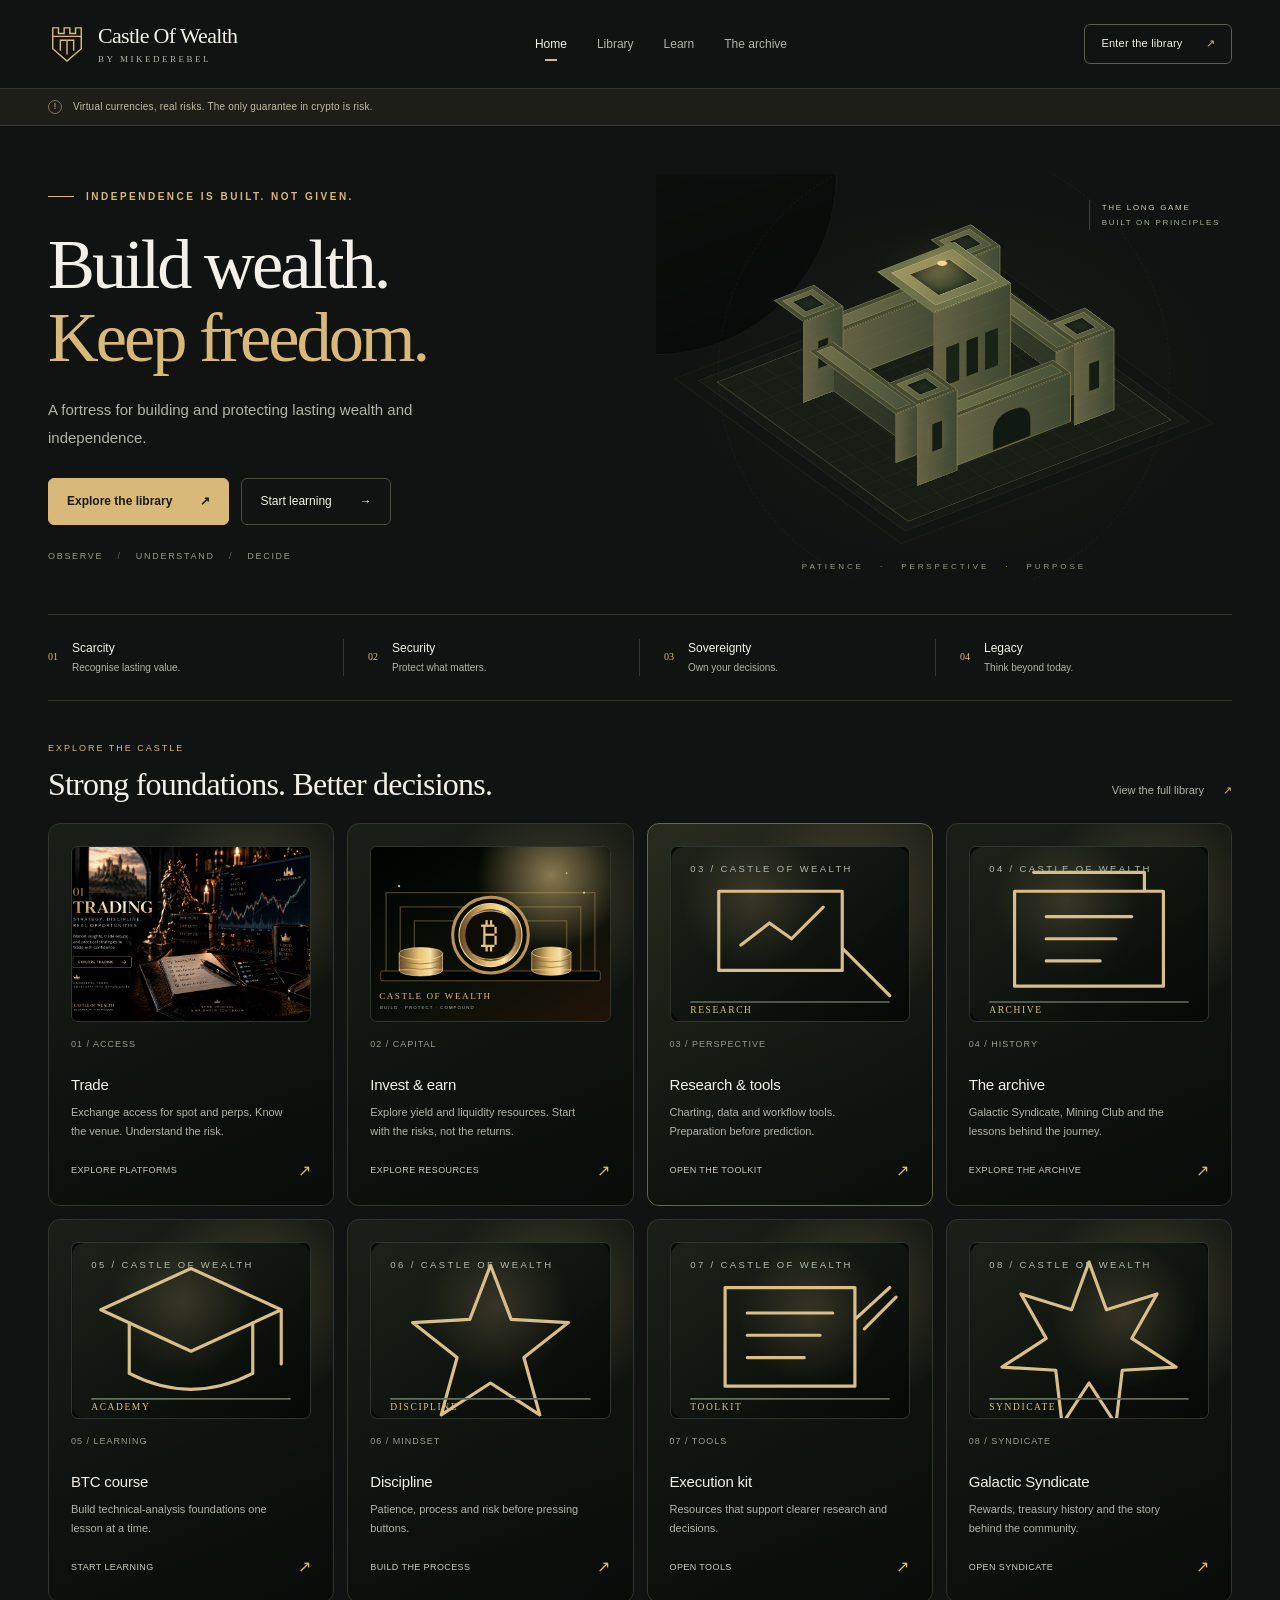
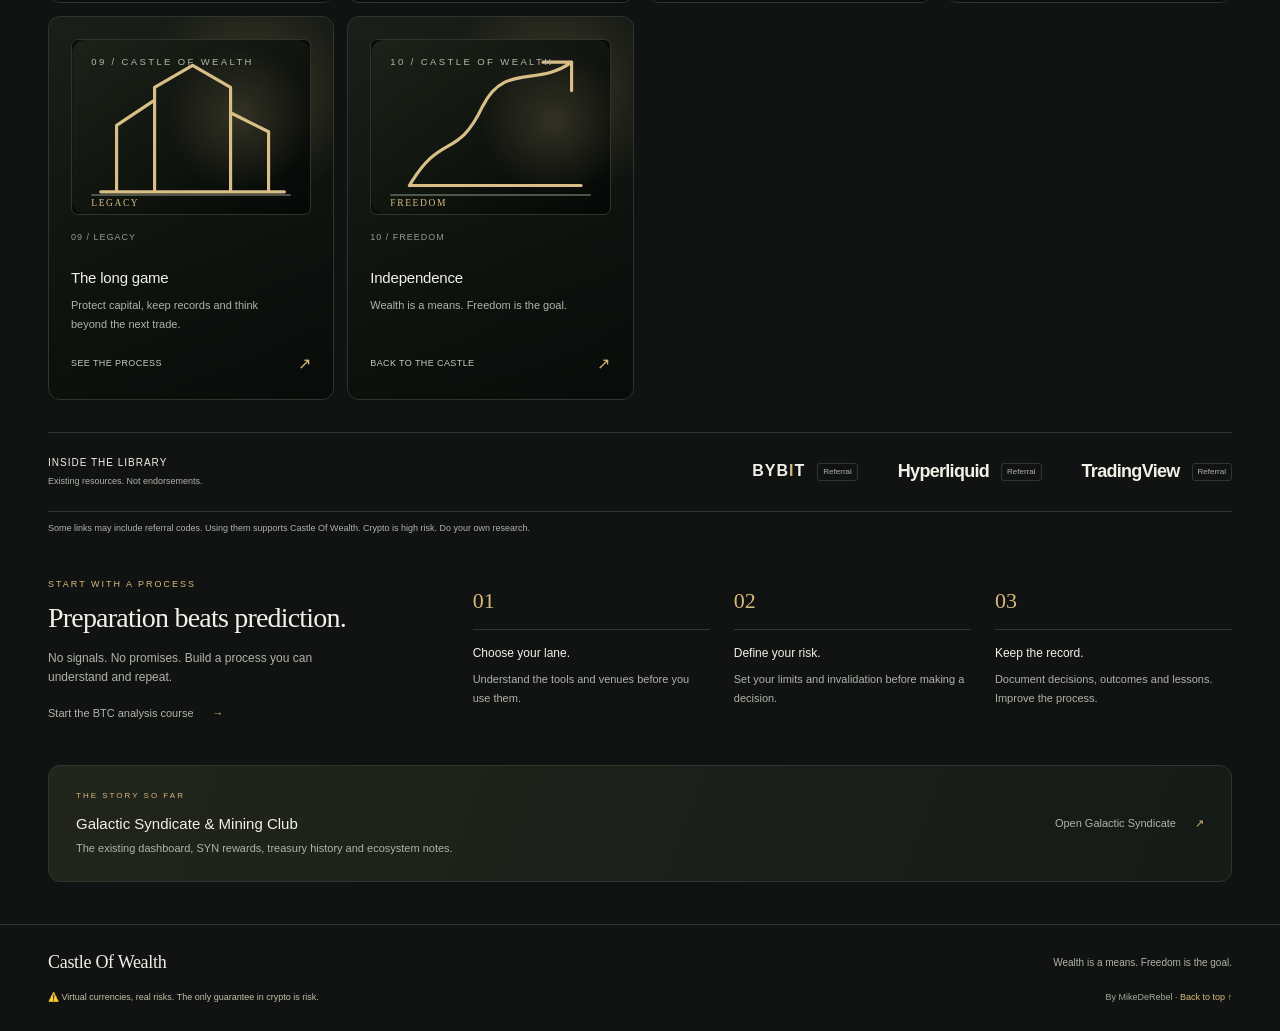
==== index.html @ 11490f89 "Use premium generated image for Trade card" ====
<!DOCTYPE html>
<html lang="en">
<head>
<meta charset="UTF-8">
<meta name="viewport" content="width=device-width, initial-scale=1.0">
<meta name="theme-color" content="#101311">
<meta name="description" content="Castle Of Wealth. A fortress for building and protecting lasting wealth and independence. Research, resources, education and the archive by MikeDeRebel.">
<title>Castle Of Wealth | Build wealth. Keep freedom.</title>
<style>
:root{color-scheme:dark;--bg:#101311;--panel:#171b17;--ink:#f2f0e8;--muted:#b0b3a8;--gold:#d9b979;--line:#30362e;--radius:12px}
*{box-sizing:border-box}html{scroll-behavior:smooth;scroll-padding-top:24px}body{margin:0;background:var(--bg);color:var(--ink);font-family:Arial,Helvetica,sans-serif;font-size:14px;line-height:1.55;-webkit-font-smoothing:antialiased}a{color:inherit;text-decoration:none}button{font:inherit}a:focus-visible{outline:2px solid var(--gold);outline-offset:6px;border-radius:4px}.wrap{width:min(1240px,calc(100% - 96px));margin:auto}.skip{position:absolute;left:20px;top:-100px;background:var(--gold);color:#111;padding:12px;z-index:10}.skip:focus{top:12px}.nav{display:flex;align-items:center;justify-content:space-between;gap:24px;min-height:88px}.brand{display:flex;align-items:center;gap:12px;flex-shrink:0}.brand-name{font-family:Georgia,'Times New Roman',serif;font-size:22px;letter-spacing:-.7px;line-height:1.2}.brand-by{color:var(--muted);font-size:9px;letter-spacing:2.5px;text-transform:uppercase;display:block;margin-top:5px}.brand-mark{width:38px;height:42px;fill:none;stroke:var(--gold);stroke-width:1.5}.navlinks{display:flex;align-items:center;gap:30px;margin:0;padding:0;list-style:none}.navlinks a{color:var(--muted);font-size:12px;display:block;padding:8px 0;transition:color .18s}.navlinks a:hover,.navlinks a[aria-current]{color:var(--ink)}.navlinks a[aria-current]:after{content:'';display:block;height:2px;width:12px;background:var(--gold);margin:6px auto -8px}.nav-cta{border:1px solid #595d4a;border-radius:6px;padding:10px 16px;font-size:11px;letter-spacing:.2px}.nav-cta span{margin-left:20px;color:var(--gold)}header{border-bottom:1px solid var(--line)}.notice{background:#1c1e17;border-bottom:1px solid #34392a;padding:10px 0;color:#c0bca5;font-size:10px;letter-spacing:.2px}.notice .wrap{display:flex;align-items:center;gap:11px}.notice-icon{display:flex;align-items:center;justify-content:center;flex:none;border:1px solid #807350;color:var(--gold);width:14px;height:14px;border-radius:50%;font-size:9px}.eyebrow{font-size:10px;letter-spacing:2.5px;font-weight:600;color:var(--gold);text-transform:uppercase;display:flex;align-items:center;gap:12px}.eyebrow:before{content:'';height:1px;width:26px;background:var(--gold)}.hero{display:grid;grid-template-columns:1.02fr 1fr;gap:20px;align-items:center;min-height:485px;padding:48px 0 35px}.hero-copy{position:relative;z-index:1}.hero h1{font-family:Georgia,'Times New Roman',serif;font-size:clamp(48px,5.5vw,78px);font-weight:400;line-height:1.04;letter-spacing:-3px;margin:24px 0 22px}.hero h1 em{color:var(--gold);font-weight:400;font-style:normal}.hero-copy>p{color:var(--muted);font-size:15px;line-height:1.85;max-width:400px;margin:0 0 26px}.buttons{display:flex;flex-wrap:wrap;gap:12px}.btn{display:inline-flex;align-items:center;justify-content:space-between;gap:28px;border:1px solid #434a3d;border-radius:6px;padding:13px 18px;font-size:12px;transition:background .18s,transform .18s,border-color .18s}.btn.primary{background:var(--gold);border-color:var(--gold);color:#191c16;font-weight:600}.btn:hover{transform:translateY(-2px);border-color:var(--gold);background:#252b20}.btn.primary:hover{background:#e8cc96}.small-note{color:#959c8e;font-size:9px;letter-spacing:1.7px;margin-top:25px}.small-note span{margin:0 10px;color:#5c6555}
/* The decorative fortress is built from CSS planes, with no image or runtime dependencies. */
.scene{height:405px;position:relative;isolation:isolate;overflow:hidden;background:radial-gradient(ellipse at 52% 51%,#484b2629 0%,#10131100 62%)}.scene:before,.scene:after{content:'';position:absolute;left:50%;top:49%;width:360px;height:360px;border:1px solid #a6a46b13;border-radius:50%;transform:translate(-50%,-50%)}.scene:after{width:450px;height:450px;border-style:dashed}.scene-line{position:absolute;left:5%;right:5%;top:53%;height:1px;background:linear-gradient(90deg,transparent,#838b4829,transparent)}.castle{position:absolute;left:50%;top:55%;width:244px;height:244px;transform-style:preserve-3d;transform:translate(-50%,-50%) rotateX(58deg) rotateZ(-36deg)}.foundation{position:absolute;inset:-41px;transform:translateZ(-6px);background:linear-gradient(#82815816 1px,transparent 1px),linear-gradient(90deg,#82815816 1px,transparent 1px),#181e16;background-size:27px 27px;border:1px solid #77754a66;box-shadow:0 0 0 12px #141914,0 0 0 13px #75754833,0 0 0 29px #101511,0 0 0 30px #75754822}.block{position:absolute;left:var(--x);top:var(--y);width:var(--w);height:var(--d);transform-style:preserve-3d}.block i{position:absolute;display:block;backface-visibility:visible;border:1px solid #bba66b55}.block .roof{inset:0;transform:translateZ(var(--h));background:linear-gradient(135deg,#73744d,#464f37);box-shadow:inset 0 0 0 5px #444b31,inset 0 0 0 6px #ae9c6066}.block .front{left:0;top:100%;width:100%;height:var(--h);transform-origin:top;transform:rotateX(90deg);background:repeating-linear-gradient(0deg,transparent 0px,transparent 17px,#cfb77b14 18px),linear-gradient(90deg,#656344,#3e4831)}.block .side{left:100%;top:0;width:var(--h);height:100%;transform-origin:left;transform:rotateY(-90deg);background:repeating-linear-gradient(90deg,transparent 0px,transparent 17px,#cfb77b14 18px),linear-gradient(#393f2b,#272f23)}.tower .front:after,.keep .front:after{content:'';position:absolute;inset:34% 36% 30%;background:#141c13;border:1px solid #bca66666;box-shadow:0 0 14px #d6b66d24}.tower .roof:after{content:'';position:absolute;inset:12px;border:1px solid #c7b57c80;background:#222c20;box-shadow:inset 0 0 12px #0008}.keep .roof{background:linear-gradient(135deg,#a89a66,#5b6945);box-shadow:inset 0 0 0 9px #6b714b,inset 0 0 0 10px #c8b07690}.keep .roof:after{content:'';position:absolute;inset:22px;border:1px solid #d9b97999;background:linear-gradient(135deg,#686b46,#373f29);box-shadow:inset 0 0 20px #121b13}.keep .front:after{inset:35% 42% 33%;box-shadow:-24px 0 #192316,24px 0 #192316}.gate .front:after{content:'';position:absolute;left:34%;top:0;width:32%;height:70%;background:#101a12;border:1px solid #c6ab7266;border-radius:0 0 20px 20px}.beacon{position:absolute;left:117px;top:114px;width:10px;height:10px;background:#f3d695;border-radius:50%;transform:translateZ(155px);box-shadow:0 0 26px 9px #e9c0736b,0 0 55px 20px #d8bd6622}.scene-label{position:absolute;right:12px;top:26px;border-left:1px solid #b49a6055;padding-left:12px;font-size:8px;line-height:1.9;letter-spacing:1.7px;color:#a8b19a}.scene-label strong{display:block;color:#d0c9aa;font-weight:400}.scene-foot{position:absolute;bottom:5px;left:0;right:0;text-align:center;font-size:8px;letter-spacing:2.9px;color:#939d88}.scene-foot span{color:var(--gold);margin:0 11px}.principles{display:grid;grid-template-columns:repeat(4,1fr);border-top:1px solid var(--line);border-bottom:1px solid var(--line);padding:24px 0;margin-bottom:41px}.principle{display:flex;align-items:center;gap:14px;padding:0 24px;border-right:1px solid var(--line)}.principle:first-child{padding-left:0}.principle:last-child{border:0}.principle-no{font-size:10px;color:var(--gold);font-family:Georgia,serif}.principle strong{display:block;font-size:12px;font-weight:500}.principle small{display:block;color:var(--muted);font-size:10px;margin-top:3px}.section-top{display:flex;align-items:flex-end;justify-content:space-between;gap:18px;margin-bottom:20px}.section-kicker{color:var(--gold);font-size:9px;letter-spacing:2px;text-transform:uppercase;margin-bottom:9px}h2{font-family:Georgia,'Times New Roman',serif;font-size:32px;line-height:1.2;font-weight:400;letter-spacing:-.8px;margin:0}.textlink{font-size:11px;color:var(--muted);white-space:nowrap;padding:4px 0}.textlink span{margin-left:16px;color:var(--gold)}.textlink:hover{color:var(--gold)}.cards{display:grid;grid-template-columns:repeat(4,1fr);gap:13px}.card{display:flex;flex-direction:column;min-height:203px;padding:22px;background:linear-gradient(135deg,#1b2019,#161a16);border:1px solid var(--line);border-radius:var(--radius);transition:transform .22s,border-color .22s,background .22s}.card:hover{transform:translateY(-5px);border-color:#9b8958;background:#21271d}.card.featured{border-color:#6b6746;background:linear-gradient(135deg,#2b2d20,#1b2119)}.card-art{width:100%;aspect-ratio:15/11;object-fit:cover;border-radius:7px;border:1px solid #343b30;margin-bottom:16px;background:#111}.cinematic-card{position:relative;overflow:hidden;isolation:isolate}.cinematic-card:before{content:'';position:absolute;inset:0;background:radial-gradient(circle at 72% 20%,rgba(217,185,121,.22),transparent 30%),linear-gradient(160deg,rgba(8,12,9,.05),rgba(4,7,5,.75));z-index:-1}.cinematic-card .card-art{filter:contrast(1.08) saturate(.78);transition:transform .35s,filter .35s}.cinematic-card:hover .card-art{transform:scale(1.035);filter:contrast(1.1) saturate(.92)}.cardtop{display:flex;align-items:center;justify-content:space-between;margin-bottom:21px}.cardtop svg{width:24px;height:24px;fill:none;stroke:var(--gold);stroke-width:1.3;stroke-linecap:round;stroke-linejoin:round}.cardtop span{font-size:9px;color:#949c8b;letter-spacing:1px}.card h3{font-size:15px;font-weight:500;margin:0 0 7px;letter-spacing:-.2px}.card p{font-size:11px;line-height:1.7;color:var(--muted);margin:0;max-width:220px}.card-bottom{display:flex;justify-content:space-between;align-items:center;margin-top:auto;padding-top:18px;color:#c7cbbd;font-size:9px;letter-spacing:.4px}.card-bottom span{color:var(--gold);font-size:16px}.library{padding-bottom:32px}.platforms{border-top:1px solid var(--line);border-bottom:1px solid var(--line);padding:22px 0;display:flex;justify-content:space-between;gap:26px;align-items:center}.platform-intro{max-width:230px}.platform-intro strong{display:block;font-size:10px;letter-spacing:1px;font-weight:500;text-transform:uppercase}.platform-intro small{color:var(--muted);font-size:9px;display:block;margin-top:5px}.platform-list{display:flex;align-items:center;justify-content:flex-end;gap:40px;flex-wrap:wrap}.platform{display:flex;align-items:center;gap:12px;transition:color .2s}.platform:hover{color:var(--gold)}.platform-word{font-size:18px;letter-spacing:-.7px;font-weight:600}.platform-word.bybit{letter-spacing:1px;font-size:16px}.platform-word.bybit b{color:var(--gold)}.platform small{font-size:8px;color:var(--muted);border:1px solid var(--line);border-radius:3px;padding:2px 5px}.referral-note{font-size:9px;color:var(--muted);margin:10px 0 0}.path-section{display:grid;grid-template-columns:.8fr 1.6fr;gap:45px;padding:42px 0}.path-intro p{color:var(--muted);font-size:12px;max-width:265px;margin:15px 0}.path-intro h2{font-size:28px}.steps{display:grid;grid-template-columns:repeat(3,1fr);gap:24px;padding-top:6px}.step-number{font-family:Georgia,serif;color:var(--gold);font-size:22px;border-bottom:1px solid var(--line);padding-bottom:11px}.step h3{font-size:12px;font-weight:500;margin:14px 0 7px}.step p{font-size:11px;color:var(--muted);margin:0;line-height:1.8}.archive-strip{border:1px solid var(--line);border-radius:var(--radius);display:flex;align-items:center;justify-content:space-between;gap:25px;padding:24px 27px;background:linear-gradient(110deg,#21251c,#151b17);margin-bottom:42px}.archive-strip h3{font-size:15px;font-weight:400;margin:0 0 5px}.archive-strip p{font-size:11px;color:var(--muted);margin:0}.archive-tag{display:block;font-size:8px;letter-spacing:2px;color:var(--gold);margin-bottom:9px}footer{border-top:1px solid var(--line);padding:24px 0 26px}.footer-top{display:flex;justify-content:space-between;gap:20px;align-items:center}.footer-name{font-family:Georgia,serif;font-size:18px;letter-spacing:-.3px}.footer-motto{color:var(--muted);font-size:10px}.footer-bottom{display:flex;justify-content:space-between;gap:22px;margin-top:14px;font-size:9px;color:#a3ab99}.footer-bottom .risk{max-width:570px;color:#c3bfa6}.footer-bottom a{color:var(--gold)}
@media(min-width:1450px){.hero{min-height:510px}.scene{height:420px}}
@media(max-width:1100px){.wrap{width:calc(100% - 56px)}.navlinks{gap:19px}.nav-cta{display:none}.hero{gap:0}.hero h1{font-size:65px}.scene{transform:scale(.9);transform-origin:center}.principle{padding:0 15px;gap:10px}.card{padding:18px}.platform-list{gap:23px}.platform{gap:8px}.platform small{display:none}}
@media(max-width:760px){.wrap{width:calc(100% - 36px)}.nav{min-height:78px;gap:16px}.brand-name{font-size:18px}.brand-mark{width:29px;height:35px}.brand{gap:8px}.brand-by{font-size:7px;letter-spacing:1.9px}.navlinks{gap:16px}.navlinks a{font-size:11px}.navlinks li:first-child,.navlinks li:last-child{display:none}.notice{font-size:9px;padding:9px 0}.hero{grid-template-columns:1fr;min-height:0;padding:34px 0 22px;gap:0}.eyebrow{font-size:8px;letter-spacing:1.6px}.hero h1{font-size:61px;letter-spacing:-2.5px;margin:21px 0 17px}.hero-copy>p{font-size:13px;max-width:340px;margin-bottom:22px}.buttons{gap:9px}.btn{padding:12px 14px;gap:20px;font-size:11px}.small-note{font-size:8px;margin-top:19px}.scene{height:303px;transform:none;margin-top:10px}.castle{transform:translate(-50%,-50%) rotateX(58deg) rotateZ(-36deg) scale(.83)}.scene:before{width:280px;height:280px}.scene:after{width:350px;height:350px}.scene-label{top:19px;right:0;font-size:7px}.scene-foot{font-size:7px;bottom:0}.principles{grid-template-columns:repeat(2,1fr);gap:20px 0;padding:20px 0;margin-bottom:30px}.principle,.principle:first-child{padding:0 12px;gap:12px}.principle:nth-child(2){border:0}.principle:nth-child(odd){padding-left:0}.principle small{font-size:9px}.section-top{align-items:flex-start;gap:12px}h2{font-size:27px;max-width:290px}.section-top .textlink{display:none}.cards{grid-template-columns:repeat(2,1fr);gap:10px}.card-art{margin-bottom:12px}.card{padding:17px 15px;min-height:220px}.cardtop{margin-bottom:18px}.card h3{font-size:14px}.card p{font-size:11px}.card-bottom{font-size:8px}.platforms{align-items:flex-start;flex-direction:column;gap:16px;padding:21px 0}.platform-intro{max-width:none}.platform-list{gap:22px;justify-content:flex-start}.platform-word{font-size:15px}.platform-word.bybit{font-size:14px}.platform{gap:0}.referral-note{line-height:1.7}.path-section{grid-template-columns:1fr;gap:16px;padding:32px 0}.path-intro h2{font-size:27px}.path-intro p{max-width:none;font-size:11px}.steps{gap:17px}.step h3{font-size:11px}.step p{font-size:10px}.step-number{font-size:19px}.archive-strip{padding:21px;flex-direction:column;align-items:flex-start;gap:14px;margin-bottom:30px}.archive-strip h3{font-size:15px}.archive-strip .textlink{font-size:10px}.footer-top{align-items:flex-start;flex-direction:column;gap:6px}.footer-bottom{flex-direction:column;gap:10px;margin-top:16px}.footer-bottom .risk{font-size:9px}}
@media(max-width:360px){.wrap{width:calc(100% - 28px)}.hero h1{font-size:53px}.navlinks{gap:12px}.brand-name{font-size:17px}.hero .btn{gap:13px;padding:12px}.scene-label{display:none}.platform-list{gap:16px}}
@media(prefers-reduced-motion:reduce){html{scroll-behavior:auto}*,*:before,*:after{transition:none!important;animation:none!important}}
@media print{body{background:#fff;color:#111}.scene{display:none}.hero{display:block}.card,.archive-strip{break-inside:avoid}.notice,.risk{color:#111}}
</style>
</head>
<body>
<a class="skip" href="#main">Skip to content</a>
<header><div class="wrap nav">
<a class="brand" href="index.html" aria-label="Castle Of Wealth home"><svg class="brand-mark" viewBox="0 0 40 44" aria-hidden="true"><path d="M5 5h6v6h6V5h6v6h6V5h6v22L20 40 5 27Z"/><path d="M13 29V18h14v11M20 18v15M5 14h30"/></svg><span class="brand-name">Castle Of Wealth<span class="brand-by">by MikeDeRebel</span></span></a>
<nav aria-label="Main navigation"><ul class="navlinks"><li><a href="index.html" aria-current="page">Home</a></li><li><a href="links.html">Library</a></li><li><a href="bitcoin-technical-analysis-course.html">Learn</a></li><li><a href="galactic_syndicate.html">The archive</a></li></ul></nav>
<a class="nav-cta" href="links.html">Enter the library <span aria-hidden="true">↗</span></a>
</div></header>
<aside class="notice" aria-label="Crypto risk warning"><div class="wrap"><span class="notice-icon" aria-hidden="true">!</span><span>Virtual currencies, real risks. The only guarantee in crypto is risk.</span></div></aside>
<main id="main" class="wrap">
<section class="hero" aria-labelledby="hero-title">
<div class="hero-copy"><div class="eyebrow">Independence is built. Not given.</div><h1 id="hero-title">Build wealth.<br><em>Keep freedom.</em></h1><p>A fortress for building and protecting lasting wealth and independence.</p><div class="buttons"><a class="btn primary" href="links.html">Explore the library <span aria-hidden="true">↗</span></a><a class="btn" href="bitcoin-technical-analysis-course.html">Start learning <span aria-hidden="true">→</span></a></div><div class="small-note">OBSERVE <span>/</span> UNDERSTAND <span>/</span> DECIDE</div></div>
<div class="scene cinematic-card" aria-hidden="true"><div class="scene-line"></div><div class="scene-label"><strong>THE LONG GAME</strong>BUILT ON PRINCIPLES</div><div class="castle"><div class="foundation"></div>
<div class="block" style="--x:48px;--y:8px;--w:148px;--d:30px;--h:58px"><i class="roof"></i><i class="front"></i><i class="side"></i></div>
<div class="block" style="--x:8px;--y:48px;--w:30px;--d:148px;--h:58px"><i class="roof"></i><i class="front"></i><i class="side"></i></div>
<div class="block tower" style="--x:0px;--y:0px;--w:50px;--d:50px;--h:96px"><i class="roof"></i><i class="front"></i><i class="side"></i></div>
<div class="block tower" style="--x:194px;--y:0px;--w:50px;--d:50px;--h:96px"><i class="roof"></i><i class="front"></i><i class="side"></i></div>
<div class="block keep" style="--x:74px;--y:74px;--w:96px;--d:96px;--h:140px"><i class="roof"></i><i class="front"></i><i class="side"></i></div>
<div class="block" style="--x:206px;--y:48px;--w:30px;--d:148px;--h:58px"><i class="roof"></i><i class="front"></i><i class="side"></i></div>
<div class="block gate" style="--x:48px;--y:206px;--w:148px;--d:30px;--h:58px"><i class="roof"></i><i class="front"></i><i class="side"></i></div>
<div class="block tower" style="--x:0px;--y:194px;--w:50px;--d:50px;--h:96px"><i class="roof"></i><i class="front"></i><i class="side"></i></div>
<div class="block tower" style="--x:194px;--y:194px;--w:50px;--d:50px;--h:96px"><i class="roof"></i><i class="front"></i><i class="side"></i></div><div class="beacon"></div></div><div class="scene-foot">PATIENCE <span>·</span> PERSPECTIVE <span>·</span> PURPOSE</div></div>
</section>
<section class="principles" aria-label="Our principles"><div class="principle"><span class="principle-no">01</span><div><strong>Scarcity</strong><small>Recognise lasting value.</small></div></div><div class="principle"><span class="principle-no">02</span><div><strong>Security</strong><small>Protect what matters.</small></div></div><div class="principle"><span class="principle-no">03</span><div><strong>Sovereignty</strong><small>Own your decisions.</small></div></div><div class="principle"><span class="principle-no">04</span><div><strong>Legacy</strong><small>Think beyond today.</small></div></div></section>
<section class="library" id="explore" aria-labelledby="library-title"><div class="section-top"><div><div class="section-kicker">Explore the castle</div><h2 id="library-title">Strong foundations. Better decisions.</h2></div><a class="textlink" href="links.html">View the full library <span aria-hidden="true">↗</span></a></div>
<div class="cards"><a class="card cinematic-card" href="links.html"><img class="card-art" src="assets/img/5DCB6829-3B2D-40FD-B4D9-E64A1B0DE889.png" alt="Cinematic Castle Of Wealth trading desk with market charts, discipline journal and warm gold lighting" loading="lazy"><div class="cardtop"><span>01 / ACCESS</span></div><h3>Trade</h3><p>Exchange access for spot and perps. Know the venue. Understand the risk.</p><div class="card-bottom">EXPLORE PLATFORMS <span aria-hidden="true">↗</span></div></a><a class="card cinematic-card" href="links.html"><img class="card-art" src="assets/img/castle-invest-live.svg" alt="Dark cinematic treasury with stacked gold coins, a Bitcoin medallion and Castle Of Wealth lighting" loading="lazy"><div class="cardtop"><span>02 / CAPITAL</span></div><h3>Invest & earn</h3><p>Explore yield and liquidity resources. Start with the risks, not the returns.</p><div class="card-bottom">EXPLORE RESOURCES <span aria-hidden="true">↗</span></div></a><a class="card featured cinematic-card" href="links.html"><img class="card-art" src="assets/img/castle-research.svg" alt="research illustration" loading="lazy"><div class="cardtop"><span>03 / PERSPECTIVE</span></div><h3>Research & tools</h3><p>Charting, data and workflow tools. Preparation before prediction.</p><div class="card-bottom">OPEN THE TOOLKIT <span aria-hidden="true">↗</span></div></a><a class="card cinematic-card" href="galactic_syndicate.html"><img class="card-art" src="assets/img/castle-archive.svg" alt="archive illustration" loading="lazy"><div class="cardtop"><span>04 / HISTORY</span></div><h3>The archive</h3><p>Galactic Syndicate, Mining Club and the lessons behind the journey.</p><div class="card-bottom">EXPLORE THE ARCHIVE <span aria-hidden="true">↗</span></div></a><a class="card cinematic-card" href="bitcoin-technical-analysis-course.html"><img class="card-art" src="assets/img/castle-course.svg" alt="academy illustration" loading="lazy"><div class="cardtop"><span>05 / LEARNING</span></div><h3>BTC course</h3><p>Build technical-analysis foundations one lesson at a time.</p><div class="card-bottom">START LEARNING <span aria-hidden="true">↗</span></div></a><a class="card cinematic-card" href="links.html"><img class="card-art" src="assets/img/castle-mindset.svg" alt="discipline illustration" loading="lazy"><div class="cardtop"><span>06 / MINDSET</span></div><h3>Discipline</h3><p>Patience, process and risk before pressing buttons.</p><div class="card-bottom">BUILD THE PROCESS <span aria-hidden="true">↗</span></div></a><a class="card cinematic-card" href="links.html"><img class="card-art" src="assets/img/castle-tools.svg" alt="toolkit illustration" loading="lazy"><div class="cardtop"><span>07 / TOOLS</span></div><h3>Execution kit</h3><p>Resources that support clearer research and decisions.</p><div class="card-bottom">OPEN TOOLS <span aria-hidden="true">↗</span></div></a><a class="card cinematic-card" href="galactic_syndicate.html"><img class="card-art" src="assets/img/castle-syndicate.svg" alt="syndicate illustration" loading="lazy"><div class="cardtop"><span>08 / SYNDICATE</span></div><h3>Galactic Syndicate</h3><p>Rewards, treasury history and the story behind the community.</p><div class="card-bottom">OPEN SYNDICATE <span aria-hidden="true">↗</span></div></a><a class="card cinematic-card" href="index.html#path-title"><img class="card-art" src="assets/img/castle-legacy.svg" alt="legacy illustration" loading="lazy"><div class="cardtop"><span>09 / LEGACY</span></div><h3>The long game</h3><p>Protect capital, keep records and think beyond the next trade.</p><div class="card-bottom">SEE THE PROCESS <span aria-hidden="true">↗</span></div></a><a class="card cinematic-card" href="index.html#main"><img class="card-art" src="assets/img/castle-freedom.svg" alt="freedom illustration" loading="lazy"><div class="cardtop"><span>10 / FREEDOM</span></div><h3>Independence</h3><p>Wealth is a means. Freedom is the goal.</p><div class="card-bottom">BACK TO THE CASTLE <span aria-hidden="true">↗</span></div></a></div></section>
<section aria-label="Featured platforms"><div class="platforms"><div class="platform-intro"><strong>Inside the library</strong><small>Existing resources. Not endorsements.</small></div><div class="platform-list"><a class="platform" href="links.html" aria-label="Bybit in the links library"><span class="platform-word bybit">BYB<b>I</b>T</span><small>Referral</small></a><a class="platform" href="links.html" aria-label="Hyperliquid in the links library"><span class="platform-word">Hyperliquid</span><small>Referral</small></a><a class="platform" href="links.html" aria-label="TradingView in the links library"><span class="platform-word">TradingView</span><small>Referral</small></a></div></div><p class="referral-note">Some links may include referral codes. Using them supports Castle Of Wealth. Crypto is high risk. Do your own research.</p></section>
<section class="path-section" aria-labelledby="path-title"><div class="path-intro"><div class="section-kicker">Start with a process</div><h2 id="path-title">Preparation beats prediction.</h2><p>No signals. No promises. Build a process you can understand and repeat.</p><a class="textlink" href="bitcoin-technical-analysis-course.html">Start the BTC analysis course <span aria-hidden="true">→</span></a></div><div class="steps"><article class="step"><div class="step-number">01</div><h3>Choose your lane.</h3><p>Understand the tools and venues before you use them.</p></article><article class="step"><div class="step-number">02</div><h3>Define your risk.</h3><p>Set your limits and invalidation before making a decision.</p></article><article class="step"><div class="step-number">03</div><h3>Keep the record.</h3><p>Document decisions, outcomes and lessons. Improve the process.</p></article></div></section>
<section class="archive-strip" aria-labelledby="archive-title"><div><span class="archive-tag">THE STORY SO FAR</span><h3 id="archive-title">Galactic Syndicate &amp; Mining Club</h3><p>The existing dashboard, SYN rewards, treasury history and ecosystem notes.</p></div><a class="textlink" href="galactic_syndicate.html">Open Galactic Syndicate <span aria-hidden="true">↗</span></a></section>
</main>
<footer><div class="wrap"><div class="footer-top"><div class="footer-name">Castle Of Wealth</div><div class="footer-motto">Wealth is a means. Freedom is the goal.</div></div><div class="footer-bottom"><div class="risk">⚠️ Virtual currencies, real risks. The only guarantee in crypto is risk.</div><div>By MikeDeRebel <span aria-hidden="true">·</span> <a href="#main">Back to top ↑</a></div></div></div></footer>
</body>
</html>
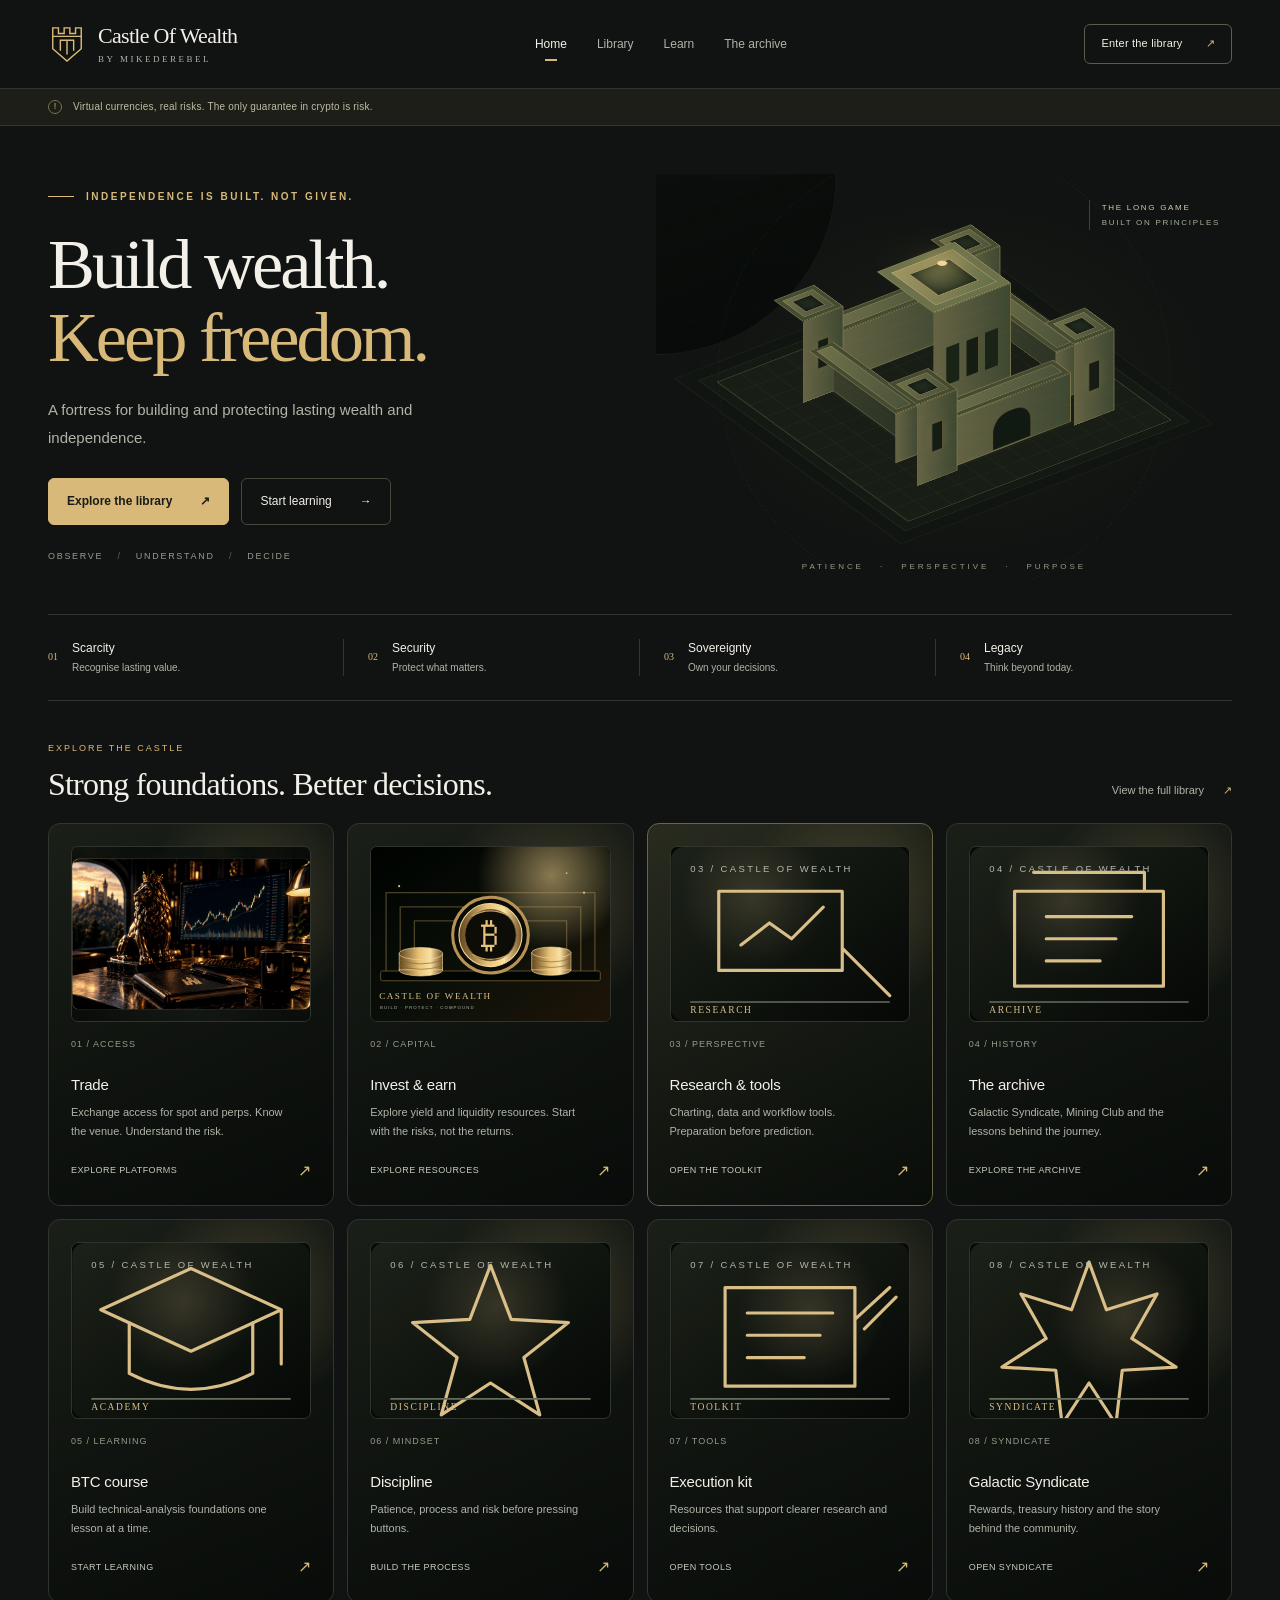
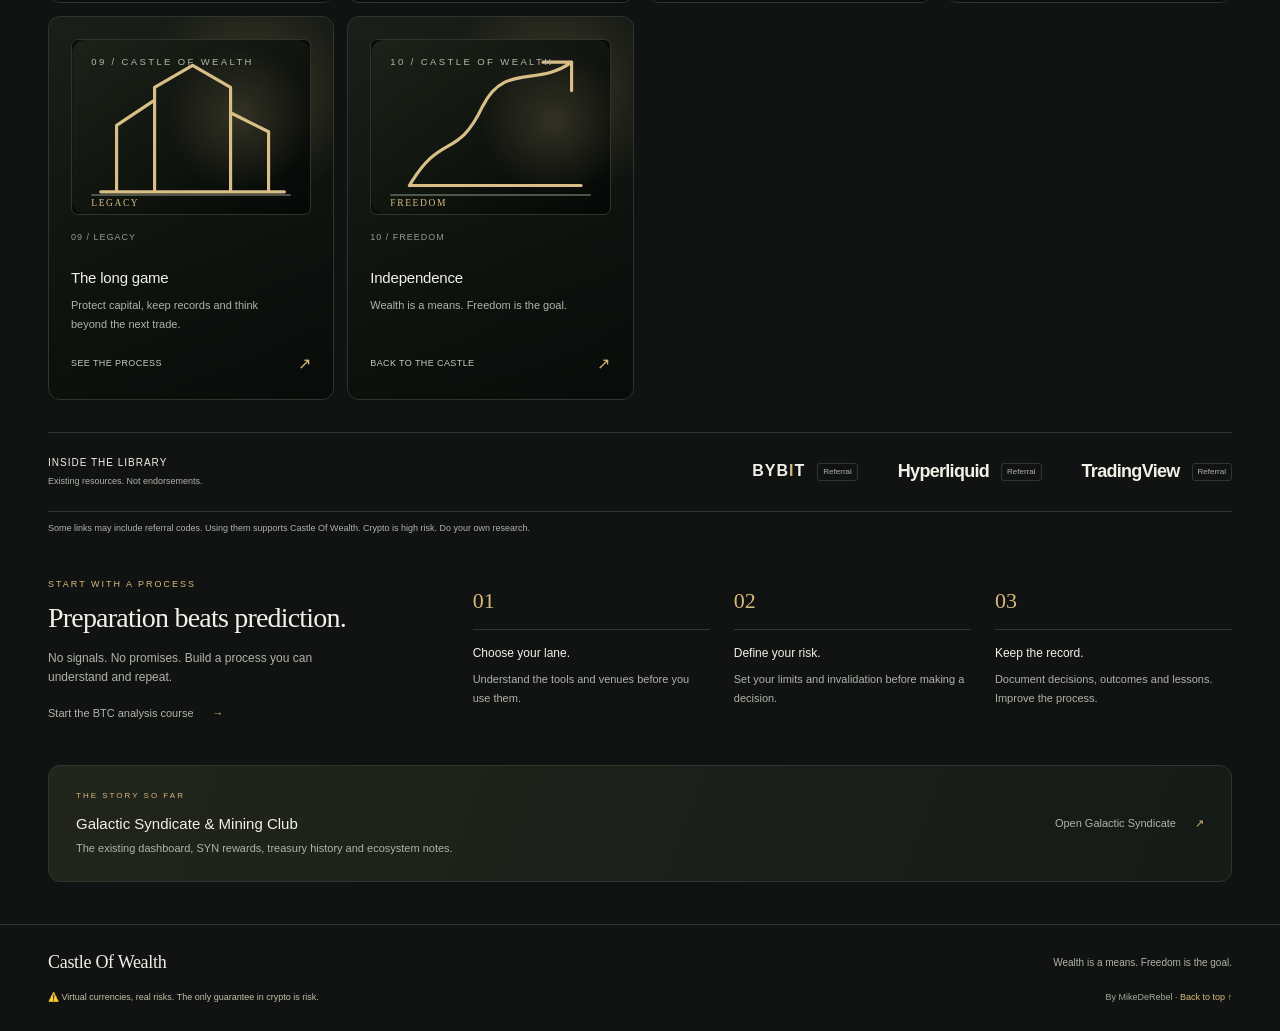
==== commit 95026d94: "Use simplified premium image for Trade card" ====
--- a/index.html
+++ b/index.html
@@ -43,7 +43,7 @@
 </section>
 <section class="principles" aria-label="Our principles"><div class="principle"><span class="principle-no">01</span><div><strong>Scarcity</strong><small>Recognise lasting value.</small></div></div><div class="principle"><span class="principle-no">02</span><div><strong>Security</strong><small>Protect what matters.</small></div></div><div class="principle"><span class="principle-no">03</span><div><strong>Sovereignty</strong><small>Own your decisions.</small></div></div><div class="principle"><span class="principle-no">04</span><div><strong>Legacy</strong><small>Think beyond today.</small></div></div></section>
 <section class="library" id="explore" aria-labelledby="library-title"><div class="section-top"><div><div class="section-kicker">Explore the castle</div><h2 id="library-title">Strong foundations. Better decisions.</h2></div><a class="textlink" href="links.html">View the full library <span aria-hidden="true">↗</span></a></div>
-<div class="cards"><a class="card cinematic-card" href="links.html"><img class="card-art" src="assets/img/5DCB6829-3B2D-40FD-B4D9-E64A1B0DE889.png" alt="Cinematic Castle Of Wealth trading desk with market charts, discipline journal and warm gold lighting" loading="lazy"><div class="cardtop"><span>01 / ACCESS</span></div><h3>Trade</h3><p>Exchange access for spot and perps. Know the venue. Understand the risk.</p><div class="card-bottom">EXPLORE PLATFORMS <span aria-hidden="true">↗</span></div></a><a class="card cinematic-card" href="links.html"><img class="card-art" src="assets/img/castle-invest-live.svg" alt="Dark cinematic treasury with stacked gold coins, a Bitcoin medallion and Castle Of Wealth lighting" loading="lazy"><div class="cardtop"><span>02 / CAPITAL</span></div><h3>Invest & earn</h3><p>Explore yield and liquidity resources. Start with the risks, not the returns.</p><div class="card-bottom">EXPLORE RESOURCES <span aria-hidden="true">↗</span></div></a><a class="card featured cinematic-card" href="links.html"><img class="card-art" src="assets/img/castle-research.svg" alt="research illustration" loading="lazy"><div class="cardtop"><span>03 / PERSPECTIVE</span></div><h3>Research & tools</h3><p>Charting, data and workflow tools. Preparation before prediction.</p><div class="card-bottom">OPEN THE TOOLKIT <span aria-hidden="true">↗</span></div></a><a class="card cinematic-card" href="galactic_syndicate.html"><img class="card-art" src="assets/img/castle-archive.svg" alt="archive illustration" loading="lazy"><div class="cardtop"><span>04 / HISTORY</span></div><h3>The archive</h3><p>Galactic Syndicate, Mining Club and the lessons behind the journey.</p><div class="card-bottom">EXPLORE THE ARCHIVE <span aria-hidden="true">↗</span></div></a><a class="card cinematic-card" href="bitcoin-technical-analysis-course.html"><img class="card-art" src="assets/img/castle-course.svg" alt="academy illustration" loading="lazy"><div class="cardtop"><span>05 / LEARNING</span></div><h3>BTC course</h3><p>Build technical-analysis foundations one lesson at a time.</p><div class="card-bottom">START LEARNING <span aria-hidden="true">↗</span></div></a><a class="card cinematic-card" href="links.html"><img class="card-art" src="assets/img/castle-mindset.svg" alt="discipline illustration" loading="lazy"><div class="cardtop"><span>06 / MINDSET</span></div><h3>Discipline</h3><p>Patience, process and risk before pressing buttons.</p><div class="card-bottom">BUILD THE PROCESS <span aria-hidden="true">↗</span></div></a><a class="card cinematic-card" href="links.html"><img class="card-art" src="assets/img/castle-tools.svg" alt="toolkit illustration" loading="lazy"><div class="cardtop"><span>07 / TOOLS</span></div><h3>Execution kit</h3><p>Resources that support clearer research and decisions.</p><div class="card-bottom">OPEN TOOLS <span aria-hidden="true">↗</span></div></a><a class="card cinematic-card" href="galactic_syndicate.html"><img class="card-art" src="assets/img/castle-syndicate.svg" alt="syndicate illustration" loading="lazy"><div class="cardtop"><span>08 / SYNDICATE</span></div><h3>Galactic Syndicate</h3><p>Rewards, treasury history and the story behind the community.</p><div class="card-bottom">OPEN SYNDICATE <span aria-hidden="true">↗</span></div></a><a class="card cinematic-card" href="index.html#path-title"><img class="card-art" src="assets/img/castle-legacy.svg" alt="legacy illustration" loading="lazy"><div class="cardtop"><span>09 / LEGACY</span></div><h3>The long game</h3><p>Protect capital, keep records and think beyond the next trade.</p><div class="card-bottom">SEE THE PROCESS <span aria-hidden="true">↗</span></div></a><a class="card cinematic-card" href="index.html#main"><img class="card-art" src="assets/img/castle-freedom.svg" alt="freedom illustration" loading="lazy"><div class="cardtop"><span>10 / FREEDOM</span></div><h3>Independence</h3><p>Wealth is a means. Freedom is the goal.</p><div class="card-bottom">BACK TO THE CASTLE <span aria-hidden="true">↗</span></div></a></div></section>
+<div class="cards"><a class="card cinematic-card" href="links.html"><img class="card-art" src="assets/img/8C354A37-19E4-46D8-AF1E-77269D8B9AE0.png" alt="Cinematic Castle Of Wealth trading desk with crowned lion, market chart and warm gold lighting" loading="lazy"><div class="cardtop"><span>01 / ACCESS</span></div><h3>Trade</h3><p>Exchange access for spot and perps. Know the venue. Understand the risk.</p><div class="card-bottom">EXPLORE PLATFORMS <span aria-hidden="true">↗</span></div></a><a class="card cinematic-card" href="links.html"><img class="card-art" src="assets/img/castle-invest-live.svg" alt="Dark cinematic treasury with stacked gold coins, a Bitcoin medallion and Castle Of Wealth lighting" loading="lazy"><div class="cardtop"><span>02 / CAPITAL</span></div><h3>Invest & earn</h3><p>Explore yield and liquidity resources. Start with the risks, not the returns.</p><div class="card-bottom">EXPLORE RESOURCES <span aria-hidden="true">↗</span></div></a><a class="card featured cinematic-card" href="links.html"><img class="card-art" src="assets/img/castle-research.svg" alt="research illustration" loading="lazy"><div class="cardtop"><span>03 / PERSPECTIVE</span></div><h3>Research & tools</h3><p>Charting, data and workflow tools. Preparation before prediction.</p><div class="card-bottom">OPEN THE TOOLKIT <span aria-hidden="true">↗</span></div></a><a class="card cinematic-card" href="galactic_syndicate.html"><img class="card-art" src="assets/img/castle-archive.svg" alt="archive illustration" loading="lazy"><div class="cardtop"><span>04 / HISTORY</span></div><h3>The archive</h3><p>Galactic Syndicate, Mining Club and the lessons behind the journey.</p><div class="card-bottom">EXPLORE THE ARCHIVE <span aria-hidden="true">↗</span></div></a><a class="card cinematic-card" href="bitcoin-technical-analysis-course.html"><img class="card-art" src="assets/img/castle-course.svg" alt="academy illustration" loading="lazy"><div class="cardtop"><span>05 / LEARNING</span></div><h3>BTC course</h3><p>Build technical-analysis foundations one lesson at a time.</p><div class="card-bottom">START LEARNING <span aria-hidden="true">↗</span></div></a><a class="card cinematic-card" href="links.html"><img class="card-art" src="assets/img/castle-mindset.svg" alt="discipline illustration" loading="lazy"><div class="cardtop"><span>06 / MINDSET</span></div><h3>Discipline</h3><p>Patience, process and risk before pressing buttons.</p><div class="card-bottom">BUILD THE PROCESS <span aria-hidden="true">↗</span></div></a><a class="card cinematic-card" href="links.html"><img class="card-art" src="assets/img/castle-tools.svg" alt="toolkit illustration" loading="lazy"><div class="cardtop"><span>07 / TOOLS</span></div><h3>Execution kit</h3><p>Resources that support clearer research and decisions.</p><div class="card-bottom">OPEN TOOLS <span aria-hidden="true">↗</span></div></a><a class="card cinematic-card" href="galactic_syndicate.html"><img class="card-art" src="assets/img/castle-syndicate.svg" alt="syndicate illustration" loading="lazy"><div class="cardtop"><span>08 / SYNDICATE</span></div><h3>Galactic Syndicate</h3><p>Rewards, treasury history and the story behind the community.</p><div class="card-bottom">OPEN SYNDICATE <span aria-hidden="true">↗</span></div></a><a class="card cinematic-card" href="index.html#path-title"><img class="card-art" src="assets/img/castle-legacy.svg" alt="legacy illustration" loading="lazy"><div class="cardtop"><span>09 / LEGACY</span></div><h3>The long game</h3><p>Protect capital, keep records and think beyond the next trade.</p><div class="card-bottom">SEE THE PROCESS <span aria-hidden="true">↗</span></div></a><a class="card cinematic-card" href="index.html#main"><img class="card-art" src="assets/img/castle-freedom.svg" alt="freedom illustration" loading="lazy"><div class="cardtop"><span>10 / FREEDOM</span></div><h3>Independence</h3><p>Wealth is a means. Freedom is the goal.</p><div class="card-bottom">BACK TO THE CASTLE <span aria-hidden="true">↗</span></div></a></div></section>
 <section aria-label="Featured platforms"><div class="platforms"><div class="platform-intro"><strong>Inside the library</strong><small>Existing resources. Not endorsements.</small></div><div class="platform-list"><a class="platform" href="links.html" aria-label="Bybit in the links library"><span class="platform-word bybit">BYB<b>I</b>T</span><small>Referral</small></a><a class="platform" href="links.html" aria-label="Hyperliquid in the links library"><span class="platform-word">Hyperliquid</span><small>Referral</small></a><a class="platform" href="links.html" aria-label="TradingView in the links library"><span class="platform-word">TradingView</span><small>Referral</small></a></div></div><p class="referral-note">Some links may include referral codes. Using them supports Castle Of Wealth. Crypto is high risk. Do your own research.</p></section>
 <section class="path-section" aria-labelledby="path-title"><div class="path-intro"><div class="section-kicker">Start with a process</div><h2 id="path-title">Preparation beats prediction.</h2><p>No signals. No promises. Build a process you can understand and repeat.</p><a class="textlink" href="bitcoin-technical-analysis-course.html">Start the BTC analysis course <span aria-hidden="true">→</span></a></div><div class="steps"><article class="step"><div class="step-number">01</div><h3>Choose your lane.</h3><p>Understand the tools and venues before you use them.</p></article><article class="step"><div class="step-number">02</div><h3>Define your risk.</h3><p>Set your limits and invalidation before making a decision.</p></article><article class="step"><div class="step-number">03</div><h3>Keep the record.</h3><p>Document decisions, outcomes and lessons. Improve the process.</p></article></div></section>
 <section class="archive-strip" aria-labelledby="archive-title"><div><span class="archive-tag">THE STORY SO FAR</span><h3 id="archive-title">Galactic Syndicate &amp; Mining Club</h3><p>The existing dashboard, SYN rewards, treasury history and ecosystem notes.</p></div><a class="textlink" href="galactic_syndicate.html">Open Galactic Syndicate <span aria-hidden="true">↗</span></a></section>
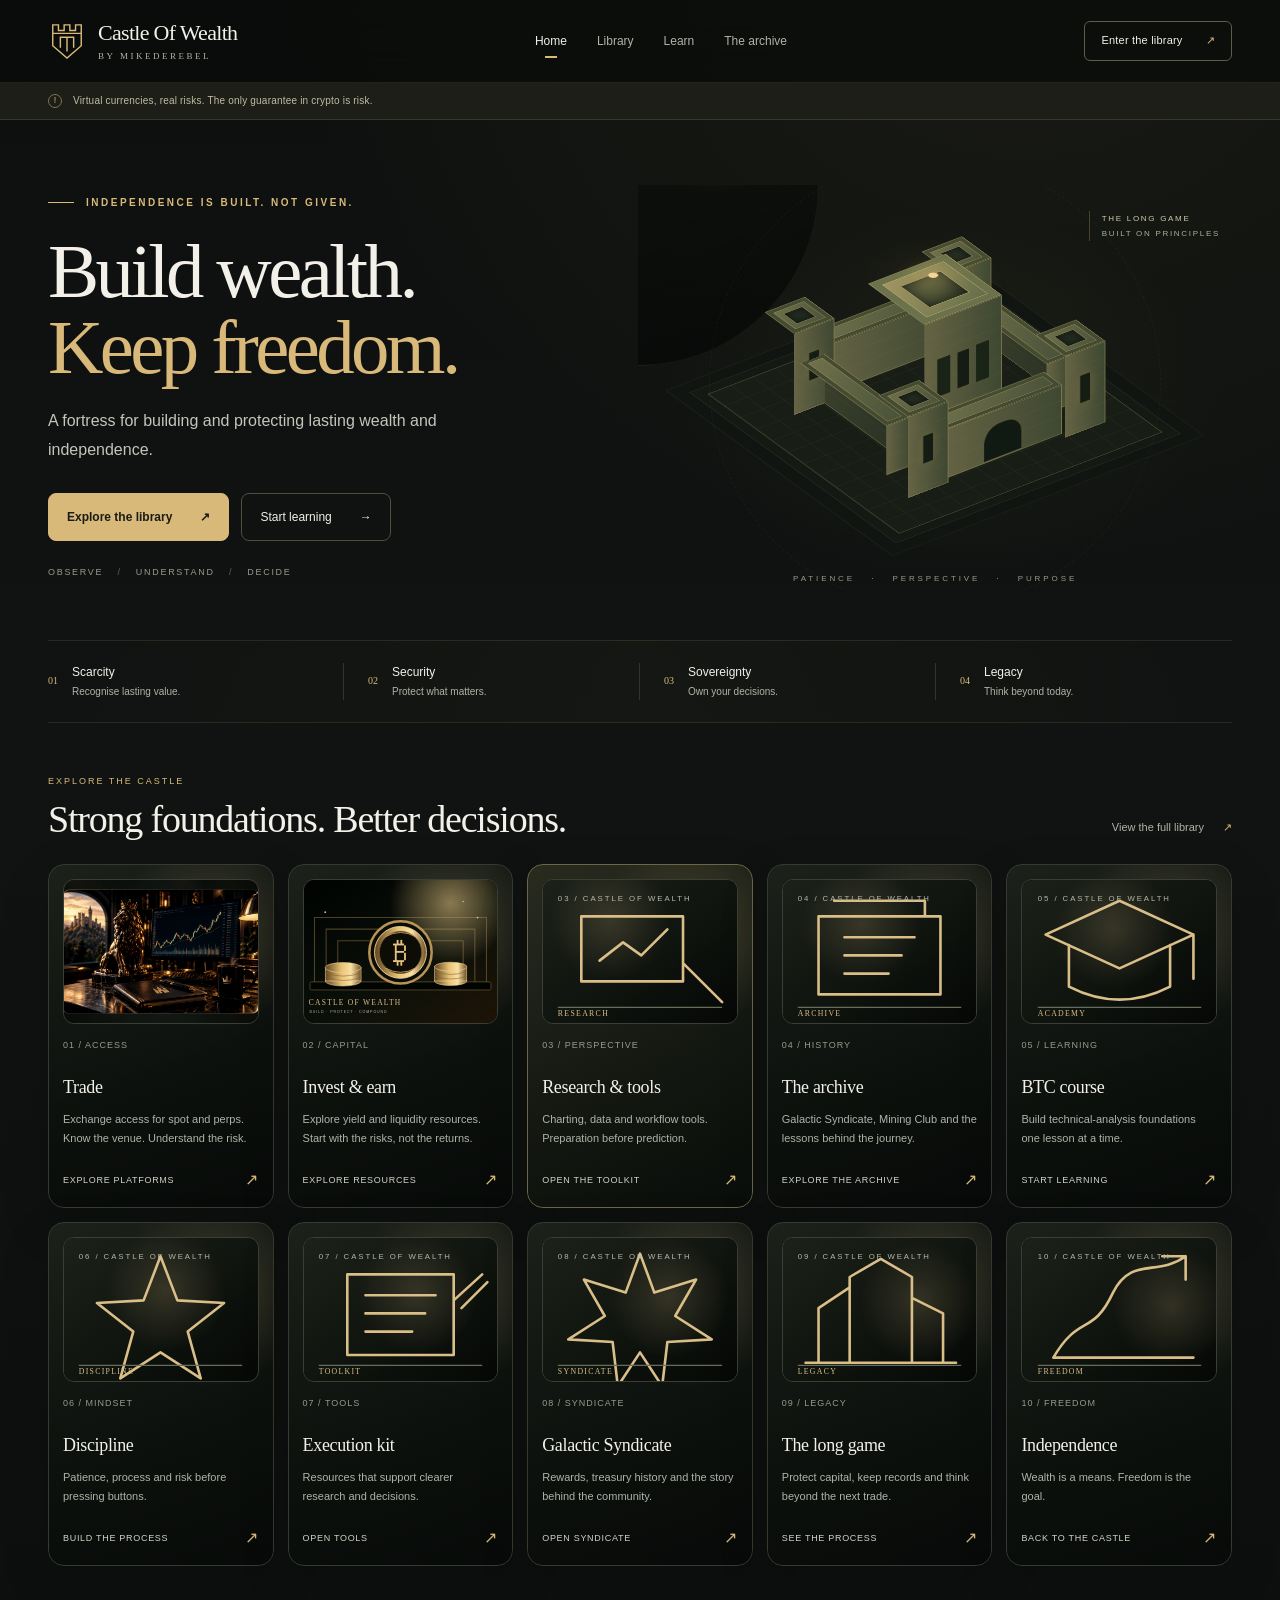
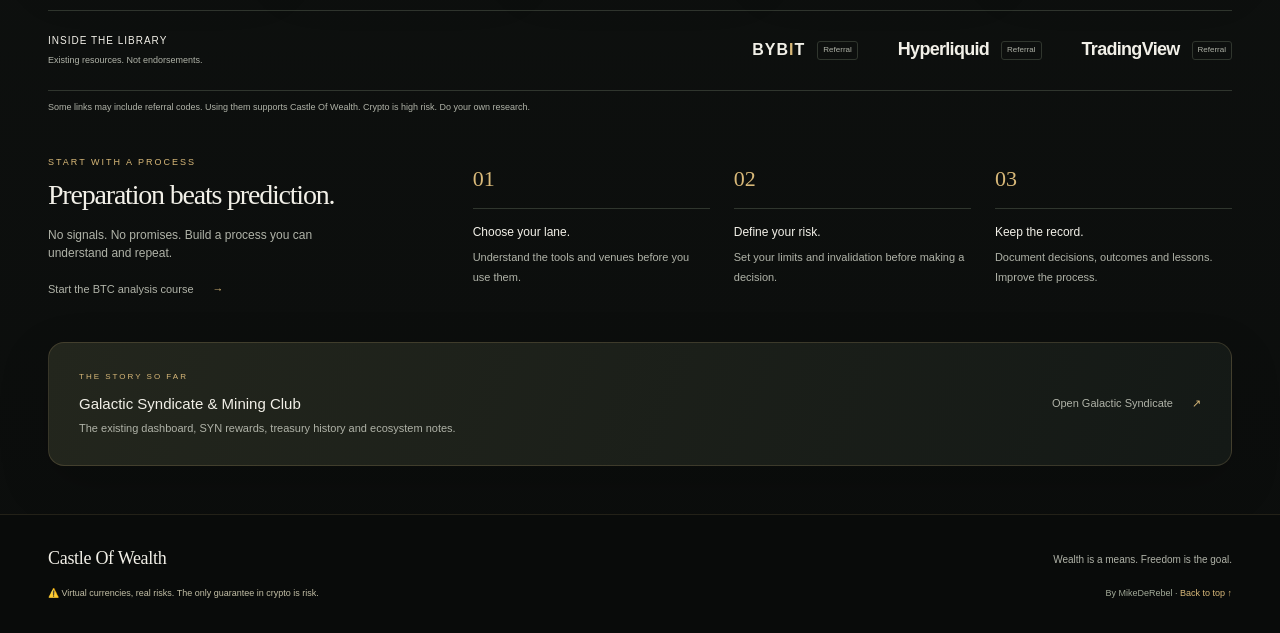
==== commit fca7363a: "Refine homepage into finished premium product" ====
--- a/index.html
+++ b/index.html
@@ -8,13 +8,13 @@
 <title>Castle Of Wealth | Build wealth. Keep freedom.</title>
 <style>
 :root{color-scheme:dark;--bg:#101311;--panel:#171b17;--ink:#f2f0e8;--muted:#b0b3a8;--gold:#d9b979;--line:#30362e;--radius:12px}
-*{box-sizing:border-box}html{scroll-behavior:smooth;scroll-padding-top:24px}body{margin:0;background:var(--bg);color:var(--ink);font-family:Arial,Helvetica,sans-serif;font-size:14px;line-height:1.55;-webkit-font-smoothing:antialiased}a{color:inherit;text-decoration:none}button{font:inherit}a:focus-visible{outline:2px solid var(--gold);outline-offset:6px;border-radius:4px}.wrap{width:min(1240px,calc(100% - 96px));margin:auto}.skip{position:absolute;left:20px;top:-100px;background:var(--gold);color:#111;padding:12px;z-index:10}.skip:focus{top:12px}.nav{display:flex;align-items:center;justify-content:space-between;gap:24px;min-height:88px}.brand{display:flex;align-items:center;gap:12px;flex-shrink:0}.brand-name{font-family:Georgia,'Times New Roman',serif;font-size:22px;letter-spacing:-.7px;line-height:1.2}.brand-by{color:var(--muted);font-size:9px;letter-spacing:2.5px;text-transform:uppercase;display:block;margin-top:5px}.brand-mark{width:38px;height:42px;fill:none;stroke:var(--gold);stroke-width:1.5}.navlinks{display:flex;align-items:center;gap:30px;margin:0;padding:0;list-style:none}.navlinks a{color:var(--muted);font-size:12px;display:block;padding:8px 0;transition:color .18s}.navlinks a:hover,.navlinks a[aria-current]{color:var(--ink)}.navlinks a[aria-current]:after{content:'';display:block;height:2px;width:12px;background:var(--gold);margin:6px auto -8px}.nav-cta{border:1px solid #595d4a;border-radius:6px;padding:10px 16px;font-size:11px;letter-spacing:.2px}.nav-cta span{margin-left:20px;color:var(--gold)}header{border-bottom:1px solid var(--line)}.notice{background:#1c1e17;border-bottom:1px solid #34392a;padding:10px 0;color:#c0bca5;font-size:10px;letter-spacing:.2px}.notice .wrap{display:flex;align-items:center;gap:11px}.notice-icon{display:flex;align-items:center;justify-content:center;flex:none;border:1px solid #807350;color:var(--gold);width:14px;height:14px;border-radius:50%;font-size:9px}.eyebrow{font-size:10px;letter-spacing:2.5px;font-weight:600;color:var(--gold);text-transform:uppercase;display:flex;align-items:center;gap:12px}.eyebrow:before{content:'';height:1px;width:26px;background:var(--gold)}.hero{display:grid;grid-template-columns:1.02fr 1fr;gap:20px;align-items:center;min-height:485px;padding:48px 0 35px}.hero-copy{position:relative;z-index:1}.hero h1{font-family:Georgia,'Times New Roman',serif;font-size:clamp(48px,5.5vw,78px);font-weight:400;line-height:1.04;letter-spacing:-3px;margin:24px 0 22px}.hero h1 em{color:var(--gold);font-weight:400;font-style:normal}.hero-copy>p{color:var(--muted);font-size:15px;line-height:1.85;max-width:400px;margin:0 0 26px}.buttons{display:flex;flex-wrap:wrap;gap:12px}.btn{display:inline-flex;align-items:center;justify-content:space-between;gap:28px;border:1px solid #434a3d;border-radius:6px;padding:13px 18px;font-size:12px;transition:background .18s,transform .18s,border-color .18s}.btn.primary{background:var(--gold);border-color:var(--gold);color:#191c16;font-weight:600}.btn:hover{transform:translateY(-2px);border-color:var(--gold);background:#252b20}.btn.primary:hover{background:#e8cc96}.small-note{color:#959c8e;font-size:9px;letter-spacing:1.7px;margin-top:25px}.small-note span{margin:0 10px;color:#5c6555}
+*{box-sizing:border-box}html{scroll-behavior:smooth;scroll-padding-top:24px}body{margin:0;background:radial-gradient(circle at 80% -10%,rgba(217,185,121,.08),transparent 30%),linear-gradient(180deg,#0d100e,#101311 34%,#0b0d0c);color:var(--ink);font-family:Arial,Helvetica,sans-serif;font-size:14px;line-height:1.55;-webkit-font-smoothing:antialiased}a{color:inherit;text-decoration:none}button{font:inherit}a:focus-visible{outline:2px solid var(--gold);outline-offset:6px;border-radius:4px}.wrap{width:min(1240px,calc(100% - 96px));margin:auto}.skip{position:absolute;left:20px;top:-100px;background:var(--gold);color:#111;padding:12px;z-index:10}.skip:focus{top:12px}.nav{display:flex;align-items:center;justify-content:space-between;gap:24px;min-height:82px}.brand{display:flex;align-items:center;gap:12px;flex-shrink:0}.brand-name{font-family:Georgia,'Times New Roman',serif;font-size:22px;letter-spacing:-.7px;line-height:1.2}.brand-by{color:var(--muted);font-size:9px;letter-spacing:2.5px;text-transform:uppercase;display:block;margin-top:5px}.brand-mark{width:38px;height:42px;fill:none;stroke:var(--gold);stroke-width:1.5}.navlinks{display:flex;align-items:center;gap:30px;margin:0;padding:0;list-style:none}.navlinks a{color:var(--muted);font-size:12px;display:block;padding:8px 0;transition:color .18s}.navlinks a:hover,.navlinks a[aria-current]{color:var(--ink)}.navlinks a[aria-current]:after{content:'';display:block;height:2px;width:12px;background:var(--gold);margin:6px auto -8px}.nav-cta{border:1px solid #595d4a;border-radius:6px;padding:10px 16px;font-size:11px;letter-spacing:.2px}.nav-cta span{margin-left:20px;color:var(--gold)}header{position:sticky;top:0;z-index:20;border-bottom:1px solid rgba(217,185,121,.12);background:rgba(9,12,10,.78);backdrop-filter:blur(16px)}.notice{background:#1c1e17;border-bottom:1px solid #34392a;padding:10px 0;color:#c0bca5;font-size:10px;letter-spacing:.2px}.notice .wrap{display:flex;align-items:center;gap:11px}.notice-icon{display:flex;align-items:center;justify-content:center;flex:none;border:1px solid #807350;color:var(--gold);width:14px;height:14px;border-radius:50%;font-size:9px}.eyebrow{font-size:10px;letter-spacing:2.5px;font-weight:600;color:var(--gold);text-transform:uppercase;display:flex;align-items:center;gap:12px}.eyebrow:before{content:'';height:1px;width:26px;background:var(--gold)}.hero{display:grid;grid-template-columns:.96fr 1.04fr;gap:42px;align-items:center;min-height:520px;padding:58px 0 42px}.hero-copy{position:relative;z-index:1}.hero h1{font-family:Georgia,'Times New Roman',serif;font-size:clamp(52px,6vw,86px);font-weight:400;line-height:.98;letter-spacing:-3.6px;margin:24px 0 22px;text-wrap:balance}.hero h1 em{color:var(--gold);font-weight:400;font-style:normal}.hero-copy>p{color:#c2c6bb;font-size:16px;line-height:1.8;max-width:430px;margin:0 0 28px}.buttons{display:flex;flex-wrap:wrap;gap:12px}.btn{display:inline-flex;align-items:center;justify-content:space-between;gap:28px;border:1px solid #4b503f;border-radius:8px;padding:14px 18px;font-size:12px;transition:background .18s,transform .18s,border-color .18s,box-shadow .18s}.btn:hover{box-shadow:0 10px 30px rgba(0,0,0,.22)}.btn.primary{background:var(--gold);border-color:var(--gold);color:#191c16;font-weight:600}.btn:hover{transform:translateY(-2px);border-color:var(--gold);background:#252b20}.btn.primary:hover{background:#e8cc96}.small-note{color:#959c8e;font-size:9px;letter-spacing:1.7px;margin-top:25px}.small-note span{margin:0 10px;color:#5c6555}
 /* The decorative fortress is built from CSS planes, with no image or runtime dependencies. */
-.scene{height:405px;position:relative;isolation:isolate;overflow:hidden;background:radial-gradient(ellipse at 52% 51%,#484b2629 0%,#10131100 62%)}.scene:before,.scene:after{content:'';position:absolute;left:50%;top:49%;width:360px;height:360px;border:1px solid #a6a46b13;border-radius:50%;transform:translate(-50%,-50%)}.scene:after{width:450px;height:450px;border-style:dashed}.scene-line{position:absolute;left:5%;right:5%;top:53%;height:1px;background:linear-gradient(90deg,transparent,#838b4829,transparent)}.castle{position:absolute;left:50%;top:55%;width:244px;height:244px;transform-style:preserve-3d;transform:translate(-50%,-50%) rotateX(58deg) rotateZ(-36deg)}.foundation{position:absolute;inset:-41px;transform:translateZ(-6px);background:linear-gradient(#82815816 1px,transparent 1px),linear-gradient(90deg,#82815816 1px,transparent 1px),#181e16;background-size:27px 27px;border:1px solid #77754a66;box-shadow:0 0 0 12px #141914,0 0 0 13px #75754833,0 0 0 29px #101511,0 0 0 30px #75754822}.block{position:absolute;left:var(--x);top:var(--y);width:var(--w);height:var(--d);transform-style:preserve-3d}.block i{position:absolute;display:block;backface-visibility:visible;border:1px solid #bba66b55}.block .roof{inset:0;transform:translateZ(var(--h));background:linear-gradient(135deg,#73744d,#464f37);box-shadow:inset 0 0 0 5px #444b31,inset 0 0 0 6px #ae9c6066}.block .front{left:0;top:100%;width:100%;height:var(--h);transform-origin:top;transform:rotateX(90deg);background:repeating-linear-gradient(0deg,transparent 0px,transparent 17px,#cfb77b14 18px),linear-gradient(90deg,#656344,#3e4831)}.block .side{left:100%;top:0;width:var(--h);height:100%;transform-origin:left;transform:rotateY(-90deg);background:repeating-linear-gradient(90deg,transparent 0px,transparent 17px,#cfb77b14 18px),linear-gradient(#393f2b,#272f23)}.tower .front:after,.keep .front:after{content:'';position:absolute;inset:34% 36% 30%;background:#141c13;border:1px solid #bca66666;box-shadow:0 0 14px #d6b66d24}.tower .roof:after{content:'';position:absolute;inset:12px;border:1px solid #c7b57c80;background:#222c20;box-shadow:inset 0 0 12px #0008}.keep .roof{background:linear-gradient(135deg,#a89a66,#5b6945);box-shadow:inset 0 0 0 9px #6b714b,inset 0 0 0 10px #c8b07690}.keep .roof:after{content:'';position:absolute;inset:22px;border:1px solid #d9b97999;background:linear-gradient(135deg,#686b46,#373f29);box-shadow:inset 0 0 20px #121b13}.keep .front:after{inset:35% 42% 33%;box-shadow:-24px 0 #192316,24px 0 #192316}.gate .front:after{content:'';position:absolute;left:34%;top:0;width:32%;height:70%;background:#101a12;border:1px solid #c6ab7266;border-radius:0 0 20px 20px}.beacon{position:absolute;left:117px;top:114px;width:10px;height:10px;background:#f3d695;border-radius:50%;transform:translateZ(155px);box-shadow:0 0 26px 9px #e9c0736b,0 0 55px 20px #d8bd6622}.scene-label{position:absolute;right:12px;top:26px;border-left:1px solid #b49a6055;padding-left:12px;font-size:8px;line-height:1.9;letter-spacing:1.7px;color:#a8b19a}.scene-label strong{display:block;color:#d0c9aa;font-weight:400}.scene-foot{position:absolute;bottom:5px;left:0;right:0;text-align:center;font-size:8px;letter-spacing:2.9px;color:#939d88}.scene-foot span{color:var(--gold);margin:0 11px}.principles{display:grid;grid-template-columns:repeat(4,1fr);border-top:1px solid var(--line);border-bottom:1px solid var(--line);padding:24px 0;margin-bottom:41px}.principle{display:flex;align-items:center;gap:14px;padding:0 24px;border-right:1px solid var(--line)}.principle:first-child{padding-left:0}.principle:last-child{border:0}.principle-no{font-size:10px;color:var(--gold);font-family:Georgia,serif}.principle strong{display:block;font-size:12px;font-weight:500}.principle small{display:block;color:var(--muted);font-size:10px;margin-top:3px}.section-top{display:flex;align-items:flex-end;justify-content:space-between;gap:18px;margin-bottom:20px}.section-kicker{color:var(--gold);font-size:9px;letter-spacing:2px;text-transform:uppercase;margin-bottom:9px}h2{font-family:Georgia,'Times New Roman',serif;font-size:32px;line-height:1.2;font-weight:400;letter-spacing:-.8px;margin:0}.textlink{font-size:11px;color:var(--muted);white-space:nowrap;padding:4px 0}.textlink span{margin-left:16px;color:var(--gold)}.textlink:hover{color:var(--gold)}.cards{display:grid;grid-template-columns:repeat(4,1fr);gap:13px}.card{display:flex;flex-direction:column;min-height:203px;padding:22px;background:linear-gradient(135deg,#1b2019,#161a16);border:1px solid var(--line);border-radius:var(--radius);transition:transform .22s,border-color .22s,background .22s}.card:hover{transform:translateY(-5px);border-color:#9b8958;background:#21271d}.card.featured{border-color:#6b6746;background:linear-gradient(135deg,#2b2d20,#1b2119)}.card-art{width:100%;aspect-ratio:15/11;object-fit:cover;border-radius:7px;border:1px solid #343b30;margin-bottom:16px;background:#111}.cinematic-card{position:relative;overflow:hidden;isolation:isolate}.cinematic-card:before{content:'';position:absolute;inset:0;background:radial-gradient(circle at 72% 20%,rgba(217,185,121,.22),transparent 30%),linear-gradient(160deg,rgba(8,12,9,.05),rgba(4,7,5,.75));z-index:-1}.cinematic-card .card-art{filter:contrast(1.08) saturate(.78);transition:transform .35s,filter .35s}.cinematic-card:hover .card-art{transform:scale(1.035);filter:contrast(1.1) saturate(.92)}.cardtop{display:flex;align-items:center;justify-content:space-between;margin-bottom:21px}.cardtop svg{width:24px;height:24px;fill:none;stroke:var(--gold);stroke-width:1.3;stroke-linecap:round;stroke-linejoin:round}.cardtop span{font-size:9px;color:#949c8b;letter-spacing:1px}.card h3{font-size:15px;font-weight:500;margin:0 0 7px;letter-spacing:-.2px}.card p{font-size:11px;line-height:1.7;color:var(--muted);margin:0;max-width:220px}.card-bottom{display:flex;justify-content:space-between;align-items:center;margin-top:auto;padding-top:18px;color:#c7cbbd;font-size:9px;letter-spacing:.4px}.card-bottom span{color:var(--gold);font-size:16px}.library{padding-bottom:32px}.platforms{border-top:1px solid var(--line);border-bottom:1px solid var(--line);padding:22px 0;display:flex;justify-content:space-between;gap:26px;align-items:center}.platform-intro{max-width:230px}.platform-intro strong{display:block;font-size:10px;letter-spacing:1px;font-weight:500;text-transform:uppercase}.platform-intro small{color:var(--muted);font-size:9px;display:block;margin-top:5px}.platform-list{display:flex;align-items:center;justify-content:flex-end;gap:40px;flex-wrap:wrap}.platform{display:flex;align-items:center;gap:12px;transition:color .2s}.platform:hover{color:var(--gold)}.platform-word{font-size:18px;letter-spacing:-.7px;font-weight:600}.platform-word.bybit{letter-spacing:1px;font-size:16px}.platform-word.bybit b{color:var(--gold)}.platform small{font-size:8px;color:var(--muted);border:1px solid var(--line);border-radius:3px;padding:2px 5px}.referral-note{font-size:9px;color:var(--muted);margin:10px 0 0}.path-section{display:grid;grid-template-columns:.8fr 1.6fr;gap:45px;padding:42px 0}.path-intro p{color:var(--muted);font-size:12px;max-width:265px;margin:15px 0}.path-intro h2{font-size:28px}.steps{display:grid;grid-template-columns:repeat(3,1fr);gap:24px;padding-top:6px}.step-number{font-family:Georgia,serif;color:var(--gold);font-size:22px;border-bottom:1px solid var(--line);padding-bottom:11px}.step h3{font-size:12px;font-weight:500;margin:14px 0 7px}.step p{font-size:11px;color:var(--muted);margin:0;line-height:1.8}.archive-strip{border:1px solid var(--line);border-radius:var(--radius);display:flex;align-items:center;justify-content:space-between;gap:25px;padding:24px 27px;background:linear-gradient(110deg,#21251c,#151b17);margin-bottom:42px}.archive-strip h3{font-size:15px;font-weight:400;margin:0 0 5px}.archive-strip p{font-size:11px;color:var(--muted);margin:0}.archive-tag{display:block;font-size:8px;letter-spacing:2px;color:var(--gold);margin-bottom:9px}footer{border-top:1px solid var(--line);padding:24px 0 26px}.footer-top{display:flex;justify-content:space-between;gap:20px;align-items:center}.footer-name{font-family:Georgia,serif;font-size:18px;letter-spacing:-.3px}.footer-motto{color:var(--muted);font-size:10px}.footer-bottom{display:flex;justify-content:space-between;gap:22px;margin-top:14px;font-size:9px;color:#a3ab99}.footer-bottom .risk{max-width:570px;color:#c3bfa6}.footer-bottom a{color:var(--gold)}
+.scene{height:405px;position:relative;isolation:isolate;overflow:hidden;background:radial-gradient(ellipse at 52% 51%,#484b2629 0%,#10131100 62%)}.scene:before,.scene:after{content:'';position:absolute;left:50%;top:49%;width:360px;height:360px;border:1px solid #a6a46b13;border-radius:50%;transform:translate(-50%,-50%)}.scene:after{width:450px;height:450px;border-style:dashed}.scene-line{position:absolute;left:5%;right:5%;top:53%;height:1px;background:linear-gradient(90deg,transparent,#838b4829,transparent)}.castle{position:absolute;left:50%;top:55%;width:244px;height:244px;transform-style:preserve-3d;transform:translate(-50%,-50%) rotateX(58deg) rotateZ(-36deg)}.foundation{position:absolute;inset:-41px;transform:translateZ(-6px);background:linear-gradient(#82815816 1px,transparent 1px),linear-gradient(90deg,#82815816 1px,transparent 1px),#181e16;background-size:27px 27px;border:1px solid #77754a66;box-shadow:0 0 0 12px #141914,0 0 0 13px #75754833,0 0 0 29px #101511,0 0 0 30px #75754822}.block{position:absolute;left:var(--x);top:var(--y);width:var(--w);height:var(--d);transform-style:preserve-3d}.block i{position:absolute;display:block;backface-visibility:visible;border:1px solid #bba66b55}.block .roof{inset:0;transform:translateZ(var(--h));background:linear-gradient(135deg,#73744d,#464f37);box-shadow:inset 0 0 0 5px #444b31,inset 0 0 0 6px #ae9c6066}.block .front{left:0;top:100%;width:100%;height:var(--h);transform-origin:top;transform:rotateX(90deg);background:repeating-linear-gradient(0deg,transparent 0px,transparent 17px,#cfb77b14 18px),linear-gradient(90deg,#656344,#3e4831)}.block .side{left:100%;top:0;width:var(--h);height:100%;transform-origin:left;transform:rotateY(-90deg);background:repeating-linear-gradient(90deg,transparent 0px,transparent 17px,#cfb77b14 18px),linear-gradient(#393f2b,#272f23)}.tower .front:after,.keep .front:after{content:'';position:absolute;inset:34% 36% 30%;background:#141c13;border:1px solid #bca66666;box-shadow:0 0 14px #d6b66d24}.tower .roof:after{content:'';position:absolute;inset:12px;border:1px solid #c7b57c80;background:#222c20;box-shadow:inset 0 0 12px #0008}.keep .roof{background:linear-gradient(135deg,#a89a66,#5b6945);box-shadow:inset 0 0 0 9px #6b714b,inset 0 0 0 10px #c8b07690}.keep .roof:after{content:'';position:absolute;inset:22px;border:1px solid #d9b97999;background:linear-gradient(135deg,#686b46,#373f29);box-shadow:inset 0 0 20px #121b13}.keep .front:after{inset:35% 42% 33%;box-shadow:-24px 0 #192316,24px 0 #192316}.gate .front:after{content:'';position:absolute;left:34%;top:0;width:32%;height:70%;background:#101a12;border:1px solid #c6ab7266;border-radius:0 0 20px 20px}.beacon{position:absolute;left:117px;top:114px;width:10px;height:10px;background:#f3d695;border-radius:50%;transform:translateZ(155px);box-shadow:0 0 26px 9px #e9c0736b,0 0 55px 20px #d8bd6622}.scene-label{position:absolute;right:12px;top:26px;border-left:1px solid #b49a6055;padding-left:12px;font-size:8px;line-height:1.9;letter-spacing:1.7px;color:#a8b19a}.scene-label strong{display:block;color:#d0c9aa;font-weight:400}.scene-foot{position:absolute;bottom:5px;left:0;right:0;text-align:center;font-size:8px;letter-spacing:2.9px;color:#939d88}.scene-foot span{color:var(--gold);margin:0 11px}.principles{display:grid;grid-template-columns:repeat(4,1fr);border-top:1px solid rgba(217,185,121,.12);border-bottom:1px solid rgba(217,185,121,.12);padding:22px 0;margin-bottom:52px;background:linear-gradient(90deg,transparent,rgba(217,185,121,.025),transparent)}.principle{display:flex;align-items:center;gap:14px;padding:0 24px;border-right:1px solid var(--line)}.principle:first-child{padding-left:0}.principle:last-child{border:0}.principle-no{font-size:10px;color:var(--gold);font-family:Georgia,serif}.principle strong{display:block;font-size:12px;font-weight:500}.principle small{display:block;color:var(--muted);font-size:10px;margin-top:3px}.section-top{display:flex;align-items:flex-end;justify-content:space-between;gap:18px;margin-bottom:24px}.section-kicker{color:var(--gold);font-size:9px;letter-spacing:2px;text-transform:uppercase;margin-bottom:9px}h2{font-family:Georgia,'Times New Roman',serif;font-size:38px;line-height:1.12;font-weight:400;letter-spacing:-1.2px;margin:0}.textlink{font-size:11px;color:var(--muted);white-space:nowrap;padding:4px 0}.textlink span{margin-left:16px;color:var(--gold)}.textlink:hover{color:var(--gold)}.cards{display:grid;grid-template-columns:repeat(5,1fr);gap:14px}.card{display:flex;flex-direction:column;min-height:300px;padding:14px;background:linear-gradient(160deg,rgba(30,35,28,.95),rgba(16,20,17,.98));border:1px solid #343b30;border-radius:16px;box-shadow:0 18px 50px rgba(0,0,0,.16);transition:transform .22s,border-color .22s,background .22s,box-shadow .22s}.card:hover{transform:translateY(-6px);border-color:#9b8958;background:#21271d;box-shadow:0 24px 60px rgba(0,0,0,.28)}.card.featured{border-color:#6b6746;background:linear-gradient(135deg,#2b2d20,#1b2119)}.card-art{width:100%;aspect-ratio:1.35/1;object-fit:cover;border-radius:11px;border:1px solid #3d4437;margin-bottom:15px;background:#111;box-shadow:inset 0 0 0 1px rgba(255,255,255,.02)}.cinematic-card{position:relative;overflow:hidden;isolation:isolate}.cinematic-card:before{content:'';position:absolute;inset:0;background:radial-gradient(circle at 72% 20%,rgba(217,185,121,.22),transparent 30%),linear-gradient(160deg,rgba(8,12,9,.05),rgba(4,7,5,.75));z-index:-1}.cinematic-card .card-art{filter:contrast(1.08) saturate(.78);transition:transform .35s,filter .35s}.cinematic-card:hover .card-art{transform:scale(1.035);filter:contrast(1.1) saturate(.92)}.cardtop{display:flex;align-items:center;justify-content:space-between;margin-bottom:21px}.cardtop svg{width:24px;height:24px;fill:none;stroke:var(--gold);stroke-width:1.3;stroke-linecap:round;stroke-linejoin:round}.cardtop span{font-size:9px;color:#949c8b;letter-spacing:1px}.card h3{font-family:Georgia,'Times New Roman',serif;font-size:18px;font-weight:400;margin:0 0 8px;letter-spacing:-.35px}.card p{font-size:11px;line-height:1.75;color:#aeb4a8;margin:0;max-width:240px}.card-bottom{display:flex;justify-content:space-between;align-items:center;margin-top:auto;padding-top:20px;color:#d0d4c9;font-size:9px;letter-spacing:.7px;text-transform:uppercase}.card-bottom span{color:var(--gold);font-size:16px}.library{padding-bottom:44px}.platforms{border-top:1px solid var(--line);border-bottom:1px solid var(--line);padding:22px 0;display:flex;justify-content:space-between;gap:26px;align-items:center}.platform-intro{max-width:230px}.platform-intro strong{display:block;font-size:10px;letter-spacing:1px;font-weight:500;text-transform:uppercase}.platform-intro small{color:var(--muted);font-size:9px;display:block;margin-top:5px}.platform-list{display:flex;align-items:center;justify-content:flex-end;gap:40px;flex-wrap:wrap}.platform{display:flex;align-items:center;gap:12px;transition:color .2s}.platform:hover{color:var(--gold)}.platform-word{font-size:18px;letter-spacing:-.7px;font-weight:600}.platform-word.bybit{letter-spacing:1px;font-size:16px}.platform-word.bybit b{color:var(--gold)}.platform small{font-size:8px;color:var(--muted);border:1px solid var(--line);border-radius:3px;padding:2px 5px}.referral-note{font-size:9px;color:var(--muted);margin:10px 0 0}.path-section{display:grid;grid-template-columns:.8fr 1.6fr;gap:45px;padding:42px 0}.path-intro p{color:var(--muted);font-size:12px;max-width:265px;margin:15px 0}.path-intro h2{font-size:28px}.steps{display:grid;grid-template-columns:repeat(3,1fr);gap:24px;padding-top:6px}.step-number{font-family:Georgia,serif;color:var(--gold);font-size:22px;border-bottom:1px solid var(--line);padding-bottom:11px}.step h3{font-size:12px;font-weight:500;margin:14px 0 7px}.step p{font-size:11px;color:var(--muted);margin:0;line-height:1.8}.archive-strip{border:1px solid rgba(217,185,121,.18);border-radius:16px;display:flex;align-items:center;justify-content:space-between;gap:25px;padding:28px 30px;background:linear-gradient(110deg,#23261d,#141916);box-shadow:0 18px 50px rgba(0,0,0,.18);margin-bottom:48px}.archive-strip h3{font-size:15px;font-weight:400;margin:0 0 5px}.archive-strip p{font-size:11px;color:var(--muted);margin:0}.archive-tag{display:block;font-size:8px;letter-spacing:2px;color:var(--gold);margin-bottom:9px}footer{border-top:1px solid rgba(217,185,121,.12);padding:30px 0 32px;background:#090b0a}.footer-top{display:flex;justify-content:space-between;gap:20px;align-items:center}.footer-name{font-family:Georgia,serif;font-size:18px;letter-spacing:-.3px}.footer-motto{color:var(--muted);font-size:10px}.footer-bottom{display:flex;justify-content:space-between;gap:22px;margin-top:14px;font-size:9px;color:#a3ab99}.footer-bottom .risk{max-width:570px;color:#c3bfa6}.footer-bottom a{color:var(--gold)}
 @media(min-width:1450px){.hero{min-height:510px}.scene{height:420px}}
-@media(max-width:1100px){.wrap{width:calc(100% - 56px)}.navlinks{gap:19px}.nav-cta{display:none}.hero{gap:0}.hero h1{font-size:65px}.scene{transform:scale(.9);transform-origin:center}.principle{padding:0 15px;gap:10px}.card{padding:18px}.platform-list{gap:23px}.platform{gap:8px}.platform small{display:none}}
-@media(max-width:760px){.wrap{width:calc(100% - 36px)}.nav{min-height:78px;gap:16px}.brand-name{font-size:18px}.brand-mark{width:29px;height:35px}.brand{gap:8px}.brand-by{font-size:7px;letter-spacing:1.9px}.navlinks{gap:16px}.navlinks a{font-size:11px}.navlinks li:first-child,.navlinks li:last-child{display:none}.notice{font-size:9px;padding:9px 0}.hero{grid-template-columns:1fr;min-height:0;padding:34px 0 22px;gap:0}.eyebrow{font-size:8px;letter-spacing:1.6px}.hero h1{font-size:61px;letter-spacing:-2.5px;margin:21px 0 17px}.hero-copy>p{font-size:13px;max-width:340px;margin-bottom:22px}.buttons{gap:9px}.btn{padding:12px 14px;gap:20px;font-size:11px}.small-note{font-size:8px;margin-top:19px}.scene{height:303px;transform:none;margin-top:10px}.castle{transform:translate(-50%,-50%) rotateX(58deg) rotateZ(-36deg) scale(.83)}.scene:before{width:280px;height:280px}.scene:after{width:350px;height:350px}.scene-label{top:19px;right:0;font-size:7px}.scene-foot{font-size:7px;bottom:0}.principles{grid-template-columns:repeat(2,1fr);gap:20px 0;padding:20px 0;margin-bottom:30px}.principle,.principle:first-child{padding:0 12px;gap:12px}.principle:nth-child(2){border:0}.principle:nth-child(odd){padding-left:0}.principle small{font-size:9px}.section-top{align-items:flex-start;gap:12px}h2{font-size:27px;max-width:290px}.section-top .textlink{display:none}.cards{grid-template-columns:repeat(2,1fr);gap:10px}.card-art{margin-bottom:12px}.card{padding:17px 15px;min-height:220px}.cardtop{margin-bottom:18px}.card h3{font-size:14px}.card p{font-size:11px}.card-bottom{font-size:8px}.platforms{align-items:flex-start;flex-direction:column;gap:16px;padding:21px 0}.platform-intro{max-width:none}.platform-list{gap:22px;justify-content:flex-start}.platform-word{font-size:15px}.platform-word.bybit{font-size:14px}.platform{gap:0}.referral-note{line-height:1.7}.path-section{grid-template-columns:1fr;gap:16px;padding:32px 0}.path-intro h2{font-size:27px}.path-intro p{max-width:none;font-size:11px}.steps{gap:17px}.step h3{font-size:11px}.step p{font-size:10px}.step-number{font-size:19px}.archive-strip{padding:21px;flex-direction:column;align-items:flex-start;gap:14px;margin-bottom:30px}.archive-strip h3{font-size:15px}.archive-strip .textlink{font-size:10px}.footer-top{align-items:flex-start;flex-direction:column;gap:6px}.footer-bottom{flex-direction:column;gap:10px;margin-top:16px}.footer-bottom .risk{font-size:9px}}
-@media(max-width:360px){.wrap{width:calc(100% - 28px)}.hero h1{font-size:53px}.navlinks{gap:12px}.brand-name{font-size:17px}.hero .btn{gap:13px;padding:12px}.scene-label{display:none}.platform-list{gap:16px}}
+@media(max-width:1100px){.wrap{width:calc(100% - 56px)}.navlinks{gap:19px}.nav-cta{display:none}.hero{gap:18px}.hero h1{font-size:65px}.scene{transform:scale(.9);transform-origin:center}.principle{padding:0 15px;gap:10px}.cards{grid-template-columns:repeat(3,1fr)}.card{padding:14px}.platform-list{gap:23px}.platform{gap:8px}.platform small{display:none}}
+@media(max-width:760px){.wrap{width:calc(100% - 28px)}.nav{min-height:72px;gap:16px}.brand-name{font-size:18px}.brand-mark{width:29px;height:35px}.brand{gap:8px}.brand-by{font-size:7px;letter-spacing:1.9px}.navlinks{gap:16px}.navlinks a{font-size:11px}.navlinks li:first-child,.navlinks li:last-child{display:none}.notice{font-size:9px;padding:9px 0}.hero{grid-template-columns:1fr;min-height:0;padding:30px 0 22px;gap:8px}.eyebrow{font-size:8px;letter-spacing:1.6px}.hero h1{font-size:61px;letter-spacing:-2.5px;margin:21px 0 17px}.hero-copy>p{font-size:13px;max-width:340px;margin-bottom:22px}.buttons{gap:9px}.btn{padding:12px 14px;gap:20px;font-size:11px}.small-note{font-size:8px;margin-top:19px}.scene{height:303px;transform:none;margin-top:10px}.castle{transform:translate(-50%,-50%) rotateX(58deg) rotateZ(-36deg) scale(.83)}.scene:before{width:280px;height:280px}.scene:after{width:350px;height:350px}.scene-label{top:19px;right:0;font-size:7px}.scene-foot{font-size:7px;bottom:0}.principles{grid-template-columns:repeat(2,1fr);gap:20px 0;padding:20px 0;margin-bottom:30px}.principle,.principle:first-child{padding:0 12px;gap:12px}.principle:nth-child(2){border:0}.principle:nth-child(odd){padding-left:0}.principle small{font-size:9px}.section-top{align-items:flex-start;gap:12px}h2{font-size:27px;max-width:290px}.section-top .textlink{display:none}.cards{grid-template-columns:1fr;gap:14px}.card-art{aspect-ratio:16/10;margin-bottom:14px}.card{padding:14px;min-height:0}.card h3{font-size:20px}.card p{font-size:12px;max-width:none}.card-bottom{padding-top:18px}.cardtop{margin-bottom:18px}.card h3{font-size:14px}.card p{font-size:11px}.card-bottom{font-size:8px}.platforms{align-items:flex-start;flex-direction:column;gap:16px;padding:21px 0}.platform-intro{max-width:none}.platform-list{gap:22px;justify-content:flex-start}.platform-word{font-size:15px}.platform-word.bybit{font-size:14px}.platform{gap:0}.referral-note{line-height:1.7}.path-section{grid-template-columns:1fr;gap:16px;padding:32px 0}.path-intro h2{font-size:27px}.path-intro p{max-width:none;font-size:11px}.steps{gap:17px}.step h3{font-size:11px}.step p{font-size:10px}.step-number{font-size:19px}.archive-strip{padding:21px;flex-direction:column;align-items:flex-start;gap:14px;margin-bottom:30px}.archive-strip h3{font-size:15px}.archive-strip .textlink{font-size:10px}.footer-top{align-items:flex-start;flex-direction:column;gap:6px}.footer-bottom{flex-direction:column;gap:10px;margin-top:16px}.footer-bottom .risk{font-size:9px}}
+@media(max-width:360px){.wrap{width:calc(100% - 22px)}.hero h1{font-size:53px}.navlinks{gap:12px}.brand-name{font-size:17px}.hero .btn{gap:13px;padding:12px}.scene-label{display:none}.platform-list{gap:16px}}
 @media(prefers-reduced-motion:reduce){html{scroll-behavior:auto}*,*:before,*:after{transition:none!important;animation:none!important}}
 @media print{body{background:#fff;color:#111}.scene{display:none}.hero{display:block}.card,.archive-strip{break-inside:avoid}.notice,.risk{color:#111}}
 </style>
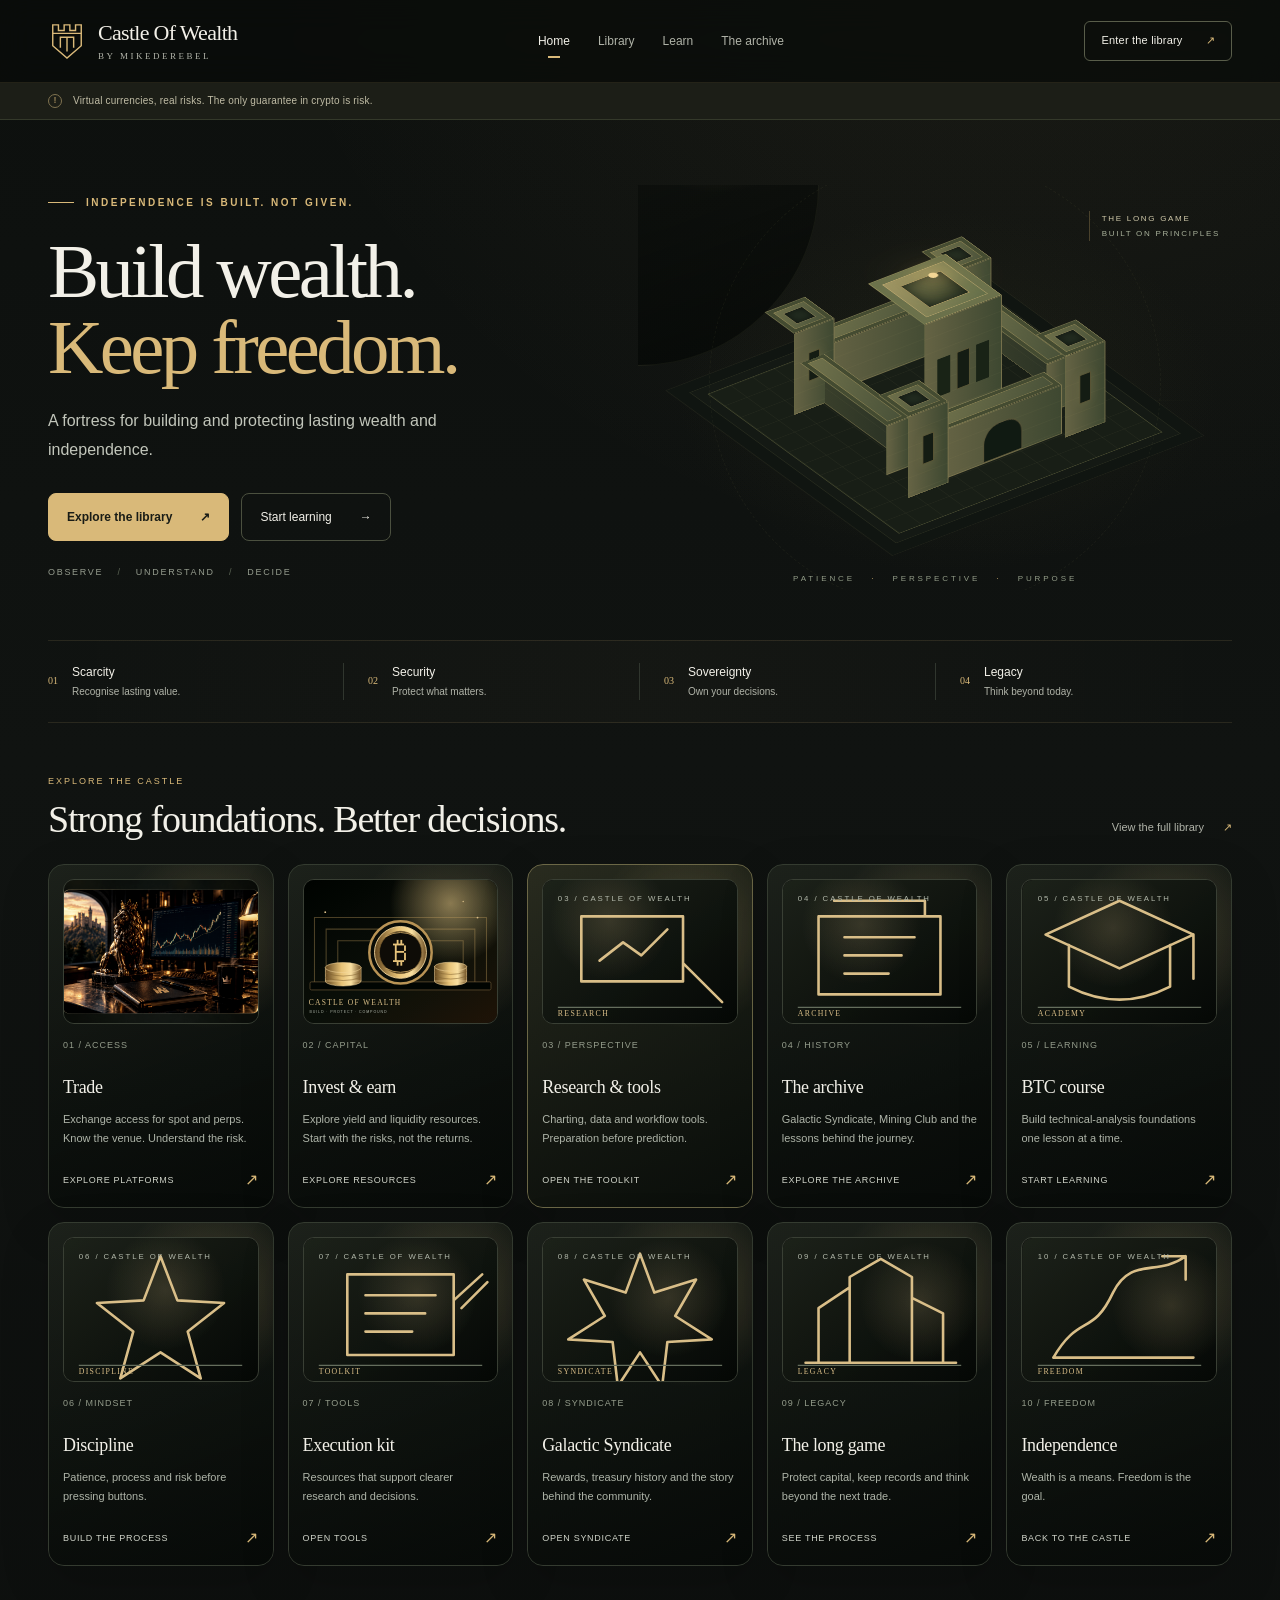
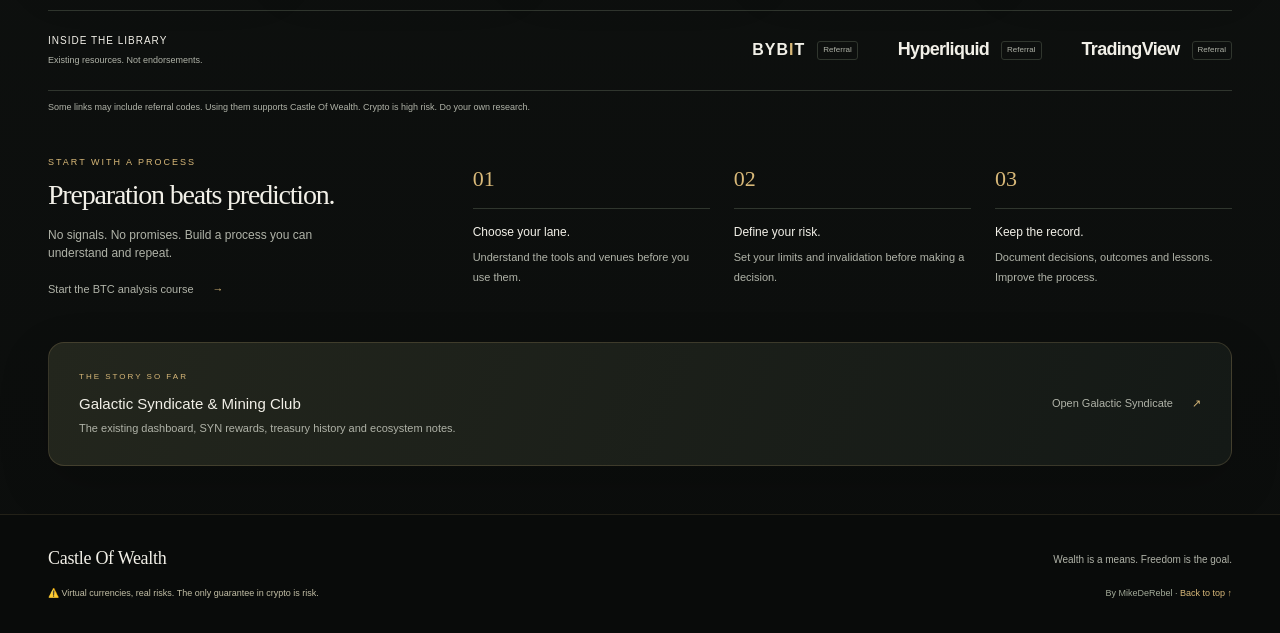
==== commit 47318a9c: "Add complete mobile navigation menu" ====
--- a/index.html
+++ b/index.html
@@ -8,12 +8,12 @@
 <title>Castle Of Wealth | Build wealth. Keep freedom.</title>
 <style>
 :root{color-scheme:dark;--bg:#101311;--panel:#171b17;--ink:#f2f0e8;--muted:#b0b3a8;--gold:#d9b979;--line:#30362e;--radius:12px}
-*{box-sizing:border-box}html{scroll-behavior:smooth;scroll-padding-top:24px}body{margin:0;background:radial-gradient(circle at 80% -10%,rgba(217,185,121,.08),transparent 30%),linear-gradient(180deg,#0d100e,#101311 34%,#0b0d0c);color:var(--ink);font-family:Arial,Helvetica,sans-serif;font-size:14px;line-height:1.55;-webkit-font-smoothing:antialiased}a{color:inherit;text-decoration:none}button{font:inherit}a:focus-visible{outline:2px solid var(--gold);outline-offset:6px;border-radius:4px}.wrap{width:min(1240px,calc(100% - 96px));margin:auto}.skip{position:absolute;left:20px;top:-100px;background:var(--gold);color:#111;padding:12px;z-index:10}.skip:focus{top:12px}.nav{display:flex;align-items:center;justify-content:space-between;gap:24px;min-height:82px}.brand{display:flex;align-items:center;gap:12px;flex-shrink:0}.brand-name{font-family:Georgia,'Times New Roman',serif;font-size:22px;letter-spacing:-.7px;line-height:1.2}.brand-by{color:var(--muted);font-size:9px;letter-spacing:2.5px;text-transform:uppercase;display:block;margin-top:5px}.brand-mark{width:38px;height:42px;fill:none;stroke:var(--gold);stroke-width:1.5}.navlinks{display:flex;align-items:center;gap:30px;margin:0;padding:0;list-style:none}.navlinks a{color:var(--muted);font-size:12px;display:block;padding:8px 0;transition:color .18s}.navlinks a:hover,.navlinks a[aria-current]{color:var(--ink)}.navlinks a[aria-current]:after{content:'';display:block;height:2px;width:12px;background:var(--gold);margin:6px auto -8px}.nav-cta{border:1px solid #595d4a;border-radius:6px;padding:10px 16px;font-size:11px;letter-spacing:.2px}.nav-cta span{margin-left:20px;color:var(--gold)}header{position:sticky;top:0;z-index:20;border-bottom:1px solid rgba(217,185,121,.12);background:rgba(9,12,10,.78);backdrop-filter:blur(16px)}.notice{background:#1c1e17;border-bottom:1px solid #34392a;padding:10px 0;color:#c0bca5;font-size:10px;letter-spacing:.2px}.notice .wrap{display:flex;align-items:center;gap:11px}.notice-icon{display:flex;align-items:center;justify-content:center;flex:none;border:1px solid #807350;color:var(--gold);width:14px;height:14px;border-radius:50%;font-size:9px}.eyebrow{font-size:10px;letter-spacing:2.5px;font-weight:600;color:var(--gold);text-transform:uppercase;display:flex;align-items:center;gap:12px}.eyebrow:before{content:'';height:1px;width:26px;background:var(--gold)}.hero{display:grid;grid-template-columns:.96fr 1.04fr;gap:42px;align-items:center;min-height:520px;padding:58px 0 42px}.hero-copy{position:relative;z-index:1}.hero h1{font-family:Georgia,'Times New Roman',serif;font-size:clamp(52px,6vw,86px);font-weight:400;line-height:.98;letter-spacing:-3.6px;margin:24px 0 22px;text-wrap:balance}.hero h1 em{color:var(--gold);font-weight:400;font-style:normal}.hero-copy>p{color:#c2c6bb;font-size:16px;line-height:1.8;max-width:430px;margin:0 0 28px}.buttons{display:flex;flex-wrap:wrap;gap:12px}.btn{display:inline-flex;align-items:center;justify-content:space-between;gap:28px;border:1px solid #4b503f;border-radius:8px;padding:14px 18px;font-size:12px;transition:background .18s,transform .18s,border-color .18s,box-shadow .18s}.btn:hover{box-shadow:0 10px 30px rgba(0,0,0,.22)}.btn.primary{background:var(--gold);border-color:var(--gold);color:#191c16;font-weight:600}.btn:hover{transform:translateY(-2px);border-color:var(--gold);background:#252b20}.btn.primary:hover{background:#e8cc96}.small-note{color:#959c8e;font-size:9px;letter-spacing:1.7px;margin-top:25px}.small-note span{margin:0 10px;color:#5c6555}
+*{box-sizing:border-box}html{scroll-behavior:smooth;scroll-padding-top:24px}body{margin:0;background:radial-gradient(circle at 80% -10%,rgba(217,185,121,.08),transparent 30%),linear-gradient(180deg,#0d100e,#101311 34%,#0b0d0c);color:var(--ink);font-family:Arial,Helvetica,sans-serif;font-size:14px;line-height:1.55;-webkit-font-smoothing:antialiased}a{color:inherit;text-decoration:none}button{font:inherit}a:focus-visible{outline:2px solid var(--gold);outline-offset:6px;border-radius:4px}.wrap{width:min(1240px,calc(100% - 96px));margin:auto}.skip{position:absolute;left:20px;top:-100px;background:var(--gold);color:#111;padding:12px;z-index:10}.skip:focus{top:12px}.nav{display:flex;align-items:center;justify-content:space-between;gap:24px;min-height:82px}.brand{display:flex;align-items:center;gap:12px;flex-shrink:0}.brand-name{font-family:Georgia,'Times New Roman',serif;font-size:22px;letter-spacing:-.7px;line-height:1.2}.brand-by{color:var(--muted);font-size:9px;letter-spacing:2.5px;text-transform:uppercase;display:block;margin-top:5px}.brand-mark{width:38px;height:42px;fill:none;stroke:var(--gold);stroke-width:1.5}.navlinks{display:flex;align-items:center;gap:28px;margin:0;padding:0;list-style:none}.mobile-menu{display:none}.navlinks a{color:var(--muted);font-size:12px;display:block;padding:8px 0;transition:color .18s}.navlinks a:hover,.navlinks a[aria-current]{color:var(--ink)}.navlinks a[aria-current]:after{content:'';display:block;height:2px;width:12px;background:var(--gold);margin:6px auto -8px}.nav-cta{border:1px solid #595d4a;border-radius:6px;padding:10px 16px;font-size:11px;letter-spacing:.2px}.nav-cta span{margin-left:20px;color:var(--gold)}.mobile-menu summary{list-style:none;cursor:pointer;width:40px;height:40px;border:1px solid #444b3d;border-radius:8px;display:grid;place-items:center;color:var(--gold);font-size:20px}.mobile-menu summary::-webkit-details-marker{display:none}.mobile-panel{position:absolute;right:14px;top:62px;width:min(280px,calc(100vw - 28px));padding:8px;background:#111512;border:1px solid #3d4437;border-radius:12px;box-shadow:0 18px 50px rgba(0,0,0,.45)}.mobile-panel a{display:flex;justify-content:space-between;align-items:center;padding:13px 14px;border-radius:8px;color:#d9ddd2;font-size:12px}.mobile-panel a:hover,.mobile-panel a:focus{background:#1c221b;color:var(--gold)}header{position:sticky;top:0;z-index:20;border-bottom:1px solid rgba(217,185,121,.12);background:rgba(9,12,10,.78);backdrop-filter:blur(16px)}.notice{background:#1c1e17;border-bottom:1px solid #34392a;padding:10px 0;color:#c0bca5;font-size:10px;letter-spacing:.2px}.notice .wrap{display:flex;align-items:center;gap:11px}.notice-icon{display:flex;align-items:center;justify-content:center;flex:none;border:1px solid #807350;color:var(--gold);width:14px;height:14px;border-radius:50%;font-size:9px}.eyebrow{font-size:10px;letter-spacing:2.5px;font-weight:600;color:var(--gold);text-transform:uppercase;display:flex;align-items:center;gap:12px}.eyebrow:before{content:'';height:1px;width:26px;background:var(--gold)}.hero{display:grid;grid-template-columns:.96fr 1.04fr;gap:42px;align-items:center;min-height:520px;padding:58px 0 42px}.hero-copy{position:relative;z-index:1}.hero h1{font-family:Georgia,'Times New Roman',serif;font-size:clamp(52px,6vw,86px);font-weight:400;line-height:.98;letter-spacing:-3.6px;margin:24px 0 22px;text-wrap:balance}.hero h1 em{color:var(--gold);font-weight:400;font-style:normal}.hero-copy>p{color:#c2c6bb;font-size:16px;line-height:1.8;max-width:430px;margin:0 0 28px}.buttons{display:flex;flex-wrap:wrap;gap:12px}.btn{display:inline-flex;align-items:center;justify-content:space-between;gap:28px;border:1px solid #4b503f;border-radius:8px;padding:14px 18px;font-size:12px;transition:background .18s,transform .18s,border-color .18s,box-shadow .18s}.btn:hover{box-shadow:0 10px 30px rgba(0,0,0,.22)}.btn.primary{background:var(--gold);border-color:var(--gold);color:#191c16;font-weight:600}.btn:hover{transform:translateY(-2px);border-color:var(--gold);background:#252b20}.btn.primary:hover{background:#e8cc96}.small-note{color:#959c8e;font-size:9px;letter-spacing:1.7px;margin-top:25px}.small-note span{margin:0 10px;color:#5c6555}
 /* The decorative fortress is built from CSS planes, with no image or runtime dependencies. */
 .scene{height:405px;position:relative;isolation:isolate;overflow:hidden;background:radial-gradient(ellipse at 52% 51%,#484b2629 0%,#10131100 62%)}.scene:before,.scene:after{content:'';position:absolute;left:50%;top:49%;width:360px;height:360px;border:1px solid #a6a46b13;border-radius:50%;transform:translate(-50%,-50%)}.scene:after{width:450px;height:450px;border-style:dashed}.scene-line{position:absolute;left:5%;right:5%;top:53%;height:1px;background:linear-gradient(90deg,transparent,#838b4829,transparent)}.castle{position:absolute;left:50%;top:55%;width:244px;height:244px;transform-style:preserve-3d;transform:translate(-50%,-50%) rotateX(58deg) rotateZ(-36deg)}.foundation{position:absolute;inset:-41px;transform:translateZ(-6px);background:linear-gradient(#82815816 1px,transparent 1px),linear-gradient(90deg,#82815816 1px,transparent 1px),#181e16;background-size:27px 27px;border:1px solid #77754a66;box-shadow:0 0 0 12px #141914,0 0 0 13px #75754833,0 0 0 29px #101511,0 0 0 30px #75754822}.block{position:absolute;left:var(--x);top:var(--y);width:var(--w);height:var(--d);transform-style:preserve-3d}.block i{position:absolute;display:block;backface-visibility:visible;border:1px solid #bba66b55}.block .roof{inset:0;transform:translateZ(var(--h));background:linear-gradient(135deg,#73744d,#464f37);box-shadow:inset 0 0 0 5px #444b31,inset 0 0 0 6px #ae9c6066}.block .front{left:0;top:100%;width:100%;height:var(--h);transform-origin:top;transform:rotateX(90deg);background:repeating-linear-gradient(0deg,transparent 0px,transparent 17px,#cfb77b14 18px),linear-gradient(90deg,#656344,#3e4831)}.block .side{left:100%;top:0;width:var(--h);height:100%;transform-origin:left;transform:rotateY(-90deg);background:repeating-linear-gradient(90deg,transparent 0px,transparent 17px,#cfb77b14 18px),linear-gradient(#393f2b,#272f23)}.tower .front:after,.keep .front:after{content:'';position:absolute;inset:34% 36% 30%;background:#141c13;border:1px solid #bca66666;box-shadow:0 0 14px #d6b66d24}.tower .roof:after{content:'';position:absolute;inset:12px;border:1px solid #c7b57c80;background:#222c20;box-shadow:inset 0 0 12px #0008}.keep .roof{background:linear-gradient(135deg,#a89a66,#5b6945);box-shadow:inset 0 0 0 9px #6b714b,inset 0 0 0 10px #c8b07690}.keep .roof:after{content:'';position:absolute;inset:22px;border:1px solid #d9b97999;background:linear-gradient(135deg,#686b46,#373f29);box-shadow:inset 0 0 20px #121b13}.keep .front:after{inset:35% 42% 33%;box-shadow:-24px 0 #192316,24px 0 #192316}.gate .front:after{content:'';position:absolute;left:34%;top:0;width:32%;height:70%;background:#101a12;border:1px solid #c6ab7266;border-radius:0 0 20px 20px}.beacon{position:absolute;left:117px;top:114px;width:10px;height:10px;background:#f3d695;border-radius:50%;transform:translateZ(155px);box-shadow:0 0 26px 9px #e9c0736b,0 0 55px 20px #d8bd6622}.scene-label{position:absolute;right:12px;top:26px;border-left:1px solid #b49a6055;padding-left:12px;font-size:8px;line-height:1.9;letter-spacing:1.7px;color:#a8b19a}.scene-label strong{display:block;color:#d0c9aa;font-weight:400}.scene-foot{position:absolute;bottom:5px;left:0;right:0;text-align:center;font-size:8px;letter-spacing:2.9px;color:#939d88}.scene-foot span{color:var(--gold);margin:0 11px}.principles{display:grid;grid-template-columns:repeat(4,1fr);border-top:1px solid rgba(217,185,121,.12);border-bottom:1px solid rgba(217,185,121,.12);padding:22px 0;margin-bottom:52px;background:linear-gradient(90deg,transparent,rgba(217,185,121,.025),transparent)}.principle{display:flex;align-items:center;gap:14px;padding:0 24px;border-right:1px solid var(--line)}.principle:first-child{padding-left:0}.principle:last-child{border:0}.principle-no{font-size:10px;color:var(--gold);font-family:Georgia,serif}.principle strong{display:block;font-size:12px;font-weight:500}.principle small{display:block;color:var(--muted);font-size:10px;margin-top:3px}.section-top{display:flex;align-items:flex-end;justify-content:space-between;gap:18px;margin-bottom:24px}.section-kicker{color:var(--gold);font-size:9px;letter-spacing:2px;text-transform:uppercase;margin-bottom:9px}h2{font-family:Georgia,'Times New Roman',serif;font-size:38px;line-height:1.12;font-weight:400;letter-spacing:-1.2px;margin:0}.textlink{font-size:11px;color:var(--muted);white-space:nowrap;padding:4px 0}.textlink span{margin-left:16px;color:var(--gold)}.textlink:hover{color:var(--gold)}.cards{display:grid;grid-template-columns:repeat(5,1fr);gap:14px}.card{display:flex;flex-direction:column;min-height:300px;padding:14px;background:linear-gradient(160deg,rgba(30,35,28,.95),rgba(16,20,17,.98));border:1px solid #343b30;border-radius:16px;box-shadow:0 18px 50px rgba(0,0,0,.16);transition:transform .22s,border-color .22s,background .22s,box-shadow .22s}.card:hover{transform:translateY(-6px);border-color:#9b8958;background:#21271d;box-shadow:0 24px 60px rgba(0,0,0,.28)}.card.featured{border-color:#6b6746;background:linear-gradient(135deg,#2b2d20,#1b2119)}.card-art{width:100%;aspect-ratio:1.35/1;object-fit:cover;border-radius:11px;border:1px solid #3d4437;margin-bottom:15px;background:#111;box-shadow:inset 0 0 0 1px rgba(255,255,255,.02)}.cinematic-card{position:relative;overflow:hidden;isolation:isolate}.cinematic-card:before{content:'';position:absolute;inset:0;background:radial-gradient(circle at 72% 20%,rgba(217,185,121,.22),transparent 30%),linear-gradient(160deg,rgba(8,12,9,.05),rgba(4,7,5,.75));z-index:-1}.cinematic-card .card-art{filter:contrast(1.08) saturate(.78);transition:transform .35s,filter .35s}.cinematic-card:hover .card-art{transform:scale(1.035);filter:contrast(1.1) saturate(.92)}.cardtop{display:flex;align-items:center;justify-content:space-between;margin-bottom:21px}.cardtop svg{width:24px;height:24px;fill:none;stroke:var(--gold);stroke-width:1.3;stroke-linecap:round;stroke-linejoin:round}.cardtop span{font-size:9px;color:#949c8b;letter-spacing:1px}.card h3{font-family:Georgia,'Times New Roman',serif;font-size:18px;font-weight:400;margin:0 0 8px;letter-spacing:-.35px}.card p{font-size:11px;line-height:1.75;color:#aeb4a8;margin:0;max-width:240px}.card-bottom{display:flex;justify-content:space-between;align-items:center;margin-top:auto;padding-top:20px;color:#d0d4c9;font-size:9px;letter-spacing:.7px;text-transform:uppercase}.card-bottom span{color:var(--gold);font-size:16px}.library{padding-bottom:44px}.platforms{border-top:1px solid var(--line);border-bottom:1px solid var(--line);padding:22px 0;display:flex;justify-content:space-between;gap:26px;align-items:center}.platform-intro{max-width:230px}.platform-intro strong{display:block;font-size:10px;letter-spacing:1px;font-weight:500;text-transform:uppercase}.platform-intro small{color:var(--muted);font-size:9px;display:block;margin-top:5px}.platform-list{display:flex;align-items:center;justify-content:flex-end;gap:40px;flex-wrap:wrap}.platform{display:flex;align-items:center;gap:12px;transition:color .2s}.platform:hover{color:var(--gold)}.platform-word{font-size:18px;letter-spacing:-.7px;font-weight:600}.platform-word.bybit{letter-spacing:1px;font-size:16px}.platform-word.bybit b{color:var(--gold)}.platform small{font-size:8px;color:var(--muted);border:1px solid var(--line);border-radius:3px;padding:2px 5px}.referral-note{font-size:9px;color:var(--muted);margin:10px 0 0}.path-section{display:grid;grid-template-columns:.8fr 1.6fr;gap:45px;padding:42px 0}.path-intro p{color:var(--muted);font-size:12px;max-width:265px;margin:15px 0}.path-intro h2{font-size:28px}.steps{display:grid;grid-template-columns:repeat(3,1fr);gap:24px;padding-top:6px}.step-number{font-family:Georgia,serif;color:var(--gold);font-size:22px;border-bottom:1px solid var(--line);padding-bottom:11px}.step h3{font-size:12px;font-weight:500;margin:14px 0 7px}.step p{font-size:11px;color:var(--muted);margin:0;line-height:1.8}.archive-strip{border:1px solid rgba(217,185,121,.18);border-radius:16px;display:flex;align-items:center;justify-content:space-between;gap:25px;padding:28px 30px;background:linear-gradient(110deg,#23261d,#141916);box-shadow:0 18px 50px rgba(0,0,0,.18);margin-bottom:48px}.archive-strip h3{font-size:15px;font-weight:400;margin:0 0 5px}.archive-strip p{font-size:11px;color:var(--muted);margin:0}.archive-tag{display:block;font-size:8px;letter-spacing:2px;color:var(--gold);margin-bottom:9px}footer{border-top:1px solid rgba(217,185,121,.12);padding:30px 0 32px;background:#090b0a}.footer-top{display:flex;justify-content:space-between;gap:20px;align-items:center}.footer-name{font-family:Georgia,serif;font-size:18px;letter-spacing:-.3px}.footer-motto{color:var(--muted);font-size:10px}.footer-bottom{display:flex;justify-content:space-between;gap:22px;margin-top:14px;font-size:9px;color:#a3ab99}.footer-bottom .risk{max-width:570px;color:#c3bfa6}.footer-bottom a{color:var(--gold)}
 @media(min-width:1450px){.hero{min-height:510px}.scene{height:420px}}
 @media(max-width:1100px){.wrap{width:calc(100% - 56px)}.navlinks{gap:19px}.nav-cta{display:none}.hero{gap:18px}.hero h1{font-size:65px}.scene{transform:scale(.9);transform-origin:center}.principle{padding:0 15px;gap:10px}.cards{grid-template-columns:repeat(3,1fr)}.card{padding:14px}.platform-list{gap:23px}.platform{gap:8px}.platform small{display:none}}
-@media(max-width:760px){.wrap{width:calc(100% - 28px)}.nav{min-height:72px;gap:16px}.brand-name{font-size:18px}.brand-mark{width:29px;height:35px}.brand{gap:8px}.brand-by{font-size:7px;letter-spacing:1.9px}.navlinks{gap:16px}.navlinks a{font-size:11px}.navlinks li:first-child,.navlinks li:last-child{display:none}.notice{font-size:9px;padding:9px 0}.hero{grid-template-columns:1fr;min-height:0;padding:30px 0 22px;gap:8px}.eyebrow{font-size:8px;letter-spacing:1.6px}.hero h1{font-size:61px;letter-spacing:-2.5px;margin:21px 0 17px}.hero-copy>p{font-size:13px;max-width:340px;margin-bottom:22px}.buttons{gap:9px}.btn{padding:12px 14px;gap:20px;font-size:11px}.small-note{font-size:8px;margin-top:19px}.scene{height:303px;transform:none;margin-top:10px}.castle{transform:translate(-50%,-50%) rotateX(58deg) rotateZ(-36deg) scale(.83)}.scene:before{width:280px;height:280px}.scene:after{width:350px;height:350px}.scene-label{top:19px;right:0;font-size:7px}.scene-foot{font-size:7px;bottom:0}.principles{grid-template-columns:repeat(2,1fr);gap:20px 0;padding:20px 0;margin-bottom:30px}.principle,.principle:first-child{padding:0 12px;gap:12px}.principle:nth-child(2){border:0}.principle:nth-child(odd){padding-left:0}.principle small{font-size:9px}.section-top{align-items:flex-start;gap:12px}h2{font-size:27px;max-width:290px}.section-top .textlink{display:none}.cards{grid-template-columns:1fr;gap:14px}.card-art{aspect-ratio:16/10;margin-bottom:14px}.card{padding:14px;min-height:0}.card h3{font-size:20px}.card p{font-size:12px;max-width:none}.card-bottom{padding-top:18px}.cardtop{margin-bottom:18px}.card h3{font-size:14px}.card p{font-size:11px}.card-bottom{font-size:8px}.platforms{align-items:flex-start;flex-direction:column;gap:16px;padding:21px 0}.platform-intro{max-width:none}.platform-list{gap:22px;justify-content:flex-start}.platform-word{font-size:15px}.platform-word.bybit{font-size:14px}.platform{gap:0}.referral-note{line-height:1.7}.path-section{grid-template-columns:1fr;gap:16px;padding:32px 0}.path-intro h2{font-size:27px}.path-intro p{max-width:none;font-size:11px}.steps{gap:17px}.step h3{font-size:11px}.step p{font-size:10px}.step-number{font-size:19px}.archive-strip{padding:21px;flex-direction:column;align-items:flex-start;gap:14px;margin-bottom:30px}.archive-strip h3{font-size:15px}.archive-strip .textlink{font-size:10px}.footer-top{align-items:flex-start;flex-direction:column;gap:6px}.footer-bottom{flex-direction:column;gap:10px;margin-top:16px}.footer-bottom .risk{font-size:9px}}
+@media(max-width:760px){.wrap{width:calc(100% - 28px)}.nav{min-height:72px;gap:16px;position:relative}.brand-name{font-size:18px}.brand-mark{width:29px;height:35px}.brand{gap:8px}.brand-by{font-size:7px;letter-spacing:1.9px}.navlinks{display:none}.mobile-menu{display:block;margin-left:auto}.nav-cta{display:none}.notice{font-size:9px;padding:9px 0}.hero{grid-template-columns:1fr;min-height:0;padding:30px 0 22px;gap:8px}.eyebrow{font-size:8px;letter-spacing:1.6px}.hero h1{font-size:61px;letter-spacing:-2.5px;margin:21px 0 17px}.hero-copy>p{font-size:13px;max-width:340px;margin-bottom:22px}.buttons{gap:9px}.btn{padding:12px 14px;gap:20px;font-size:11px}.small-note{font-size:8px;margin-top:19px}.scene{height:303px;transform:none;margin-top:10px}.castle{transform:translate(-50%,-50%) rotateX(58deg) rotateZ(-36deg) scale(.83)}.scene:before{width:280px;height:280px}.scene:after{width:350px;height:350px}.scene-label{top:19px;right:0;font-size:7px}.scene-foot{font-size:7px;bottom:0}.principles{grid-template-columns:repeat(2,1fr);gap:20px 0;padding:20px 0;margin-bottom:30px}.principle,.principle:first-child{padding:0 12px;gap:12px}.principle:nth-child(2){border:0}.principle:nth-child(odd){padding-left:0}.principle small{font-size:9px}.section-top{align-items:flex-start;gap:12px}h2{font-size:27px;max-width:290px}.section-top .textlink{display:none}.cards{grid-template-columns:1fr;gap:14px}.card-art{aspect-ratio:16/10;margin-bottom:14px}.card{padding:14px;min-height:0}.card h3{font-size:20px}.card p{font-size:12px;max-width:none}.card-bottom{padding-top:18px}.cardtop{margin-bottom:18px}.card h3{font-size:14px}.card p{font-size:11px}.card-bottom{font-size:8px}.platforms{align-items:flex-start;flex-direction:column;gap:16px;padding:21px 0}.platform-intro{max-width:none}.platform-list{gap:22px;justify-content:flex-start}.platform-word{font-size:15px}.platform-word.bybit{font-size:14px}.platform{gap:0}.referral-note{line-height:1.7}.path-section{grid-template-columns:1fr;gap:16px;padding:32px 0}.path-intro h2{font-size:27px}.path-intro p{max-width:none;font-size:11px}.steps{gap:17px}.step h3{font-size:11px}.step p{font-size:10px}.step-number{font-size:19px}.archive-strip{padding:21px;flex-direction:column;align-items:flex-start;gap:14px;margin-bottom:30px}.archive-strip h3{font-size:15px}.archive-strip .textlink{font-size:10px}.footer-top{align-items:flex-start;flex-direction:column;gap:6px}.footer-bottom{flex-direction:column;gap:10px;margin-top:16px}.footer-bottom .risk{font-size:9px}}
 @media(max-width:360px){.wrap{width:calc(100% - 22px)}.hero h1{font-size:53px}.navlinks{gap:12px}.brand-name{font-size:17px}.hero .btn{gap:13px;padding:12px}.scene-label{display:none}.platform-list{gap:16px}}
 @media(prefers-reduced-motion:reduce){html{scroll-behavior:auto}*,*:before,*:after{transition:none!important;animation:none!important}}
 @media print{body{background:#fff;color:#111}.scene{display:none}.hero{display:block}.card,.archive-strip{break-inside:avoid}.notice,.risk{color:#111}}
@@ -23,7 +23,7 @@
 <a class="skip" href="#main">Skip to content</a>
 <header><div class="wrap nav">
 <a class="brand" href="index.html" aria-label="Castle Of Wealth home"><svg class="brand-mark" viewBox="0 0 40 44" aria-hidden="true"><path d="M5 5h6v6h6V5h6v6h6V5h6v22L20 40 5 27Z"/><path d="M13 29V18h14v11M20 18v15M5 14h30"/></svg><span class="brand-name">Castle Of Wealth<span class="brand-by">by MikeDeRebel</span></span></a>
-<nav aria-label="Main navigation"><ul class="navlinks"><li><a href="index.html" aria-current="page">Home</a></li><li><a href="links.html">Library</a></li><li><a href="bitcoin-technical-analysis-course.html">Learn</a></li><li><a href="galactic_syndicate.html">The archive</a></li></ul></nav>
+<nav aria-label="Main navigation"><ul class="navlinks"><li><a href="index.html" aria-current="page">Home</a></li><li><a href="links.html">Library</a></li><li><a href="bitcoin-technical-analysis-course.html">Learn</a></li><li><a href="galactic_syndicate.html">The archive</a></li></ul></nav><details class="mobile-menu"><summary aria-label="Open navigation">☰</summary><div class="mobile-panel"><a href="index.html" aria-current="page">Home <span>01</span></a><a href="links.html">Library <span>02</span></a><a href="bitcoin-technical-analysis-course.html">Learn <span>03</span></a><a href="galactic_syndicate.html">The archive <span>04</span></a></div></details>
 <a class="nav-cta" href="links.html">Enter the library <span aria-hidden="true">↗</span></a>
 </div></header>
 <aside class="notice" aria-label="Crypto risk warning"><div class="wrap"><span class="notice-icon" aria-hidden="true">!</span><span>Virtual currencies, real risks. The only guarantee in crypto is risk.</span></div></aside>
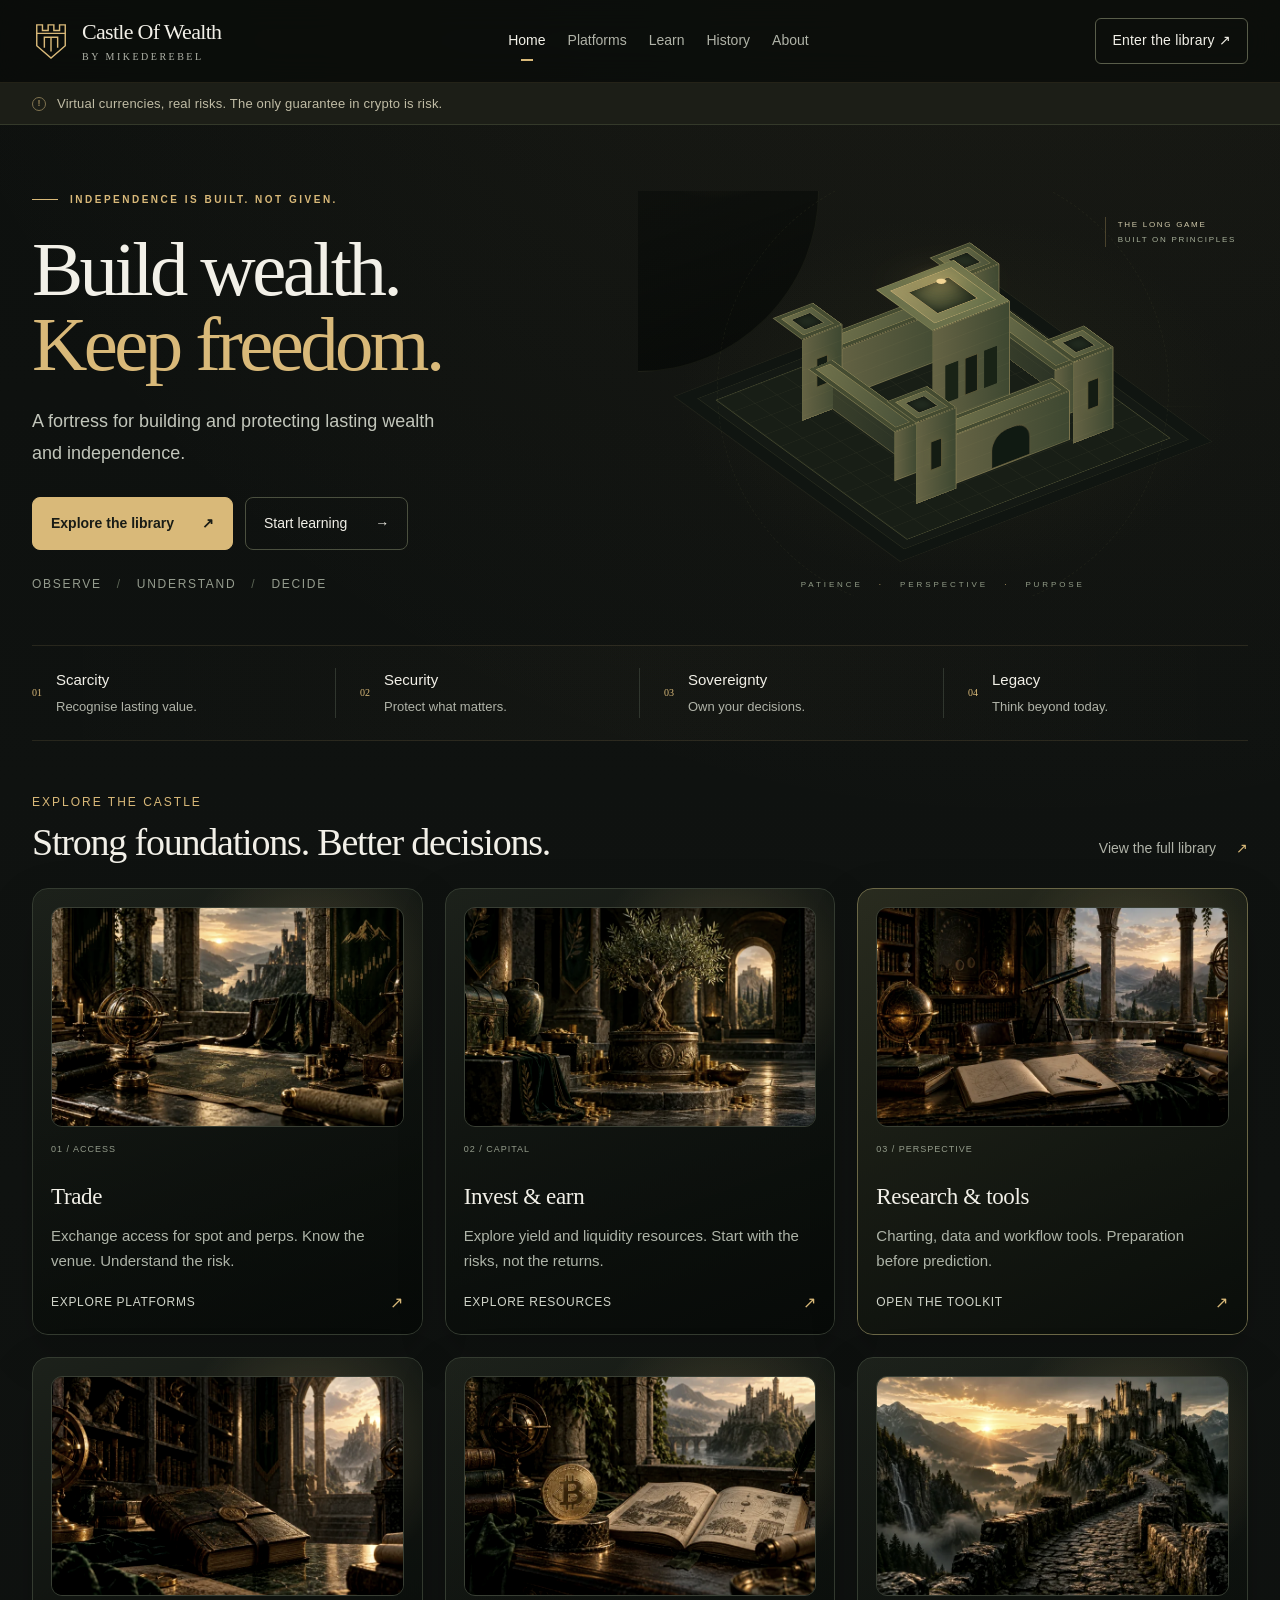
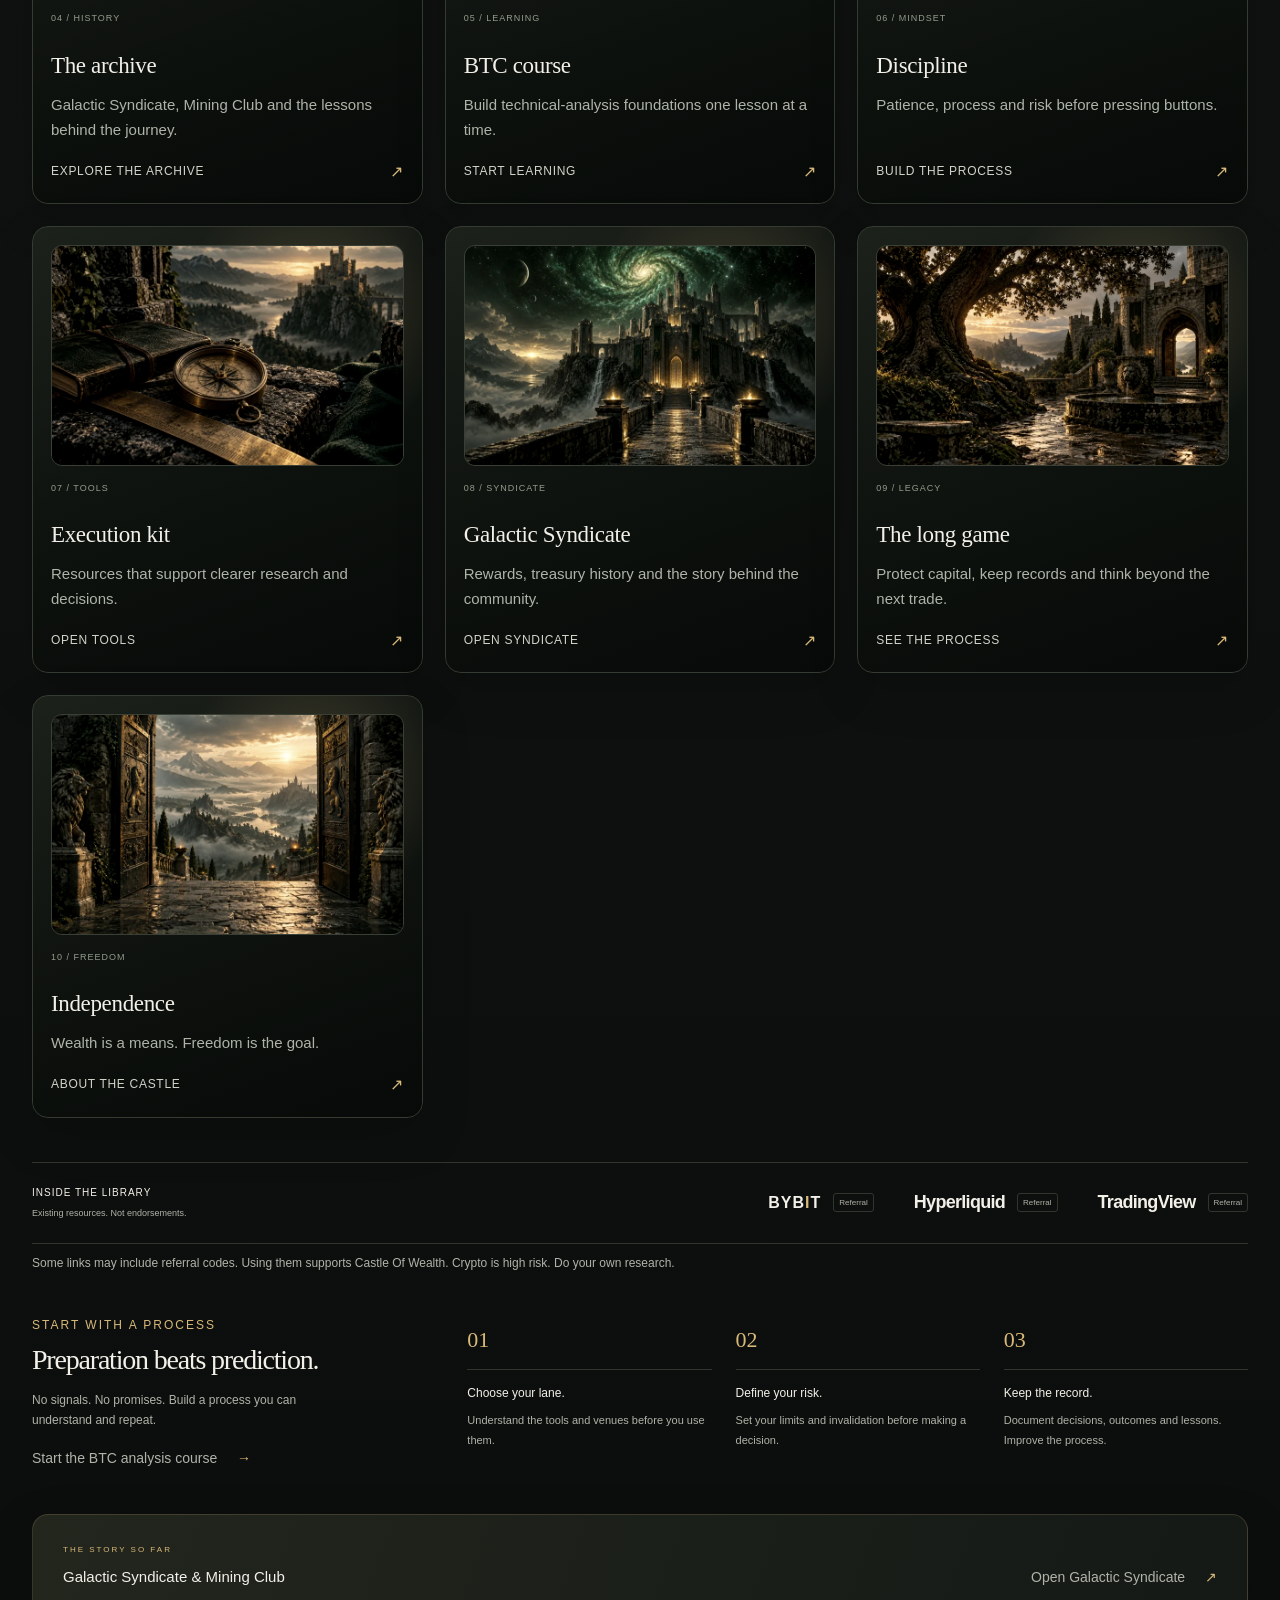
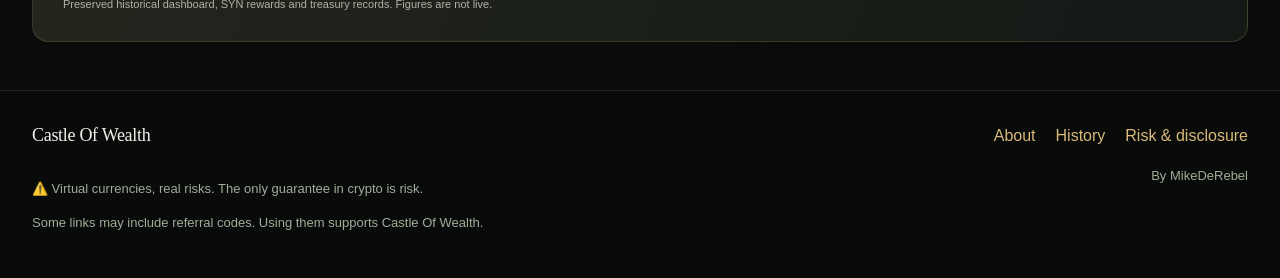
==== commit 61519718: "Renew Castle Of Wealth library, learning and historical pages" ====
--- a/index.html
+++ b/index.html
@@ -6,48 +6,379 @@
 <meta name="theme-color" content="#101311">
 <meta name="description" content="Castle Of Wealth. A fortress for building and protecting lasting wealth and independence. Research, resources, education and the archive by MikeDeRebel.">
 <title>Castle Of Wealth | Build wealth. Keep freedom.</title>
-<style>
-:root{color-scheme:dark;--bg:#101311;--panel:#171b17;--ink:#f2f0e8;--muted:#b0b3a8;--gold:#d9b979;--line:#30362e;--radius:12px}
-*{box-sizing:border-box}html{scroll-behavior:smooth;scroll-padding-top:24px}body{margin:0;background:radial-gradient(circle at 80% -10%,rgba(217,185,121,.08),transparent 30%),linear-gradient(180deg,#0d100e,#101311 34%,#0b0d0c);color:var(--ink);font-family:Arial,Helvetica,sans-serif;font-size:14px;line-height:1.55;-webkit-font-smoothing:antialiased}a{color:inherit;text-decoration:none}button{font:inherit}a:focus-visible{outline:2px solid var(--gold);outline-offset:6px;border-radius:4px}.wrap{width:min(1240px,calc(100% - 96px));margin:auto}.skip{position:absolute;left:20px;top:-100px;background:var(--gold);color:#111;padding:12px;z-index:10}.skip:focus{top:12px}.nav{display:flex;align-items:center;justify-content:space-between;gap:24px;min-height:82px}.brand{display:flex;align-items:center;gap:12px;flex-shrink:0}.brand-name{font-family:Georgia,'Times New Roman',serif;font-size:22px;letter-spacing:-.7px;line-height:1.2}.brand-by{color:var(--muted);font-size:9px;letter-spacing:2.5px;text-transform:uppercase;display:block;margin-top:5px}.brand-mark{width:38px;height:42px;fill:none;stroke:var(--gold);stroke-width:1.5}.navlinks{display:flex;align-items:center;gap:28px;margin:0;padding:0;list-style:none}.mobile-menu{display:none}.navlinks a{color:var(--muted);font-size:12px;display:block;padding:8px 0;transition:color .18s}.navlinks a:hover,.navlinks a[aria-current]{color:var(--ink)}.navlinks a[aria-current]:after{content:'';display:block;height:2px;width:12px;background:var(--gold);margin:6px auto -8px}.nav-cta{border:1px solid #595d4a;border-radius:6px;padding:10px 16px;font-size:11px;letter-spacing:.2px}.nav-cta span{margin-left:20px;color:var(--gold)}.mobile-menu summary{list-style:none;cursor:pointer;width:40px;height:40px;border:1px solid #444b3d;border-radius:8px;display:grid;place-items:center;color:var(--gold);font-size:20px}.mobile-menu summary::-webkit-details-marker{display:none}.mobile-panel{position:absolute;right:14px;top:62px;width:min(280px,calc(100vw - 28px));padding:8px;background:#111512;border:1px solid #3d4437;border-radius:12px;box-shadow:0 18px 50px rgba(0,0,0,.45)}.mobile-panel a{display:flex;justify-content:space-between;align-items:center;padding:13px 14px;border-radius:8px;color:#d9ddd2;font-size:12px}.mobile-panel a:hover,.mobile-panel a:focus{background:#1c221b;color:var(--gold)}header{position:sticky;top:0;z-index:20;border-bottom:1px solid rgba(217,185,121,.12);background:rgba(9,12,10,.78);backdrop-filter:blur(16px)}.notice{background:#1c1e17;border-bottom:1px solid #34392a;padding:10px 0;color:#c0bca5;font-size:10px;letter-spacing:.2px}.notice .wrap{display:flex;align-items:center;gap:11px}.notice-icon{display:flex;align-items:center;justify-content:center;flex:none;border:1px solid #807350;color:var(--gold);width:14px;height:14px;border-radius:50%;font-size:9px}.eyebrow{font-size:10px;letter-spacing:2.5px;font-weight:600;color:var(--gold);text-transform:uppercase;display:flex;align-items:center;gap:12px}.eyebrow:before{content:'';height:1px;width:26px;background:var(--gold)}.hero{display:grid;grid-template-columns:.96fr 1.04fr;gap:42px;align-items:center;min-height:520px;padding:58px 0 42px}.hero-copy{position:relative;z-index:1}.hero h1{font-family:Georgia,'Times New Roman',serif;font-size:clamp(52px,6vw,86px);font-weight:400;line-height:.98;letter-spacing:-3.6px;margin:24px 0 22px;text-wrap:balance}.hero h1 em{color:var(--gold);font-weight:400;font-style:normal}.hero-copy>p{color:#c2c6bb;font-size:16px;line-height:1.8;max-width:430px;margin:0 0 28px}.buttons{display:flex;flex-wrap:wrap;gap:12px}.btn{display:inline-flex;align-items:center;justify-content:space-between;gap:28px;border:1px solid #4b503f;border-radius:8px;padding:14px 18px;font-size:12px;transition:background .18s,transform .18s,border-color .18s,box-shadow .18s}.btn:hover{box-shadow:0 10px 30px rgba(0,0,0,.22)}.btn.primary{background:var(--gold);border-color:var(--gold);color:#191c16;font-weight:600}.btn:hover{transform:translateY(-2px);border-color:var(--gold);background:#252b20}.btn.primary:hover{background:#e8cc96}.small-note{color:#959c8e;font-size:9px;letter-spacing:1.7px;margin-top:25px}.small-note span{margin:0 10px;color:#5c6555}
-/* The decorative fortress is built from CSS planes, with no image or runtime dependencies. */
-.scene{height:405px;position:relative;isolation:isolate;overflow:hidden;background:radial-gradient(ellipse at 52% 51%,#484b2629 0%,#10131100 62%)}.scene:before,.scene:after{content:'';position:absolute;left:50%;top:49%;width:360px;height:360px;border:1px solid #a6a46b13;border-radius:50%;transform:translate(-50%,-50%)}.scene:after{width:450px;height:450px;border-style:dashed}.scene-line{position:absolute;left:5%;right:5%;top:53%;height:1px;background:linear-gradient(90deg,transparent,#838b4829,transparent)}.castle{position:absolute;left:50%;top:55%;width:244px;height:244px;transform-style:preserve-3d;transform:translate(-50%,-50%) rotateX(58deg) rotateZ(-36deg)}.foundation{position:absolute;inset:-41px;transform:translateZ(-6px);background:linear-gradient(#82815816 1px,transparent 1px),linear-gradient(90deg,#82815816 1px,transparent 1px),#181e16;background-size:27px 27px;border:1px solid #77754a66;box-shadow:0 0 0 12px #141914,0 0 0 13px #75754833,0 0 0 29px #101511,0 0 0 30px #75754822}.block{position:absolute;left:var(--x);top:var(--y);width:var(--w);height:var(--d);transform-style:preserve-3d}.block i{position:absolute;display:block;backface-visibility:visible;border:1px solid #bba66b55}.block .roof{inset:0;transform:translateZ(var(--h));background:linear-gradient(135deg,#73744d,#464f37);box-shadow:inset 0 0 0 5px #444b31,inset 0 0 0 6px #ae9c6066}.block .front{left:0;top:100%;width:100%;height:var(--h);transform-origin:top;transform:rotateX(90deg);background:repeating-linear-gradient(0deg,transparent 0px,transparent 17px,#cfb77b14 18px),linear-gradient(90deg,#656344,#3e4831)}.block .side{left:100%;top:0;width:var(--h);height:100%;transform-origin:left;transform:rotateY(-90deg);background:repeating-linear-gradient(90deg,transparent 0px,transparent 17px,#cfb77b14 18px),linear-gradient(#393f2b,#272f23)}.tower .front:after,.keep .front:after{content:'';position:absolute;inset:34% 36% 30%;background:#141c13;border:1px solid #bca66666;box-shadow:0 0 14px #d6b66d24}.tower .roof:after{content:'';position:absolute;inset:12px;border:1px solid #c7b57c80;background:#222c20;box-shadow:inset 0 0 12px #0008}.keep .roof{background:linear-gradient(135deg,#a89a66,#5b6945);box-shadow:inset 0 0 0 9px #6b714b,inset 0 0 0 10px #c8b07690}.keep .roof:after{content:'';position:absolute;inset:22px;border:1px solid #d9b97999;background:linear-gradient(135deg,#686b46,#373f29);box-shadow:inset 0 0 20px #121b13}.keep .front:after{inset:35% 42% 33%;box-shadow:-24px 0 #192316,24px 0 #192316}.gate .front:after{content:'';position:absolute;left:34%;top:0;width:32%;height:70%;background:#101a12;border:1px solid #c6ab7266;border-radius:0 0 20px 20px}.beacon{position:absolute;left:117px;top:114px;width:10px;height:10px;background:#f3d695;border-radius:50%;transform:translateZ(155px);box-shadow:0 0 26px 9px #e9c0736b,0 0 55px 20px #d8bd6622}.scene-label{position:absolute;right:12px;top:26px;border-left:1px solid #b49a6055;padding-left:12px;font-size:8px;line-height:1.9;letter-spacing:1.7px;color:#a8b19a}.scene-label strong{display:block;color:#d0c9aa;font-weight:400}.scene-foot{position:absolute;bottom:5px;left:0;right:0;text-align:center;font-size:8px;letter-spacing:2.9px;color:#939d88}.scene-foot span{color:var(--gold);margin:0 11px}.principles{display:grid;grid-template-columns:repeat(4,1fr);border-top:1px solid rgba(217,185,121,.12);border-bottom:1px solid rgba(217,185,121,.12);padding:22px 0;margin-bottom:52px;background:linear-gradient(90deg,transparent,rgba(217,185,121,.025),transparent)}.principle{display:flex;align-items:center;gap:14px;padding:0 24px;border-right:1px solid var(--line)}.principle:first-child{padding-left:0}.principle:last-child{border:0}.principle-no{font-size:10px;color:var(--gold);font-family:Georgia,serif}.principle strong{display:block;font-size:12px;font-weight:500}.principle small{display:block;color:var(--muted);font-size:10px;margin-top:3px}.section-top{display:flex;align-items:flex-end;justify-content:space-between;gap:18px;margin-bottom:24px}.section-kicker{color:var(--gold);font-size:9px;letter-spacing:2px;text-transform:uppercase;margin-bottom:9px}h2{font-family:Georgia,'Times New Roman',serif;font-size:38px;line-height:1.12;font-weight:400;letter-spacing:-1.2px;margin:0}.textlink{font-size:11px;color:var(--muted);white-space:nowrap;padding:4px 0}.textlink span{margin-left:16px;color:var(--gold)}.textlink:hover{color:var(--gold)}.cards{display:grid;grid-template-columns:repeat(5,1fr);gap:14px}.card{display:flex;flex-direction:column;min-height:300px;padding:14px;background:linear-gradient(160deg,rgba(30,35,28,.95),rgba(16,20,17,.98));border:1px solid #343b30;border-radius:16px;box-shadow:0 18px 50px rgba(0,0,0,.16);transition:transform .22s,border-color .22s,background .22s,box-shadow .22s}.card:hover{transform:translateY(-6px);border-color:#9b8958;background:#21271d;box-shadow:0 24px 60px rgba(0,0,0,.28)}.card.featured{border-color:#6b6746;background:linear-gradient(135deg,#2b2d20,#1b2119)}.card-art{width:100%;aspect-ratio:1.35/1;object-fit:cover;border-radius:11px;border:1px solid #3d4437;margin-bottom:15px;background:#111;box-shadow:inset 0 0 0 1px rgba(255,255,255,.02)}.cinematic-card{position:relative;overflow:hidden;isolation:isolate}.cinematic-card:before{content:'';position:absolute;inset:0;background:radial-gradient(circle at 72% 20%,rgba(217,185,121,.22),transparent 30%),linear-gradient(160deg,rgba(8,12,9,.05),rgba(4,7,5,.75));z-index:-1}.cinematic-card .card-art{filter:contrast(1.08) saturate(.78);transition:transform .35s,filter .35s}.cinematic-card:hover .card-art{transform:scale(1.035);filter:contrast(1.1) saturate(.92)}.cardtop{display:flex;align-items:center;justify-content:space-between;margin-bottom:21px}.cardtop svg{width:24px;height:24px;fill:none;stroke:var(--gold);stroke-width:1.3;stroke-linecap:round;stroke-linejoin:round}.cardtop span{font-size:9px;color:#949c8b;letter-spacing:1px}.card h3{font-family:Georgia,'Times New Roman',serif;font-size:18px;font-weight:400;margin:0 0 8px;letter-spacing:-.35px}.card p{font-size:11px;line-height:1.75;color:#aeb4a8;margin:0;max-width:240px}.card-bottom{display:flex;justify-content:space-between;align-items:center;margin-top:auto;padding-top:20px;color:#d0d4c9;font-size:9px;letter-spacing:.7px;text-transform:uppercase}.card-bottom span{color:var(--gold);font-size:16px}.library{padding-bottom:44px}.platforms{border-top:1px solid var(--line);border-bottom:1px solid var(--line);padding:22px 0;display:flex;justify-content:space-between;gap:26px;align-items:center}.platform-intro{max-width:230px}.platform-intro strong{display:block;font-size:10px;letter-spacing:1px;font-weight:500;text-transform:uppercase}.platform-intro small{color:var(--muted);font-size:9px;display:block;margin-top:5px}.platform-list{display:flex;align-items:center;justify-content:flex-end;gap:40px;flex-wrap:wrap}.platform{display:flex;align-items:center;gap:12px;transition:color .2s}.platform:hover{color:var(--gold)}.platform-word{font-size:18px;letter-spacing:-.7px;font-weight:600}.platform-word.bybit{letter-spacing:1px;font-size:16px}.platform-word.bybit b{color:var(--gold)}.platform small{font-size:8px;color:var(--muted);border:1px solid var(--line);border-radius:3px;padding:2px 5px}.referral-note{font-size:9px;color:var(--muted);margin:10px 0 0}.path-section{display:grid;grid-template-columns:.8fr 1.6fr;gap:45px;padding:42px 0}.path-intro p{color:var(--muted);font-size:12px;max-width:265px;margin:15px 0}.path-intro h2{font-size:28px}.steps{display:grid;grid-template-columns:repeat(3,1fr);gap:24px;padding-top:6px}.step-number{font-family:Georgia,serif;color:var(--gold);font-size:22px;border-bottom:1px solid var(--line);padding-bottom:11px}.step h3{font-size:12px;font-weight:500;margin:14px 0 7px}.step p{font-size:11px;color:var(--muted);margin:0;line-height:1.8}.archive-strip{border:1px solid rgba(217,185,121,.18);border-radius:16px;display:flex;align-items:center;justify-content:space-between;gap:25px;padding:28px 30px;background:linear-gradient(110deg,#23261d,#141916);box-shadow:0 18px 50px rgba(0,0,0,.18);margin-bottom:48px}.archive-strip h3{font-size:15px;font-weight:400;margin:0 0 5px}.archive-strip p{font-size:11px;color:var(--muted);margin:0}.archive-tag{display:block;font-size:8px;letter-spacing:2px;color:var(--gold);margin-bottom:9px}footer{border-top:1px solid rgba(217,185,121,.12);padding:30px 0 32px;background:#090b0a}.footer-top{display:flex;justify-content:space-between;gap:20px;align-items:center}.footer-name{font-family:Georgia,serif;font-size:18px;letter-spacing:-.3px}.footer-motto{color:var(--muted);font-size:10px}.footer-bottom{display:flex;justify-content:space-between;gap:22px;margin-top:14px;font-size:9px;color:#a3ab99}.footer-bottom .risk{max-width:570px;color:#c3bfa6}.footer-bottom a{color:var(--gold)}
-@media(min-width:1450px){.hero{min-height:510px}.scene{height:420px}}
-@media(max-width:1100px){.wrap{width:calc(100% - 56px)}.navlinks{gap:19px}.nav-cta{display:none}.hero{gap:18px}.hero h1{font-size:65px}.scene{transform:scale(.9);transform-origin:center}.principle{padding:0 15px;gap:10px}.cards{grid-template-columns:repeat(3,1fr)}.card{padding:14px}.platform-list{gap:23px}.platform{gap:8px}.platform small{display:none}}
-@media(max-width:760px){.wrap{width:calc(100% - 28px)}.nav{min-height:72px;gap:16px;position:relative}.brand-name{font-size:18px}.brand-mark{width:29px;height:35px}.brand{gap:8px}.brand-by{font-size:7px;letter-spacing:1.9px}.navlinks{display:none}.mobile-menu{display:block;margin-left:auto}.nav-cta{display:none}.notice{font-size:9px;padding:9px 0}.hero{grid-template-columns:1fr;min-height:0;padding:30px 0 22px;gap:8px}.eyebrow{font-size:8px;letter-spacing:1.6px}.hero h1{font-size:61px;letter-spacing:-2.5px;margin:21px 0 17px}.hero-copy>p{font-size:13px;max-width:340px;margin-bottom:22px}.buttons{gap:9px}.btn{padding:12px 14px;gap:20px;font-size:11px}.small-note{font-size:8px;margin-top:19px}.scene{height:303px;transform:none;margin-top:10px}.castle{transform:translate(-50%,-50%) rotateX(58deg) rotateZ(-36deg) scale(.83)}.scene:before{width:280px;height:280px}.scene:after{width:350px;height:350px}.scene-label{top:19px;right:0;font-size:7px}.scene-foot{font-size:7px;bottom:0}.principles{grid-template-columns:repeat(2,1fr);gap:20px 0;padding:20px 0;margin-bottom:30px}.principle,.principle:first-child{padding:0 12px;gap:12px}.principle:nth-child(2){border:0}.principle:nth-child(odd){padding-left:0}.principle small{font-size:9px}.section-top{align-items:flex-start;gap:12px}h2{font-size:27px;max-width:290px}.section-top .textlink{display:none}.cards{grid-template-columns:1fr;gap:14px}.card-art{aspect-ratio:16/10;margin-bottom:14px}.card{padding:14px;min-height:0}.card h3{font-size:20px}.card p{font-size:12px;max-width:none}.card-bottom{padding-top:18px}.cardtop{margin-bottom:18px}.card h3{font-size:14px}.card p{font-size:11px}.card-bottom{font-size:8px}.platforms{align-items:flex-start;flex-direction:column;gap:16px;padding:21px 0}.platform-intro{max-width:none}.platform-list{gap:22px;justify-content:flex-start}.platform-word{font-size:15px}.platform-word.bybit{font-size:14px}.platform{gap:0}.referral-note{line-height:1.7}.path-section{grid-template-columns:1fr;gap:16px;padding:32px 0}.path-intro h2{font-size:27px}.path-intro p{max-width:none;font-size:11px}.steps{gap:17px}.step h3{font-size:11px}.step p{font-size:10px}.step-number{font-size:19px}.archive-strip{padding:21px;flex-direction:column;align-items:flex-start;gap:14px;margin-bottom:30px}.archive-strip h3{font-size:15px}.archive-strip .textlink{font-size:10px}.footer-top{align-items:flex-start;flex-direction:column;gap:6px}.footer-bottom{flex-direction:column;gap:10px;margin-top:16px}.footer-bottom .risk{font-size:9px}}
-@media(max-width:360px){.wrap{width:calc(100% - 22px)}.hero h1{font-size:53px}.navlinks{gap:12px}.brand-name{font-size:17px}.hero .btn{gap:13px;padding:12px}.scene-label{display:none}.platform-list{gap:16px}}
-@media(prefers-reduced-motion:reduce){html{scroll-behavior:auto}*,*:before,*:after{transition:none!important;animation:none!important}}
-@media print{body{background:#fff;color:#111}.scene{display:none}.hero{display:block}.card,.archive-strip{break-inside:avoid}.notice,.risk{color:#111}}
-</style>
+<link rel="stylesheet" href="assets/css/style.css">
 </head>
 <body>
 <a class="skip" href="#main">Skip to content</a>
-<header><div class="wrap nav">
-<a class="brand" href="index.html" aria-label="Castle Of Wealth home"><svg class="brand-mark" viewBox="0 0 40 44" aria-hidden="true"><path d="M5 5h6v6h6V5h6v6h6V5h6v22L20 40 5 27Z"/><path d="M13 29V18h14v11M20 18v15M5 14h30"/></svg><span class="brand-name">Castle Of Wealth<span class="brand-by">by MikeDeRebel</span></span></a>
-<nav aria-label="Main navigation"><ul class="navlinks"><li><a href="index.html" aria-current="page">Home</a></li><li><a href="links.html">Library</a></li><li><a href="bitcoin-technical-analysis-course.html">Learn</a></li><li><a href="galactic_syndicate.html">The archive</a></li></ul></nav><details class="mobile-menu"><summary aria-label="Open navigation">☰</summary><div class="mobile-panel"><a href="index.html" aria-current="page">Home <span>01</span></a><a href="links.html">Library <span>02</span></a><a href="bitcoin-technical-analysis-course.html">Learn <span>03</span></a><a href="galactic_syndicate.html">The archive <span>04</span></a></div></details>
-<a class="nav-cta" href="links.html">Enter the library <span aria-hidden="true">↗</span></a>
-</div></header>
-<aside class="notice" aria-label="Crypto risk warning"><div class="wrap"><span class="notice-icon" aria-hidden="true">!</span><span>Virtual currencies, real risks. The only guarantee in crypto is risk.</span></div></aside>
+<header>
+<div class="wrap nav">
+<a class="brand" href="index.html" aria-label="Castle Of Wealth home">
+<svg class="brand-mark" viewBox="0 0 40 44" aria-hidden="true">
+<path d="M5 5h6v6h6V5h6v6h6V5h6v22L20 40 5 27Z"/>
+<path d="M13 29V18h14v11M20 18v15M5 14h30"/>
+</svg>
+<span class="brand-name">Castle Of Wealth<span class="brand-by">by MikeDeRebel</span>
+</span>
+</a>
+<nav aria-label="Main navigation">
+<ul class="navlinks">
+<li>
+<a href="index.html" aria-current="page">Home</a>
+</li>
+<li>
+<a href="links.html">Platforms</a>
+</li>
+<li>
+<a href="guides.html">Learn</a>
+</li>
+<li>
+<a href="archive.html">History</a>
+</li>
+<li>
+<a href="about.html">About</a>
+</li>
+</ul>
+</nav>
+<details class="mobile-menu">
+<summary aria-label="Open navigation">☰</summary>
+<nav class="mobile-panel" aria-label="Mobile navigation">
+<a href="index.html" aria-current="page">Home</a>
+<a href="links.html">Platforms</a>
+<a href="guides.html">Learn</a>
+<a href="archive.html">History</a>
+<a href="about.html">About</a>
+</nav>
+</details>
+<a class="nav-cta" href="links.html">Enter the library ↗</a>
+</div>
+</header>
+<aside class="notice" aria-label="Crypto risk warning">
+<div class="wrap">
+<span class="notice-icon" aria-hidden="true">!</span>
+<span>Virtual currencies, real risks. The only guarantee in crypto is risk.</span>
+</div>
+</aside>
 <main id="main" class="wrap">
 <section class="hero" aria-labelledby="hero-title">
-<div class="hero-copy"><div class="eyebrow">Independence is built. Not given.</div><h1 id="hero-title">Build wealth.<br><em>Keep freedom.</em></h1><p>A fortress for building and protecting lasting wealth and independence.</p><div class="buttons"><a class="btn primary" href="links.html">Explore the library <span aria-hidden="true">↗</span></a><a class="btn" href="bitcoin-technical-analysis-course.html">Start learning <span aria-hidden="true">→</span></a></div><div class="small-note">OBSERVE <span>/</span> UNDERSTAND <span>/</span> DECIDE</div></div>
-<div class="scene cinematic-card" aria-hidden="true"><div class="scene-line"></div><div class="scene-label"><strong>THE LONG GAME</strong>BUILT ON PRINCIPLES</div><div class="castle"><div class="foundation"></div>
-<div class="block" style="--x:48px;--y:8px;--w:148px;--d:30px;--h:58px"><i class="roof"></i><i class="front"></i><i class="side"></i></div>
-<div class="block" style="--x:8px;--y:48px;--w:30px;--d:148px;--h:58px"><i class="roof"></i><i class="front"></i><i class="side"></i></div>
-<div class="block tower" style="--x:0px;--y:0px;--w:50px;--d:50px;--h:96px"><i class="roof"></i><i class="front"></i><i class="side"></i></div>
-<div class="block tower" style="--x:194px;--y:0px;--w:50px;--d:50px;--h:96px"><i class="roof"></i><i class="front"></i><i class="side"></i></div>
-<div class="block keep" style="--x:74px;--y:74px;--w:96px;--d:96px;--h:140px"><i class="roof"></i><i class="front"></i><i class="side"></i></div>
-<div class="block" style="--x:206px;--y:48px;--w:30px;--d:148px;--h:58px"><i class="roof"></i><i class="front"></i><i class="side"></i></div>
-<div class="block gate" style="--x:48px;--y:206px;--w:148px;--d:30px;--h:58px"><i class="roof"></i><i class="front"></i><i class="side"></i></div>
-<div class="block tower" style="--x:0px;--y:194px;--w:50px;--d:50px;--h:96px"><i class="roof"></i><i class="front"></i><i class="side"></i></div>
-<div class="block tower" style="--x:194px;--y:194px;--w:50px;--d:50px;--h:96px"><i class="roof"></i><i class="front"></i><i class="side"></i></div><div class="beacon"></div></div><div class="scene-foot">PATIENCE <span>·</span> PERSPECTIVE <span>·</span> PURPOSE</div></div>
-</section>
-<section class="principles" aria-label="Our principles"><div class="principle"><span class="principle-no">01</span><div><strong>Scarcity</strong><small>Recognise lasting value.</small></div></div><div class="principle"><span class="principle-no">02</span><div><strong>Security</strong><small>Protect what matters.</small></div></div><div class="principle"><span class="principle-no">03</span><div><strong>Sovereignty</strong><small>Own your decisions.</small></div></div><div class="principle"><span class="principle-no">04</span><div><strong>Legacy</strong><small>Think beyond today.</small></div></div></section>
-<section class="library" id="explore" aria-labelledby="library-title"><div class="section-top"><div><div class="section-kicker">Explore the castle</div><h2 id="library-title">Strong foundations. Better decisions.</h2></div><a class="textlink" href="links.html">View the full library <span aria-hidden="true">↗</span></a></div>
-<div class="cards"><a class="card cinematic-card" href="links.html"><img class="card-art" src="assets/img/8C354A37-19E4-46D8-AF1E-77269D8B9AE0.png" alt="Cinematic Castle Of Wealth trading desk with crowned lion, market chart and warm gold lighting" loading="lazy"><div class="cardtop"><span>01 / ACCESS</span></div><h3>Trade</h3><p>Exchange access for spot and perps. Know the venue. Understand the risk.</p><div class="card-bottom">EXPLORE PLATFORMS <span aria-hidden="true">↗</span></div></a><a class="card cinematic-card" href="links.html"><img class="card-art" src="assets/img/castle-invest-live.svg" alt="Dark cinematic treasury with stacked gold coins, a Bitcoin medallion and Castle Of Wealth lighting" loading="lazy"><div class="cardtop"><span>02 / CAPITAL</span></div><h3>Invest & earn</h3><p>Explore yield and liquidity resources. Start with the risks, not the returns.</p><div class="card-bottom">EXPLORE RESOURCES <span aria-hidden="true">↗</span></div></a><a class="card featured cinematic-card" href="links.html"><img class="card-art" src="assets/img/castle-research.svg" alt="research illustration" loading="lazy"><div class="cardtop"><span>03 / PERSPECTIVE</span></div><h3>Research & tools</h3><p>Charting, data and workflow tools. Preparation before prediction.</p><div class="card-bottom">OPEN THE TOOLKIT <span aria-hidden="true">↗</span></div></a><a class="card cinematic-card" href="galactic_syndicate.html"><img class="card-art" src="assets/img/castle-archive.svg" alt="archive illustration" loading="lazy"><div class="cardtop"><span>04 / HISTORY</span></div><h3>The archive</h3><p>Galactic Syndicate, Mining Club and the lessons behind the journey.</p><div class="card-bottom">EXPLORE THE ARCHIVE <span aria-hidden="true">↗</span></div></a><a class="card cinematic-card" href="bitcoin-technical-analysis-course.html"><img class="card-art" src="assets/img/castle-course.svg" alt="academy illustration" loading="lazy"><div class="cardtop"><span>05 / LEARNING</span></div><h3>BTC course</h3><p>Build technical-analysis foundations one lesson at a time.</p><div class="card-bottom">START LEARNING <span aria-hidden="true">↗</span></div></a><a class="card cinematic-card" href="links.html"><img class="card-art" src="assets/img/castle-mindset.svg" alt="discipline illustration" loading="lazy"><div class="cardtop"><span>06 / MINDSET</span></div><h3>Discipline</h3><p>Patience, process and risk before pressing buttons.</p><div class="card-bottom">BUILD THE PROCESS <span aria-hidden="true">↗</span></div></a><a class="card cinematic-card" href="links.html"><img class="card-art" src="assets/img/castle-tools.svg" alt="toolkit illustration" loading="lazy"><div class="cardtop"><span>07 / TOOLS</span></div><h3>Execution kit</h3><p>Resources that support clearer research and decisions.</p><div class="card-bottom">OPEN TOOLS <span aria-hidden="true">↗</span></div></a><a class="card cinematic-card" href="galactic_syndicate.html"><img class="card-art" src="assets/img/castle-syndicate.svg" alt="syndicate illustration" loading="lazy"><div class="cardtop"><span>08 / SYNDICATE</span></div><h3>Galactic Syndicate</h3><p>Rewards, treasury history and the story behind the community.</p><div class="card-bottom">OPEN SYNDICATE <span aria-hidden="true">↗</span></div></a><a class="card cinematic-card" href="index.html#path-title"><img class="card-art" src="assets/img/castle-legacy.svg" alt="legacy illustration" loading="lazy"><div class="cardtop"><span>09 / LEGACY</span></div><h3>The long game</h3><p>Protect capital, keep records and think beyond the next trade.</p><div class="card-bottom">SEE THE PROCESS <span aria-hidden="true">↗</span></div></a><a class="card cinematic-card" href="index.html#main"><img class="card-art" src="assets/img/castle-freedom.svg" alt="freedom illustration" loading="lazy"><div class="cardtop"><span>10 / FREEDOM</span></div><h3>Independence</h3><p>Wealth is a means. Freedom is the goal.</p><div class="card-bottom">BACK TO THE CASTLE <span aria-hidden="true">↗</span></div></a></div></section>
-<section aria-label="Featured platforms"><div class="platforms"><div class="platform-intro"><strong>Inside the library</strong><small>Existing resources. Not endorsements.</small></div><div class="platform-list"><a class="platform" href="links.html" aria-label="Bybit in the links library"><span class="platform-word bybit">BYB<b>I</b>T</span><small>Referral</small></a><a class="platform" href="links.html" aria-label="Hyperliquid in the links library"><span class="platform-word">Hyperliquid</span><small>Referral</small></a><a class="platform" href="links.html" aria-label="TradingView in the links library"><span class="platform-word">TradingView</span><small>Referral</small></a></div></div><p class="referral-note">Some links may include referral codes. Using them supports Castle Of Wealth. Crypto is high risk. Do your own research.</p></section>
-<section class="path-section" aria-labelledby="path-title"><div class="path-intro"><div class="section-kicker">Start with a process</div><h2 id="path-title">Preparation beats prediction.</h2><p>No signals. No promises. Build a process you can understand and repeat.</p><a class="textlink" href="bitcoin-technical-analysis-course.html">Start the BTC analysis course <span aria-hidden="true">→</span></a></div><div class="steps"><article class="step"><div class="step-number">01</div><h3>Choose your lane.</h3><p>Understand the tools and venues before you use them.</p></article><article class="step"><div class="step-number">02</div><h3>Define your risk.</h3><p>Set your limits and invalidation before making a decision.</p></article><article class="step"><div class="step-number">03</div><h3>Keep the record.</h3><p>Document decisions, outcomes and lessons. Improve the process.</p></article></div></section>
-<section class="archive-strip" aria-labelledby="archive-title"><div><span class="archive-tag">THE STORY SO FAR</span><h3 id="archive-title">Galactic Syndicate &amp; Mining Club</h3><p>The existing dashboard, SYN rewards, treasury history and ecosystem notes.</p></div><a class="textlink" href="galactic_syndicate.html">Open Galactic Syndicate <span aria-hidden="true">↗</span></a></section>
+<div class="hero-copy">
+<div class="eyebrow">Independence is built. Not given.</div>
+<h1 id="hero-title">Build wealth.<br>
+<em>Keep freedom.</em>
+</h1>
+<p>A fortress for building and protecting lasting wealth and independence.</p>
+<div class="buttons">
+<a class="btn primary" href="links.html">Explore the library <span aria-hidden="true">↗</span>
+</a>
+<a class="btn" href="bitcoin-technical-analysis-course.html">Start learning <span aria-hidden="true">→</span>
+</a>
+</div>
+<div class="small-note">OBSERVE <span>/</span> UNDERSTAND <span>/</span> DECIDE</div>
+</div>
+<div class="scene cinematic-card" aria-hidden="true">
+<div class="scene-line">
+</div>
+<div class="scene-label">
+<strong>THE LONG GAME</strong>BUILT ON PRINCIPLES</div>
+<div class="castle">
+<div class="foundation">
+</div>
+<div class="block" style="--x:48px;--y:8px;--w:148px;--d:30px;--h:58px">
+<i class="roof">
+</i>
+<i class="front">
+</i>
+<i class="side">
+</i>
+</div>
+<div class="block" style="--x:8px;--y:48px;--w:30px;--d:148px;--h:58px">
+<i class="roof">
+</i>
+<i class="front">
+</i>
+<i class="side">
+</i>
+</div>
+<div class="block tower" style="--x:0px;--y:0px;--w:50px;--d:50px;--h:96px">
+<i class="roof">
+</i>
+<i class="front">
+</i>
+<i class="side">
+</i>
+</div>
+<div class="block tower" style="--x:194px;--y:0px;--w:50px;--d:50px;--h:96px">
+<i class="roof">
+</i>
+<i class="front">
+</i>
+<i class="side">
+</i>
+</div>
+<div class="block keep" style="--x:74px;--y:74px;--w:96px;--d:96px;--h:140px">
+<i class="roof">
+</i>
+<i class="front">
+</i>
+<i class="side">
+</i>
+</div>
+<div class="block" style="--x:206px;--y:48px;--w:30px;--d:148px;--h:58px">
+<i class="roof">
+</i>
+<i class="front">
+</i>
+<i class="side">
+</i>
+</div>
+<div class="block gate" style="--x:48px;--y:206px;--w:148px;--d:30px;--h:58px">
+<i class="roof">
+</i>
+<i class="front">
+</i>
+<i class="side">
+</i>
+</div>
+<div class="block tower" style="--x:0px;--y:194px;--w:50px;--d:50px;--h:96px">
+<i class="roof">
+</i>
+<i class="front">
+</i>
+<i class="side">
+</i>
+</div>
+<div class="block tower" style="--x:194px;--y:194px;--w:50px;--d:50px;--h:96px">
+<i class="roof">
+</i>
+<i class="front">
+</i>
+<i class="side">
+</i>
+</div>
+<div class="beacon">
+</div>
+</div>
+<div class="scene-foot">PATIENCE <span>·</span> PERSPECTIVE <span>·</span> PURPOSE</div>
+</div>
+</section>
+<section class="principles" aria-label="Our principles">
+<div class="principle">
+<span class="principle-no">01</span>
+<div>
+<strong>Scarcity</strong>
+<small>Recognise lasting value.</small>
+</div>
+</div>
+<div class="principle">
+<span class="principle-no">02</span>
+<div>
+<strong>Security</strong>
+<small>Protect what matters.</small>
+</div>
+</div>
+<div class="principle">
+<span class="principle-no">03</span>
+<div>
+<strong>Sovereignty</strong>
+<small>Own your decisions.</small>
+</div>
+</div>
+<div class="principle">
+<span class="principle-no">04</span>
+<div>
+<strong>Legacy</strong>
+<small>Think beyond today.</small>
+</div>
+</div>
+</section>
+<section class="library" id="explore" aria-labelledby="library-title">
+<div class="section-top">
+<div>
+<div class="section-kicker">Explore the castle</div>
+<h2 id="library-title">Strong foundations. Better decisions.</h2>
+</div>
+<a class="textlink" href="links.html">View the full library <span aria-hidden="true">↗</span>
+</a>
+</div>
+<div class="cards">
+<a class="card cinematic-card" href="trade.html">
+<img class="card-art" src="assets/img/renewal-trade.webp" alt="Fortress trading desk with brass instruments" width="768" height="512" loading="lazy" decoding="async">
+<div class="cardtop">
+<span>01 / ACCESS</span>
+</div>
+<h3>Trade</h3>
+<p>Exchange access for spot and perps. Know the venue. Understand the risk.</p>
+<div class="card-bottom">EXPLORE PLATFORMS <span aria-hidden="true">↗</span>
+</div>
+</a>
+<a class="card cinematic-card" href="invest.html">
+<img class="card-art" src="assets/img/renewal-invest.webp" alt="Stone treasury with gold coins and an olive tree" width="768" height="512" loading="lazy" decoding="async">
+<div class="cardtop">
+<span>02 / CAPITAL</span>
+</div>
+<h3>Invest & earn</h3>
+<p>Explore yield and liquidity resources. Start with the risks, not the returns.</p>
+<div class="card-bottom">EXPLORE RESOURCES <span aria-hidden="true">↗</span>
+</div>
+</a>
+<a class="card featured cinematic-card" href="links.html?category=Tools">
+<img class="card-art" src="assets/img/renewal-research.webp" alt="Observatory library with telescope and notebooks" width="768" height="512" loading="lazy" decoding="async">
+<div class="cardtop">
+<span>03 / PERSPECTIVE</span>
+</div>
+<h3>Research & tools</h3>
+<p>Charting, data and workflow tools. Preparation before prediction.</p>
+<div class="card-bottom">OPEN THE TOOLKIT <span aria-hidden="true">↗</span>
+</div>
+</a>
+<a class="card cinematic-card" href="archive.html">
+<img class="card-art" src="assets/img/renewal-archive.webp" alt="Castle archive with a leather journal" width="768" height="512" loading="lazy" decoding="async">
+<div class="cardtop">
+<span>04 / HISTORY</span>
+</div>
+<h3>The archive</h3>
+<p>Galactic Syndicate, Mining Club and the lessons behind the journey.</p>
+<div class="card-bottom">EXPLORE THE ARCHIVE <span aria-hidden="true">↗</span>
+</div>
+</a>
+<a class="card cinematic-card" href="bitcoin-technical-analysis-course.html">
+<img class="card-art" src="assets/img/renewal-course.webp" alt="Bitcoin learning desk and illustrated book" width="768" height="512" loading="lazy" decoding="async">
+<div class="cardtop">
+<span>05 / LEARNING</span>
+</div>
+<h3>BTC course</h3>
+<p>Build technical-analysis foundations one lesson at a time.</p>
+<div class="card-bottom">START LEARNING <span aria-hidden="true">↗</span>
+</div>
+</a>
+<a class="card cinematic-card" href="guides.html#discipline">
+<img class="card-art" src="assets/img/renewal-mindset.webp" alt="Stone path toward a mountain fortress" width="768" height="512" loading="lazy" decoding="async">
+<div class="cardtop">
+<span>06 / MINDSET</span>
+</div>
+<h3>Discipline</h3>
+<p>Patience, process and risk before pressing buttons.</p>
+<div class="card-bottom">BUILD THE PROCESS <span aria-hidden="true">↗</span>
+</div>
+</a>
+<a class="card cinematic-card" href="links.html?category=Tools">
+<img class="card-art" src="assets/img/renewal-tools.webp" alt="Brass compass and notebook on dark stone" width="768" height="512" loading="lazy" decoding="async">
+<div class="cardtop">
+<span>07 / TOOLS</span>
+</div>
+<h3>Execution kit</h3>
+<p>Resources that support clearer research and decisions.</p>
+<div class="card-bottom">OPEN TOOLS <span aria-hidden="true">↗</span>
+</div>
+</a>
+<a class="card cinematic-card" href="galactic_syndicate.html">
+<img class="card-art" src="assets/img/renewal-syndicate.webp" alt="Cosmic fortress beneath a green galaxy" width="768" height="512" loading="lazy" decoding="async">
+<div class="cardtop">
+<span>08 / SYNDICATE</span>
+</div>
+<h3>Galactic Syndicate</h3>
+<p>Rewards, treasury history and the story behind the community.</p>
+<div class="card-bottom">OPEN SYNDICATE <span aria-hidden="true">↗</span>
+</div>
+</a>
+<a class="card cinematic-card" href="guides.html#long-game">
+<img class="card-art" src="assets/img/renewal-legacy.webp" alt="Ancient oak in a castle courtyard" width="768" height="512" loading="lazy" decoding="async">
+<div class="cardtop">
+<span>09 / LEGACY</span>
+</div>
+<h3>The long game</h3>
+<p>Protect capital, keep records and think beyond the next trade.</p>
+<div class="card-bottom">SEE THE PROCESS <span aria-hidden="true">↗</span>
+</div>
+</a>
+<a class="card cinematic-card" href="about.html">
+<img class="card-art" src="assets/img/renewal-freedom.webp" alt="Open castle gate overlooking a misty landscape" width="768" height="512" loading="lazy" decoding="async">
+<div class="cardtop">
+<span>10 / FREEDOM</span>
+</div>
+<h3>Independence</h3>
+<p>Wealth is a means. Freedom is the goal.</p>
+<div class="card-bottom">ABOUT THE CASTLE <span aria-hidden="true">↗</span>
+</div>
+</a>
+</div>
+</section>
+<section aria-label="Featured platforms">
+<div class="platforms">
+<div class="platform-intro">
+<strong>Inside the library</strong>
+<small>Existing resources. Not endorsements.</small>
+</div>
+<div class="platform-list">
+<a class="platform" href="links.html" aria-label="Bybit in the links library">
+<span class="platform-word bybit">BYB<b>I</b>T</span>
+<small>Referral</small>
+</a>
+<a class="platform" href="links.html" aria-label="Hyperliquid in the links library">
+<span class="platform-word">Hyperliquid</span>
+<small>Referral</small>
+</a>
+<a class="platform" href="links.html" aria-label="TradingView in the links library">
+<span class="platform-word">TradingView</span>
+<small>Referral</small>
+</a>
+</div>
+</div>
+<p class="referral-note">Some links may include referral codes. Using them supports Castle Of Wealth. Crypto is high risk. Do your own research.</p>
+</section>
+<section class="path-section" aria-labelledby="path-title">
+<div class="path-intro">
+<div class="section-kicker">Start with a process</div>
+<h2 id="path-title">Preparation beats prediction.</h2>
+<p>No signals. No promises. Build a process you can understand and repeat.</p>
+<a class="textlink" href="bitcoin-technical-analysis-course.html">Start the BTC analysis course <span aria-hidden="true">→</span>
+</a>
+</div>
+<div class="steps">
+<article class="step">
+<div class="step-number">01</div>
+<h3>Choose your lane.</h3>
+<p>Understand the tools and venues before you use them.</p>
+</article>
+<article class="step">
+<div class="step-number">02</div>
+<h3>Define your risk.</h3>
+<p>Set your limits and invalidation before making a decision.</p>
+</article>
+<article class="step">
+<div class="step-number">03</div>
+<h3>Keep the record.</h3>
+<p>Document decisions, outcomes and lessons. Improve the process.</p>
+</article>
+</div>
+</section>
+<section class="archive-strip" aria-labelledby="archive-title">
+<div>
+<span class="archive-tag">THE STORY SO FAR</span>
+<h3 id="archive-title">Galactic Syndicate &amp; Mining Club</h3>
+<p>Preserved historical dashboard, SYN rewards and treasury records. Figures are not live.</p>
+</div>
+<a class="textlink" href="galactic_syndicate.html">Open Galactic Syndicate <span aria-hidden="true">↗</span>
+</a>
+</section>
 </main>
-<footer><div class="wrap"><div class="footer-top"><div class="footer-name">Castle Of Wealth</div><div class="footer-motto">Wealth is a means. Freedom is the goal.</div></div><div class="footer-bottom"><div class="risk">⚠️ Virtual currencies, real risks. The only guarantee in crypto is risk.</div><div>By MikeDeRebel <span aria-hidden="true">·</span> <a href="#main">Back to top ↑</a></div></div></div></footer>
+<footer>
+<div class="wrap">
+<div class="footer-top">
+<div class="footer-name">Castle Of Wealth</div>
+<div class="footer-links">
+<a href="about.html">About</a>
+<a href="archive.html">History</a>
+<a href="disclaimer.html">Risk &amp; disclosure</a>
+</div>
+</div>
+<div class="footer-bottom">
+<div>
+<p>⚠️ Virtual currencies, real risks. The only guarantee in crypto is risk.</p>
+<p>Some links may include referral codes. Using them supports Castle Of Wealth.</p>
+</div>
+<div>By MikeDeRebel</div>
+</div>
+</div>
+</footer>
 </body>
 </html>
--- a/assets/css/style.css
+++ b/assets/css/style.css
@@ -0,0 +1,23 @@
+
+:root{color-scheme:dark;--bg:#101311;--panel:#171b17;--ink:#f2f0e8;--muted:#b0b3a8;--gold:#d9b979;--line:#30362e;--radius:12px}
+*{box-sizing:border-box}html{scroll-behavior:smooth;scroll-padding-top:24px}body{margin:0;background:radial-gradient(circle at 80% -10%,rgba(217,185,121,.08),transparent 30%),linear-gradient(180deg,#0d100e,#101311 34%,#0b0d0c);color:var(--ink);font-family:Arial,Helvetica,sans-serif;font-size:14px;line-height:1.55;-webkit-font-smoothing:antialiased}a{color:inherit;text-decoration:none}button{font:inherit}a:focus-visible{outline:2px solid var(--gold);outline-offset:6px;border-radius:4px}.wrap{width:min(1240px,calc(100% - 96px));margin:auto}.skip{position:absolute;left:20px;top:-100px;background:var(--gold);color:#111;padding:12px;z-index:10}.skip:focus{top:12px}.nav{display:flex;align-items:center;justify-content:space-between;gap:24px;min-height:82px}.brand{display:flex;align-items:center;gap:12px;flex-shrink:0}.brand-name{font-family:Georgia,'Times New Roman',serif;font-size:22px;letter-spacing:-.7px;line-height:1.2}.brand-by{color:var(--muted);font-size:9px;letter-spacing:2.5px;text-transform:uppercase;display:block;margin-top:5px}.brand-mark{width:38px;height:42px;fill:none;stroke:var(--gold);stroke-width:1.5}.navlinks{display:flex;align-items:center;gap:28px;margin:0;padding:0;list-style:none}.mobile-menu{display:none}.navlinks a{color:var(--muted);font-size:12px;display:block;padding:8px 0;transition:color .18s}.navlinks a:hover,.navlinks a[aria-current]{color:var(--ink)}.navlinks a[aria-current]:after{content:'';display:block;height:2px;width:12px;background:var(--gold);margin:6px auto -8px}.nav-cta{border:1px solid #595d4a;border-radius:6px;padding:10px 16px;font-size:11px;letter-spacing:.2px}.nav-cta span{margin-left:20px;color:var(--gold)}.mobile-menu summary{list-style:none;cursor:pointer;width:40px;height:40px;border:1px solid #444b3d;border-radius:8px;display:grid;place-items:center;color:var(--gold);font-size:20px}.mobile-menu summary::-webkit-details-marker{display:none}.mobile-panel{position:absolute;right:14px;top:62px;width:min(280px,calc(100vw - 28px));padding:8px;background:#111512;border:1px solid #3d4437;border-radius:12px;box-shadow:0 18px 50px rgba(0,0,0,.45)}.mobile-panel a{display:flex;justify-content:space-between;align-items:center;padding:13px 14px;border-radius:8px;color:#d9ddd2;font-size:12px}.mobile-panel a:hover,.mobile-panel a:focus{background:#1c221b;color:var(--gold)}header{position:sticky;top:0;z-index:20;border-bottom:1px solid rgba(217,185,121,.12);background:rgba(9,12,10,.78);backdrop-filter:blur(16px)}.notice{background:#1c1e17;border-bottom:1px solid #34392a;padding:10px 0;color:#c0bca5;font-size:10px;letter-spacing:.2px}.notice .wrap{display:flex;align-items:center;gap:11px}.notice-icon{display:flex;align-items:center;justify-content:center;flex:none;border:1px solid #807350;color:var(--gold);width:14px;height:14px;border-radius:50%;font-size:9px}.eyebrow{font-size:10px;letter-spacing:2.5px;font-weight:600;color:var(--gold);text-transform:uppercase;display:flex;align-items:center;gap:12px}.eyebrow:before{content:'';height:1px;width:26px;background:var(--gold)}.hero{display:grid;grid-template-columns:.96fr 1.04fr;gap:42px;align-items:center;min-height:520px;padding:58px 0 42px}.hero-copy{position:relative;z-index:1}.hero h1{font-family:Georgia,'Times New Roman',serif;font-size:clamp(52px,6vw,86px);font-weight:400;line-height:.98;letter-spacing:-3.6px;margin:24px 0 22px;text-wrap:balance}.hero h1 em{color:var(--gold);font-weight:400;font-style:normal}.hero-copy>p{color:#c2c6bb;font-size:16px;line-height:1.8;max-width:430px;margin:0 0 28px}.buttons{display:flex;flex-wrap:wrap;gap:12px}.btn{display:inline-flex;align-items:center;justify-content:space-between;gap:28px;border:1px solid #4b503f;border-radius:8px;padding:14px 18px;font-size:12px;transition:background .18s,transform .18s,border-color .18s,box-shadow .18s}.btn:hover{box-shadow:0 10px 30px rgba(0,0,0,.22)}.btn.primary{background:var(--gold);border-color:var(--gold);color:#191c16;font-weight:600}.btn:hover{transform:translateY(-2px);border-color:var(--gold);background:#252b20}.btn.primary:hover{background:#e8cc96}.small-note{color:#959c8e;font-size:9px;letter-spacing:1.7px;margin-top:25px}.small-note span{margin:0 10px;color:#5c6555}
+/* The decorative fortress is built from CSS planes, with no image or runtime dependencies. */
+.scene{height:405px;position:relative;isolation:isolate;overflow:hidden;background:radial-gradient(ellipse at 52% 51%,#484b2629 0%,#10131100 62%)}.scene:before,.scene:after{content:'';position:absolute;left:50%;top:49%;width:360px;height:360px;border:1px solid #a6a46b13;border-radius:50%;transform:translate(-50%,-50%)}.scene:after{width:450px;height:450px;border-style:dashed}.scene-line{position:absolute;left:5%;right:5%;top:53%;height:1px;background:linear-gradient(90deg,transparent,#838b4829,transparent)}.castle{position:absolute;left:50%;top:55%;width:244px;height:244px;transform-style:preserve-3d;transform:translate(-50%,-50%) rotateX(58deg) rotateZ(-36deg)}.foundation{position:absolute;inset:-41px;transform:translateZ(-6px);background:linear-gradient(#82815816 1px,transparent 1px),linear-gradient(90deg,#82815816 1px,transparent 1px),#181e16;background-size:27px 27px;border:1px solid #77754a66;box-shadow:0 0 0 12px #141914,0 0 0 13px #75754833,0 0 0 29px #101511,0 0 0 30px #75754822}.block{position:absolute;left:var(--x);top:var(--y);width:var(--w);height:var(--d);transform-style:preserve-3d}.block i{position:absolute;display:block;backface-visibility:visible;border:1px solid #bba66b55}.block .roof{inset:0;transform:translateZ(var(--h));background:linear-gradient(135deg,#73744d,#464f37);box-shadow:inset 0 0 0 5px #444b31,inset 0 0 0 6px #ae9c6066}.block .front{left:0;top:100%;width:100%;height:var(--h);transform-origin:top;transform:rotateX(90deg);background:repeating-linear-gradient(0deg,transparent 0px,transparent 17px,#cfb77b14 18px),linear-gradient(90deg,#656344,#3e4831)}.block .side{left:100%;top:0;width:var(--h);height:100%;transform-origin:left;transform:rotateY(-90deg);background:repeating-linear-gradient(90deg,transparent 0px,transparent 17px,#cfb77b14 18px),linear-gradient(#393f2b,#272f23)}.tower .front:after,.keep .front:after{content:'';position:absolute;inset:34% 36% 30%;background:#141c13;border:1px solid #bca66666;box-shadow:0 0 14px #d6b66d24}.tower .roof:after{content:'';position:absolute;inset:12px;border:1px solid #c7b57c80;background:#222c20;box-shadow:inset 0 0 12px #0008}.keep .roof{background:linear-gradient(135deg,#a89a66,#5b6945);box-shadow:inset 0 0 0 9px #6b714b,inset 0 0 0 10px #c8b07690}.keep .roof:after{content:'';position:absolute;inset:22px;border:1px solid #d9b97999;background:linear-gradient(135deg,#686b46,#373f29);box-shadow:inset 0 0 20px #121b13}.keep .front:after{inset:35% 42% 33%;box-shadow:-24px 0 #192316,24px 0 #192316}.gate .front:after{content:'';position:absolute;left:34%;top:0;width:32%;height:70%;background:#101a12;border:1px solid #c6ab7266;border-radius:0 0 20px 20px}.beacon{position:absolute;left:117px;top:114px;width:10px;height:10px;background:#f3d695;border-radius:50%;transform:translateZ(155px);box-shadow:0 0 26px 9px #e9c0736b,0 0 55px 20px #d8bd6622}.scene-label{position:absolute;right:12px;top:26px;border-left:1px solid #b49a6055;padding-left:12px;font-size:8px;line-height:1.9;letter-spacing:1.7px;color:#a8b19a}.scene-label strong{display:block;color:#d0c9aa;font-weight:400}.scene-foot{position:absolute;bottom:5px;left:0;right:0;text-align:center;font-size:8px;letter-spacing:2.9px;color:#939d88}.scene-foot span{color:var(--gold);margin:0 11px}.principles{display:grid;grid-template-columns:repeat(4,1fr);border-top:1px solid rgba(217,185,121,.12);border-bottom:1px solid rgba(217,185,121,.12);padding:22px 0;margin-bottom:52px;background:linear-gradient(90deg,transparent,rgba(217,185,121,.025),transparent)}.principle{display:flex;align-items:center;gap:14px;padding:0 24px;border-right:1px solid var(--line)}.principle:first-child{padding-left:0}.principle:last-child{border:0}.principle-no{font-size:10px;color:var(--gold);font-family:Georgia,serif}.principle strong{display:block;font-size:12px;font-weight:500}.principle small{display:block;color:var(--muted);font-size:10px;margin-top:3px}.section-top{display:flex;align-items:flex-end;justify-content:space-between;gap:18px;margin-bottom:24px}.section-kicker{color:var(--gold);font-size:9px;letter-spacing:2px;text-transform:uppercase;margin-bottom:9px}h2{font-family:Georgia,'Times New Roman',serif;font-size:38px;line-height:1.12;font-weight:400;letter-spacing:-1.2px;margin:0}.textlink{font-size:11px;color:var(--muted);white-space:nowrap;padding:4px 0}.textlink span{margin-left:16px;color:var(--gold)}.textlink:hover{color:var(--gold)}.cards{display:grid;grid-template-columns:repeat(5,1fr);gap:14px}.card{display:flex;flex-direction:column;min-height:300px;padding:14px;background:linear-gradient(160deg,rgba(30,35,28,.95),rgba(16,20,17,.98));border:1px solid #343b30;border-radius:16px;box-shadow:0 18px 50px rgba(0,0,0,.16);transition:transform .22s,border-color .22s,background .22s,box-shadow .22s}.card:hover{transform:translateY(-6px);border-color:#9b8958;background:#21271d;box-shadow:0 24px 60px rgba(0,0,0,.28)}.card.featured{border-color:#6b6746;background:linear-gradient(135deg,#2b2d20,#1b2119)}.card-art{width:100%;aspect-ratio:1.35/1;object-fit:cover;border-radius:11px;border:1px solid #3d4437;margin-bottom:15px;background:#111;box-shadow:inset 0 0 0 1px rgba(255,255,255,.02)}.cinematic-card{position:relative;overflow:hidden;isolation:isolate}.cinematic-card:before{content:'';position:absolute;inset:0;background:radial-gradient(circle at 72% 20%,rgba(217,185,121,.22),transparent 30%),linear-gradient(160deg,rgba(8,12,9,.05),rgba(4,7,5,.75));z-index:-1}.cinematic-card .card-art{filter:contrast(1.08) saturate(.78);transition:transform .35s,filter .35s}.cinematic-card:hover .card-art{transform:scale(1.035);filter:contrast(1.1) saturate(.92)}.cardtop{display:flex;align-items:center;justify-content:space-between;margin-bottom:21px}.cardtop svg{width:24px;height:24px;fill:none;stroke:var(--gold);stroke-width:1.3;stroke-linecap:round;stroke-linejoin:round}.cardtop span{font-size:9px;color:#949c8b;letter-spacing:1px}.card h3{font-family:Georgia,'Times New Roman',serif;font-size:18px;font-weight:400;margin:0 0 8px;letter-spacing:-.35px}.card p{font-size:11px;line-height:1.75;color:#aeb4a8;margin:0;max-width:240px}.card-bottom{display:flex;justify-content:space-between;align-items:center;margin-top:auto;padding-top:20px;color:#d0d4c9;font-size:9px;letter-spacing:.7px;text-transform:uppercase}.card-bottom span{color:var(--gold);font-size:16px}.library{padding-bottom:44px}.platforms{border-top:1px solid var(--line);border-bottom:1px solid var(--line);padding:22px 0;display:flex;justify-content:space-between;gap:26px;align-items:center}.platform-intro{max-width:230px}.platform-intro strong{display:block;font-size:10px;letter-spacing:1px;font-weight:500;text-transform:uppercase}.platform-intro small{color:var(--muted);font-size:9px;display:block;margin-top:5px}.platform-list{display:flex;align-items:center;justify-content:flex-end;gap:40px;flex-wrap:wrap}.platform{display:flex;align-items:center;gap:12px;transition:color .2s}.platform:hover{color:var(--gold)}.platform-word{font-size:18px;letter-spacing:-.7px;font-weight:600}.platform-word.bybit{letter-spacing:1px;font-size:16px}.platform-word.bybit b{color:var(--gold)}.platform small{font-size:8px;color:var(--muted);border:1px solid var(--line);border-radius:3px;padding:2px 5px}.referral-note{font-size:9px;color:var(--muted);margin:10px 0 0}.path-section{display:grid;grid-template-columns:.8fr 1.6fr;gap:45px;padding:42px 0}.path-intro p{color:var(--muted);font-size:12px;max-width:265px;margin:15px 0}.path-intro h2{font-size:28px}.steps{display:grid;grid-template-columns:repeat(3,1fr);gap:24px;padding-top:6px}.step-number{font-family:Georgia,serif;color:var(--gold);font-size:22px;border-bottom:1px solid var(--line);padding-bottom:11px}.step h3{font-size:12px;font-weight:500;margin:14px 0 7px}.step p{font-size:11px;color:var(--muted);margin:0;line-height:1.8}.archive-strip{border:1px solid rgba(217,185,121,.18);border-radius:16px;display:flex;align-items:center;justify-content:space-between;gap:25px;padding:28px 30px;background:linear-gradient(110deg,#23261d,#141916);box-shadow:0 18px 50px rgba(0,0,0,.18);margin-bottom:48px}.archive-strip h3{font-size:15px;font-weight:400;margin:0 0 5px}.archive-strip p{font-size:11px;color:var(--muted);margin:0}.archive-tag{display:block;font-size:8px;letter-spacing:2px;color:var(--gold);margin-bottom:9px}footer{border-top:1px solid rgba(217,185,121,.12);padding:30px 0 32px;background:#090b0a}.footer-top{display:flex;justify-content:space-between;gap:20px;align-items:center}.footer-name{font-family:Georgia,serif;font-size:18px;letter-spacing:-.3px}.footer-motto{color:var(--muted);font-size:10px}.footer-bottom{display:flex;justify-content:space-between;gap:22px;margin-top:14px;font-size:9px;color:#a3ab99}.footer-bottom .risk{max-width:570px;color:#c3bfa6}.footer-bottom a{color:var(--gold)}
+@media(min-width:1450px){.hero{min-height:510px}.scene{height:420px}}
+@media(max-width:1100px){.wrap{width:calc(100% - 56px)}.navlinks{gap:19px}.nav-cta{display:none}.hero{gap:18px}.hero h1{font-size:65px}.scene{transform:scale(.9);transform-origin:center}.principle{padding:0 15px;gap:10px}.cards{grid-template-columns:repeat(3,1fr)}.card{padding:14px}.platform-list{gap:23px}.platform{gap:8px}.platform small{display:none}}
+@media(max-width:760px){.wrap{width:calc(100% - 28px)}.nav{min-height:72px;gap:16px;position:relative}.brand-name{font-size:18px}.brand-mark{width:29px;height:35px}.brand{gap:8px}.brand-by{font-size:7px;letter-spacing:1.9px}.navlinks{display:none}.mobile-menu{display:block;margin-left:auto}.nav-cta{display:none}.notice{font-size:9px;padding:9px 0}.hero{grid-template-columns:1fr;min-height:0;padding:30px 0 22px;gap:8px}.eyebrow{font-size:8px;letter-spacing:1.6px}.hero h1{font-size:61px;letter-spacing:-2.5px;margin:21px 0 17px}.hero-copy>p{font-size:13px;max-width:340px;margin-bottom:22px}.buttons{gap:9px}.btn{padding:12px 14px;gap:20px;font-size:11px}.small-note{font-size:8px;margin-top:19px}.scene{height:303px;transform:none;margin-top:10px}.castle{transform:translate(-50%,-50%) rotateX(58deg) rotateZ(-36deg) scale(.83)}.scene:before{width:280px;height:280px}.scene:after{width:350px;height:350px}.scene-label{top:19px;right:0;font-size:7px}.scene-foot{font-size:7px;bottom:0}.principles{grid-template-columns:repeat(2,1fr);gap:20px 0;padding:20px 0;margin-bottom:30px}.principle,.principle:first-child{padding:0 12px;gap:12px}.principle:nth-child(2){border:0}.principle:nth-child(odd){padding-left:0}.principle small{font-size:9px}.section-top{align-items:flex-start;gap:12px}h2{font-size:27px;max-width:290px}.section-top .textlink{display:none}.cards{grid-template-columns:1fr;gap:14px}.card-art{aspect-ratio:16/10;margin-bottom:14px}.card{padding:14px;min-height:0}.card h3{font-size:20px}.card p{font-size:12px;max-width:none}.card-bottom{padding-top:18px}.cardtop{margin-bottom:18px}.card h3{font-size:14px}.card p{font-size:11px}.card-bottom{font-size:8px}.platforms{align-items:flex-start;flex-direction:column;gap:16px;padding:21px 0}.platform-intro{max-width:none}.platform-list{gap:22px;justify-content:flex-start}.platform-word{font-size:15px}.platform-word.bybit{font-size:14px}.platform{gap:0}.referral-note{line-height:1.7}.path-section{grid-template-columns:1fr;gap:16px;padding:32px 0}.path-intro h2{font-size:27px}.path-intro p{max-width:none;font-size:11px}.steps{gap:17px}.step h3{font-size:11px}.step p{font-size:10px}.step-number{font-size:19px}.archive-strip{padding:21px;flex-direction:column;align-items:flex-start;gap:14px;margin-bottom:30px}.archive-strip h3{font-size:15px}.archive-strip .textlink{font-size:10px}.footer-top{align-items:flex-start;flex-direction:column;gap:6px}.footer-bottom{flex-direction:column;gap:10px;margin-top:16px}.footer-bottom .risk{font-size:9px}}
+@media(max-width:360px){.wrap{width:calc(100% - 22px)}.hero h1{font-size:53px}.navlinks{gap:12px}.brand-name{font-size:17px}.hero .btn{gap:13px;padding:12px}.scene-label{display:none}.platform-list{gap:16px}}
+@media(prefers-reduced-motion:reduce){html{scroll-behavior:auto}*,*:before,*:after{transition:none!important;animation:none!important}}
+@media print{body{background:#fff;color:#111}.scene{display:none}.hero{display:block}.card,.archive-strip{break-inside:avoid}.notice,.risk{color:#111}}
+
+/* Shared renewal: readable typography and consistent page navigation. */
+body{font-size:16px;line-height:1.65}.wrap,.container{width:min(1240px,calc(100% - 64px));margin:auto}.brand-by{font-size:10px}.navlinks{gap:22px}.navlinks a,.nav-cta,.btn,.textlink{font-size:14px}.card h3{font-size:23px}.card p{font-size:15px;line-height:1.65}.cardtop,.card-bottom,.section-kicker,.small-note,.referral-note{font-size:12px}.card{padding:18px}.cards{grid-template-columns:repeat(3,minmax(0,1fr));gap:22px}.card-art{aspect-ratio:1.6;object-fit:cover}.card-bottom{margin-top:auto;padding-top:16px}.hero-copy>p{font-size:18px}.principle strong{font-size:15px}.principle small{font-size:13px}.notice{font-size:13px}.footer-bottom{font-size:13px}footer a{color:var(--gold)}.page-intro{padding:64px 0 30px;max-width:850px}.page-intro h1{font:400 clamp(38px,5vw,64px)/1.08 Georgia,serif;margin:18px 0;color:var(--ink)}.page-intro p{font-size:18px;color:var(--muted)}.page-content{padding-bottom:72px}.risk-note,.note{border:1px solid #6b6746;border-radius:10px;background:#25271b;padding:14px 18px;margin:20px 0;color:#e4d9b9}.muted{color:var(--muted)}.grid{display:grid;grid-template-columns:repeat(3,minmax(0,1fr));gap:22px}.content-card,.course-viewer,.quiz-card{background:var(--panel);border:1px solid var(--line);border-radius:16px;padding:28px}.content-card h2,.content-card h3{font:400 28px/1.2 Georgia,serif;margin:0 0 14px}.content-card p{color:var(--muted)}.content-card a{color:var(--gold);text-decoration:underline;text-underline-offset:4px}.stack{display:grid;gap:24px}.filters{display:flex;flex-wrap:wrap;gap:10px;margin:22px 0}.filter-btn,.button{font:inherit;cursor:pointer;border:1px solid #59624c;border-radius:8px;padding:11px 17px;color:var(--ink);background:#1a2118;display:inline-block}.filter-btn.active,.button.primary{background:var(--gold);color:#141812}.search-label{display:block;font-weight:600}.search{width:min(100%,600px);font:inherit;color:var(--ink);background:var(--panel);padding:14px;border:1px solid #59624c;border-radius:8px;margin:8px 0}.link-card h2{font:400 27px/1.2 Georgia,serif}.link-card a{color:var(--gold);text-decoration:underline}.card-meta{display:flex;gap:8px;flex-wrap:wrap;font-size:13px;color:var(--muted)}.pill{border:1px solid var(--line);border-radius:30px;padding:3px 9px}.empty-state{padding:28px;border:1px solid var(--line);border-radius:10px;grid-column:1/-1}.course-layout{display:grid;grid-template-columns:1fr;gap:28px}.course-image{margin:20px 0}.course-image img{display:block;width:100%;max-height:520px;object-fit:contain;background:#101311;border-radius:10px}.course-controls{display:flex;gap:12px;flex-wrap:wrap;margin-top:22px}.course-progress{color:var(--gold)}.quiz-list{display:grid;gap:18px;padding-left:24px}.quiz-item{border-bottom:1px solid var(--line);padding:0 0 20px}.quiz-item h3{font-size:18px}.quiz-options{display:grid;gap:8px}.quiz-options label{display:flex;gap:12px;align-items:baseline;cursor:pointer;padding:8px;border-radius:6px}.quiz-options label:has(input:checked){background:#303924}.quiz-options input{accent-color:var(--gold)}.quiz-feedback{font-weight:600}.result-box{padding:18px;border:1px solid var(--line);margin-top:20px}button:disabled{opacity:.5;cursor:default}a:focus-visible,button:focus-visible,input:focus-visible,summary:focus-visible{outline:3px solid var(--gold);outline-offset:4px}.nav-current{color:var(--gold)}.syndicate-context{padding:26px 0}.syndicate-context h1{font:400 36px Georgia,serif}.history-table,.history-grid{max-width:100%}.history-row{min-width:0}.history-row>div{overflow-wrap:anywhere}.footer-top{flex-wrap:wrap;gap:18px}.footer-links{display:flex;gap:20px;flex-wrap:wrap}
+@media(max-width:900px){.cards,.grid{grid-template-columns:repeat(2,minmax(0,1fr))}.navlinks{display:none}.mobile-menu{display:block}.nav-cta{display:none}.nav{min-height:78px}.mobile-panel a{font-size:16px}.principles{grid-template-columns:repeat(2,1fr);gap:18px}.principle{padding:0;border:0}.hero{gap:15px}.brand-name{font-size:23px}}
+@media(max-width:600px){.wrap,.container{width:calc(100% - 32px)}.cards,.grid{grid-template-columns:1fr}.hero{grid-template-columns:1fr;padding-top:36px}.hero h1{font-size:58px}.scene{height:310px}.section-top{align-items:start;flex-direction:column}.page-intro{padding-top:36px}.content-card,.course-viewer,.quiz-card{padding:20px}.footer-bottom{flex-direction:column;align-items:start;gap:14px}.history-row{font-size:11px}.brand-by{letter-spacing:1.6px}}
+@media(prefers-reduced-motion:reduce){html{scroll-behavior:auto}*,*:before,*:after{transition:none!important;animation:none!important}}
+.course-media{display:block;width:100%;max-height:520px;object-fit:contain;border-radius:12px;background:#101311}.course-stage{margin:20px 0}.course-viewer{display:block}.course-caption{margin-top:24px}.quiz-question{min-inline-size:0;border:1px solid var(--line);border-radius:12px;padding:18px;margin:18px 0}.quiz-question legend{font-weight:600;padding:0 8px}.quiz-options label{overflow-wrap:anywhere}.quiz-options input{flex-shrink:0}.quiz-question .correct{color:#b6d79e}.quiz-question .incorrect{color:#e8bd91}
+
+.card p{max-width:none}.course-media-wrap{margin:22px 0}.course-viewer,.quiz{margin-bottom:28px;min-height:0}.course-viewer:hover,.quiz:hover{transform:none;border-color:var(--line);background:var(--panel)}.quiz{display:block}.course-next-cta{margin-top:24px}.quiz-result{margin-top:20px;font-weight:600;color:var(--gold)}.sr-only{position:absolute;width:1px;height:1px;padding:0;margin:-1px;overflow:hidden;clip:rect(0,0,0,0);white-space:nowrap;border:0}.button-row{display:flex;gap:12px;flex-wrap:wrap}
+.skip{position:fixed;z-index:100}.cow-history .history-header,.cow-history .history-row{min-width:620px}
+html{scroll-padding-top:104px}
+.card-art{height:auto}
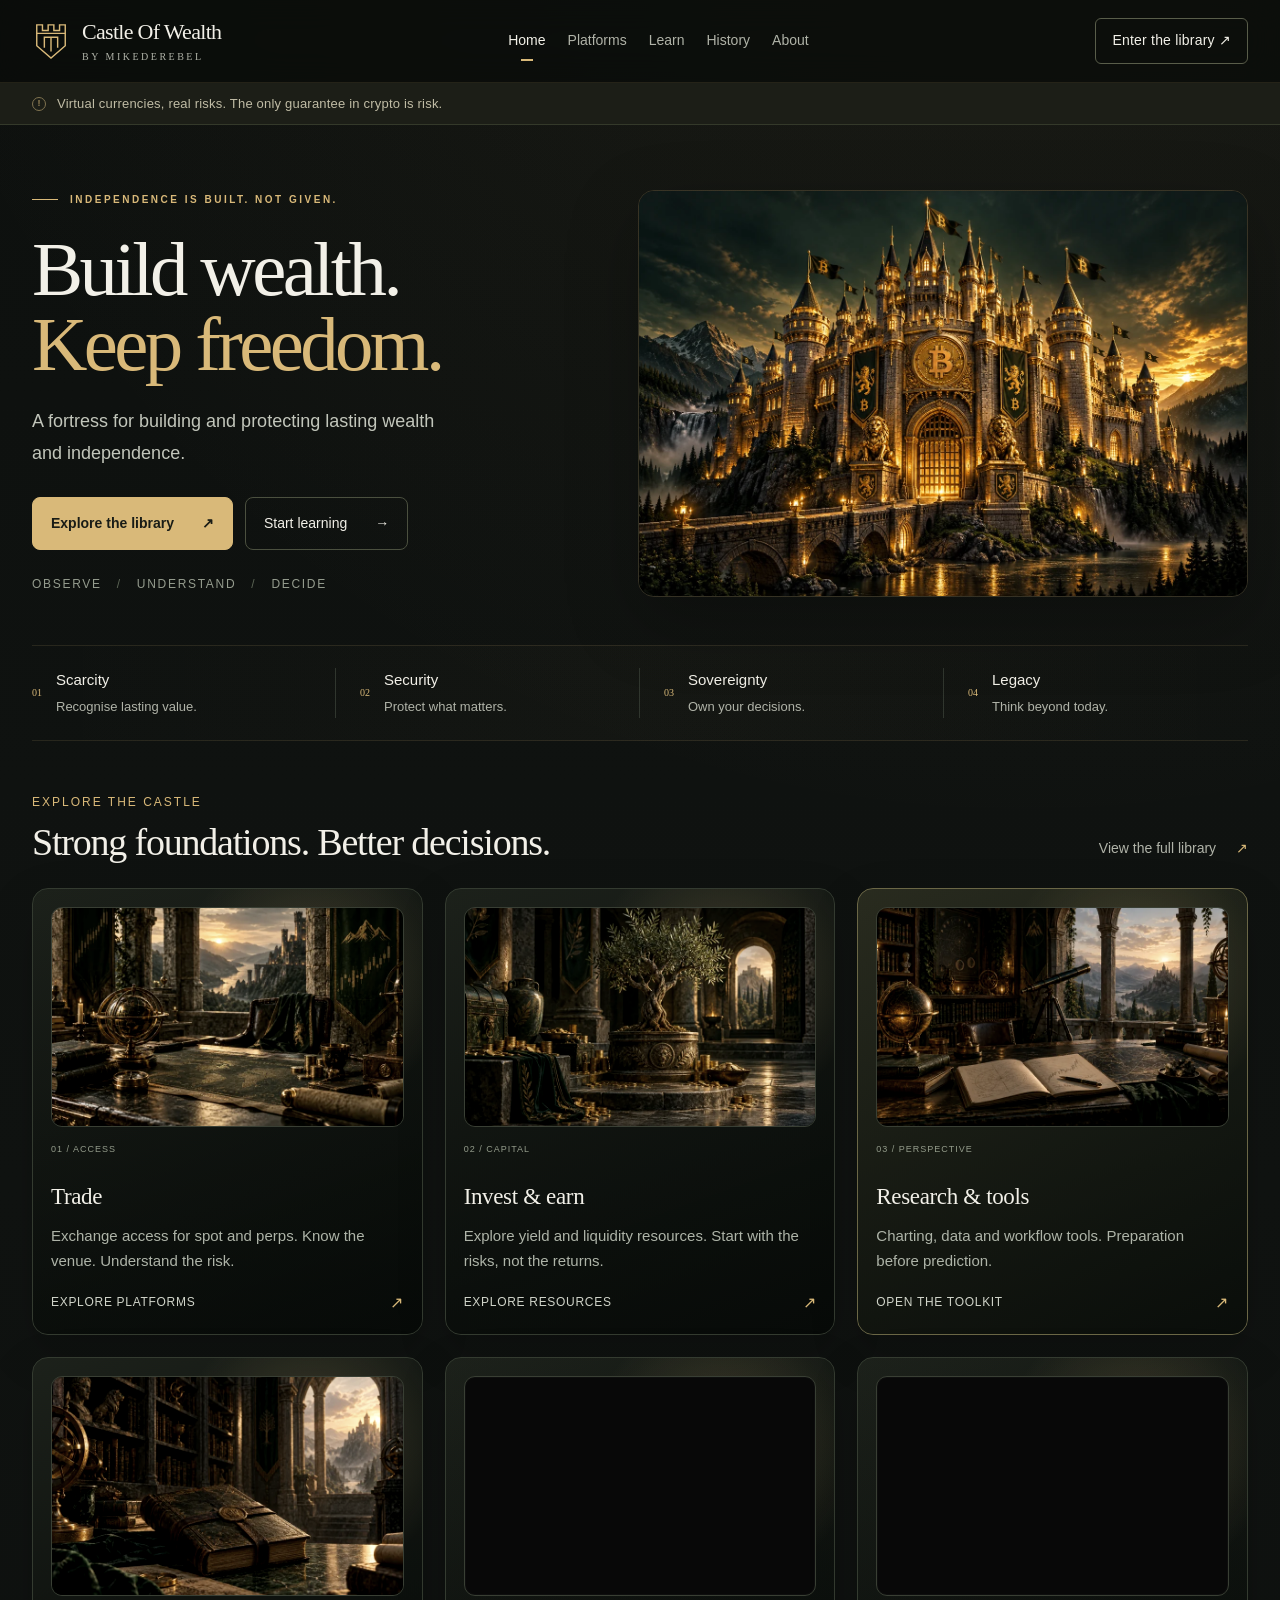
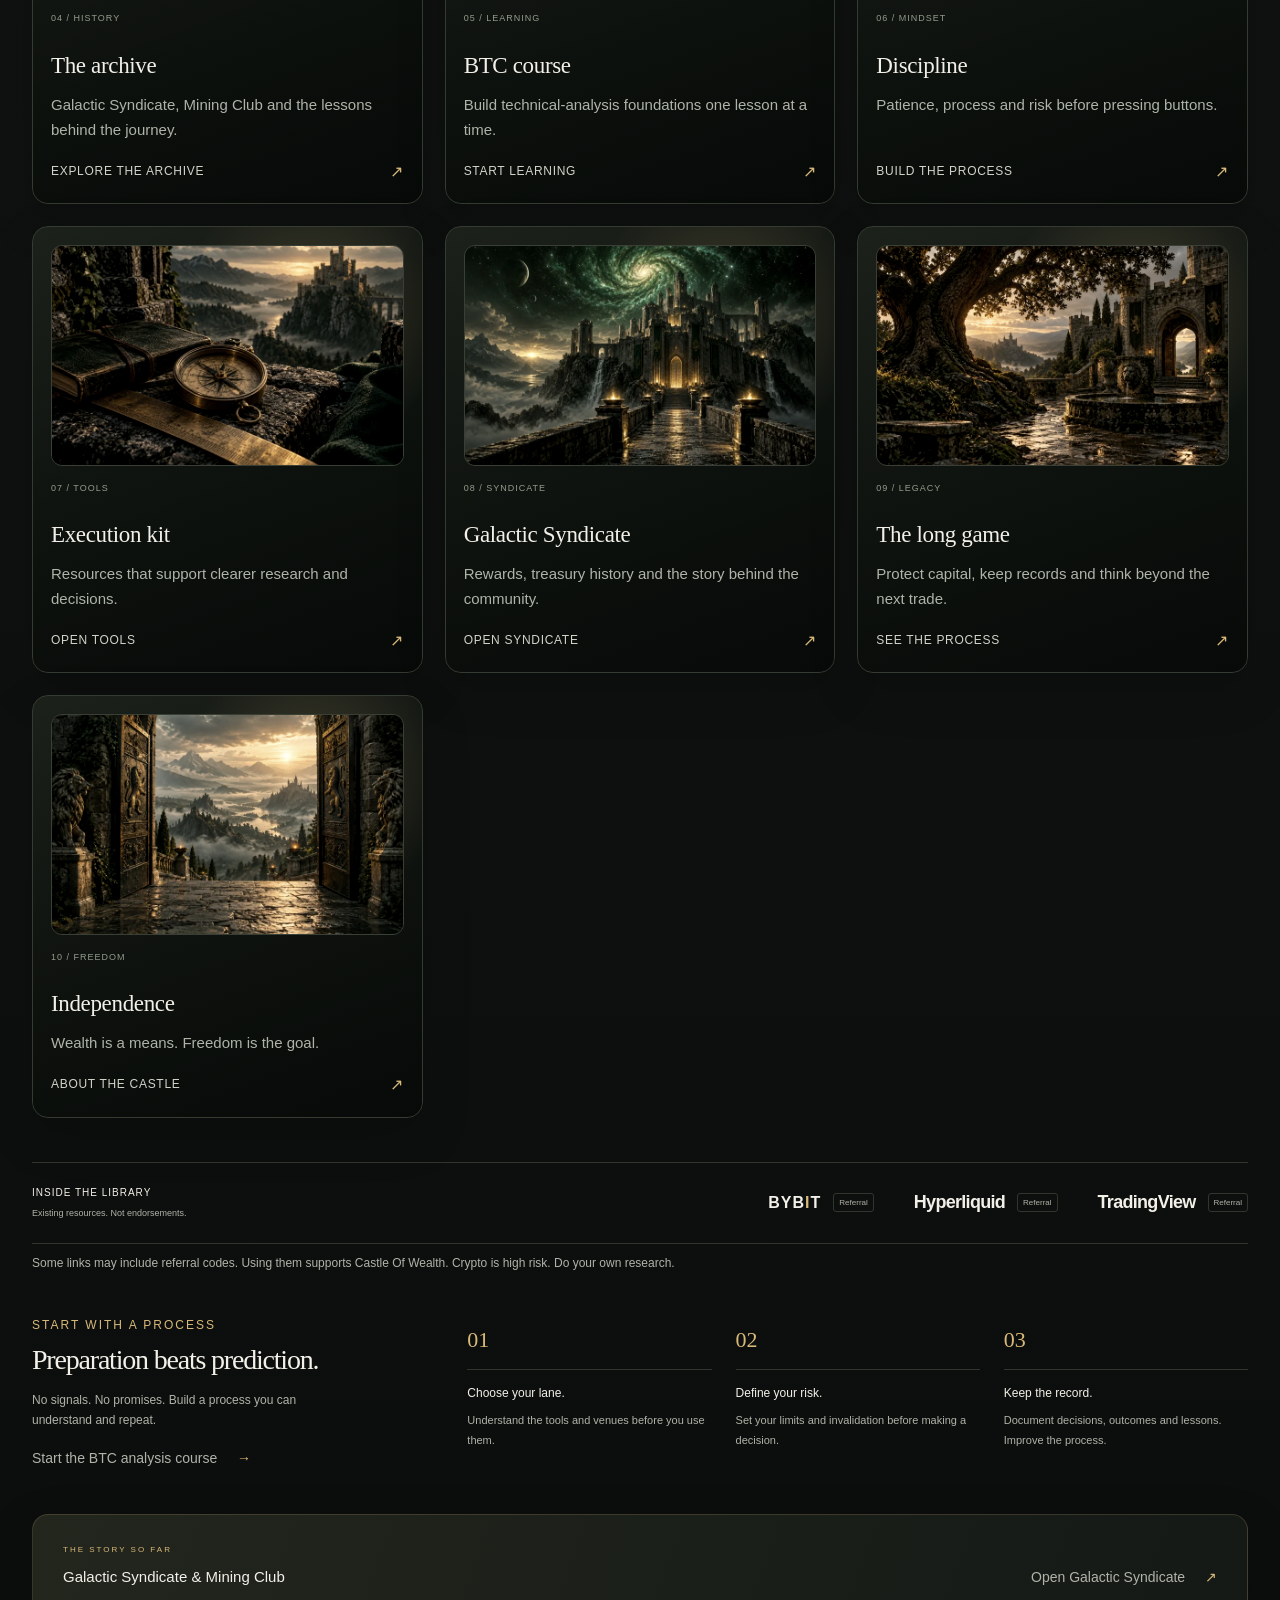
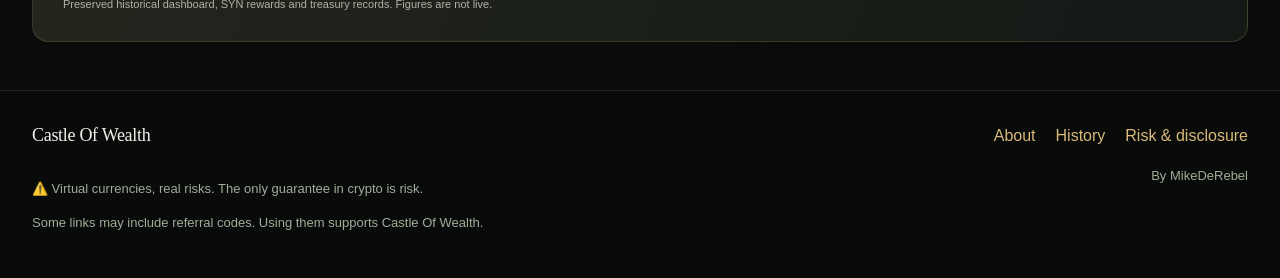
==== commit f4e11cb6: "Replace geometric homepage fortress with approved golden castle" ====
--- a/index.html
+++ b/index.html
@@ -74,91 +74,9 @@
 </div>
 <div class="small-note">OBSERVE <span>/</span> UNDERSTAND <span>/</span> DECIDE</div>
 </div>
-<div class="scene cinematic-card" aria-hidden="true">
-<div class="scene-line">
-</div>
-<div class="scene-label">
-<strong>THE LONG GAME</strong>BUILT ON PRINCIPLES</div>
-<div class="castle">
-<div class="foundation">
-</div>
-<div class="block" style="--x:48px;--y:8px;--w:148px;--d:30px;--h:58px">
-<i class="roof">
-</i>
-<i class="front">
-</i>
-<i class="side">
-</i>
-</div>
-<div class="block" style="--x:8px;--y:48px;--w:30px;--d:148px;--h:58px">
-<i class="roof">
-</i>
-<i class="front">
-</i>
-<i class="side">
-</i>
-</div>
-<div class="block tower" style="--x:0px;--y:0px;--w:50px;--d:50px;--h:96px">
-<i class="roof">
-</i>
-<i class="front">
-</i>
-<i class="side">
-</i>
-</div>
-<div class="block tower" style="--x:194px;--y:0px;--w:50px;--d:50px;--h:96px">
-<i class="roof">
-</i>
-<i class="front">
-</i>
-<i class="side">
-</i>
-</div>
-<div class="block keep" style="--x:74px;--y:74px;--w:96px;--d:96px;--h:140px">
-<i class="roof">
-</i>
-<i class="front">
-</i>
-<i class="side">
-</i>
-</div>
-<div class="block" style="--x:206px;--y:48px;--w:30px;--d:148px;--h:58px">
-<i class="roof">
-</i>
-<i class="front">
-</i>
-<i class="side">
-</i>
-</div>
-<div class="block gate" style="--x:48px;--y:206px;--w:148px;--d:30px;--h:58px">
-<i class="roof">
-</i>
-<i class="front">
-</i>
-<i class="side">
-</i>
-</div>
-<div class="block tower" style="--x:0px;--y:194px;--w:50px;--d:50px;--h:96px">
-<i class="roof">
-</i>
-<i class="front">
-</i>
-<i class="side">
-</i>
-</div>
-<div class="block tower" style="--x:194px;--y:194px;--w:50px;--d:50px;--h:96px">
-<i class="roof">
-</i>
-<i class="front">
-</i>
-<i class="side">
-</i>
-</div>
-<div class="beacon">
-</div>
-</div>
-<div class="scene-foot">PATIENCE <span>·</span> PERSPECTIVE <span>·</span> PURPOSE</div>
-</div>
+<figure class="castle-hero">
+<img class="castle-hero-image" src="assets/img/castle-hero-v2.webp" alt="Golden stone castle with illuminated towers, lion statues and Bitcoin heraldry" width="1280" height="853" loading="eager" fetchpriority="high" decoding="async">
+</figure>
 </section>
 <section class="principles" aria-label="Our principles">
 <div class="principle">
--- a/assets/css/style.css
+++ b/assets/css/style.css
@@ -21,3 +21,8 @@
 .skip{position:fixed;z-index:100}.cow-history .history-header,.cow-history .history-row{min-width:620px}
 html{scroll-padding-top:104px}
 .card-art{height:auto}
+
+/* Approved golden castle hero. Preserve the whole artwork at every viewport. */
+.castle-hero{margin:0;min-width:0;align-self:center;position:relative}
+.castle-hero-image{display:block;width:100%;height:auto;object-fit:contain;border-radius:16px;border:1px solid rgba(217,185,121,.18);box-shadow:0 24px 70px rgba(0,0,0,.25)}
+@media(max-width:600px){.castle-hero{margin-top:12px}.castle-hero-image{border-radius:12px}}
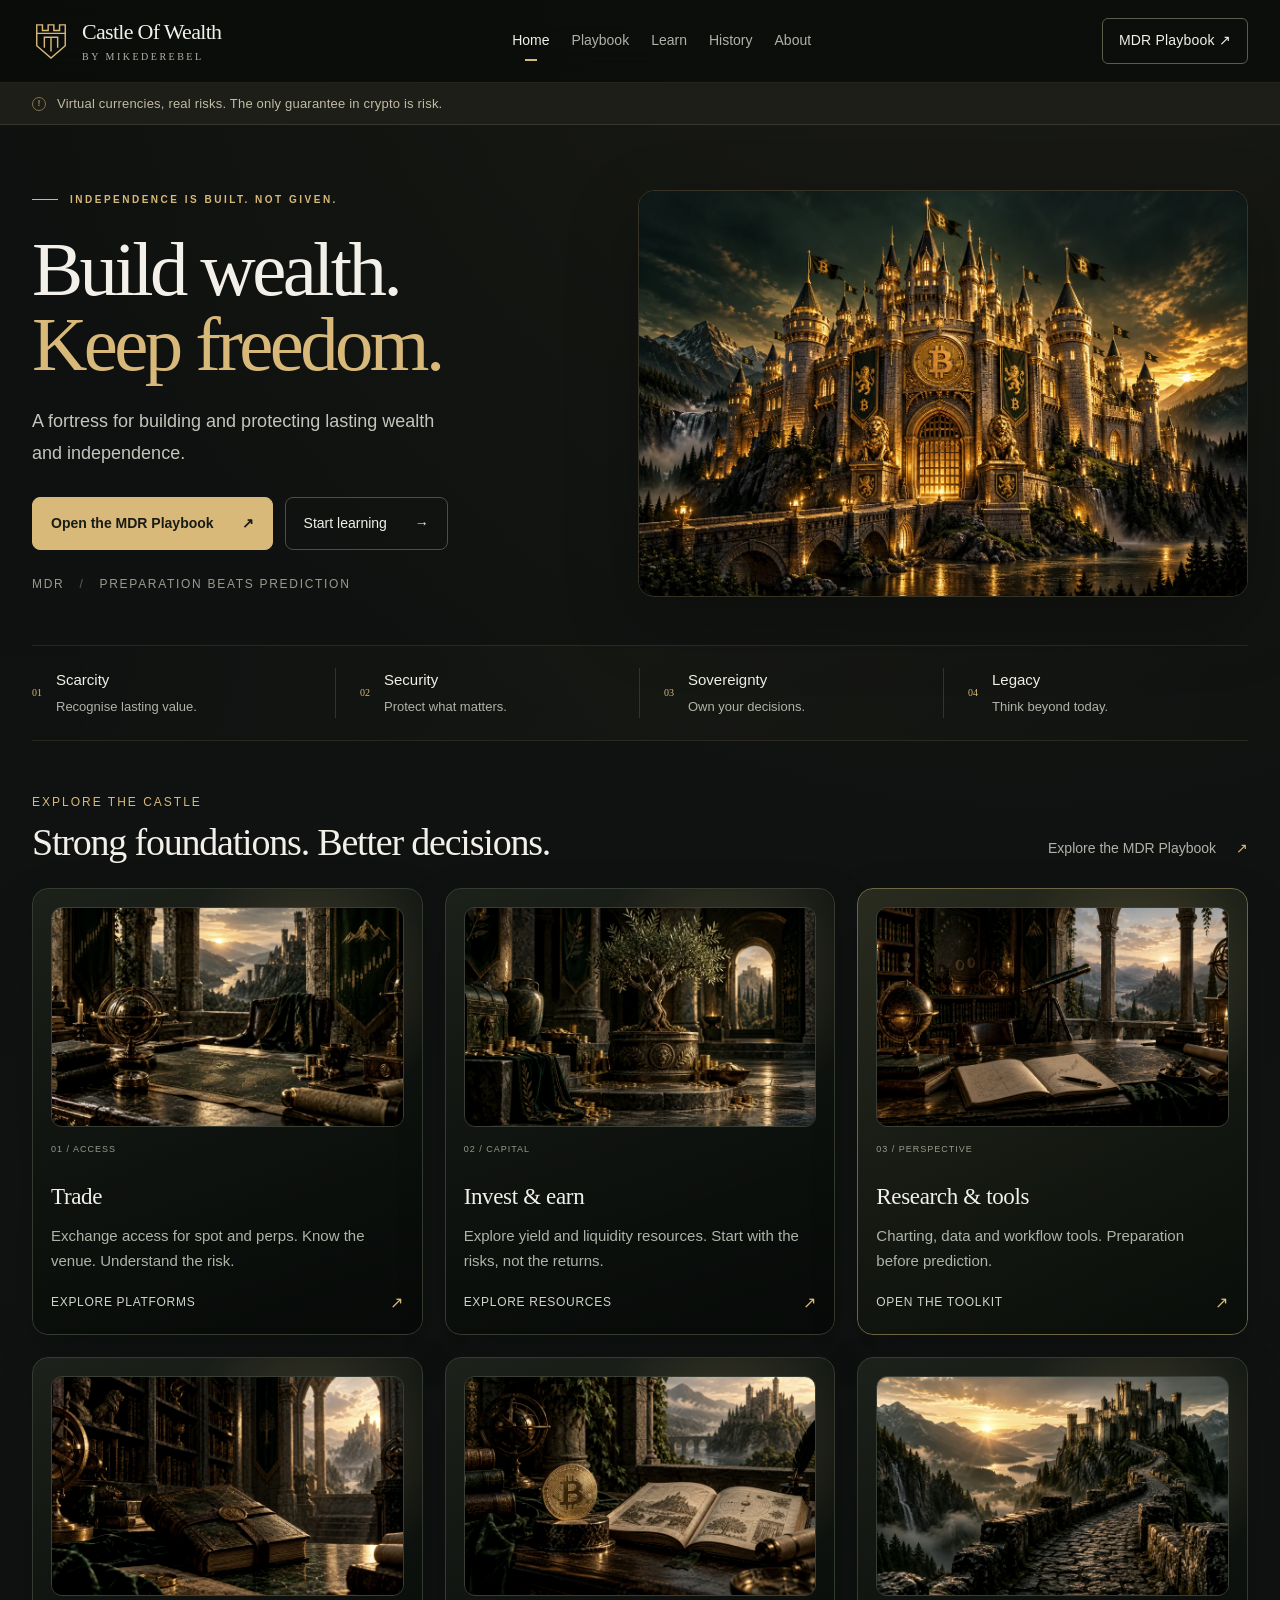
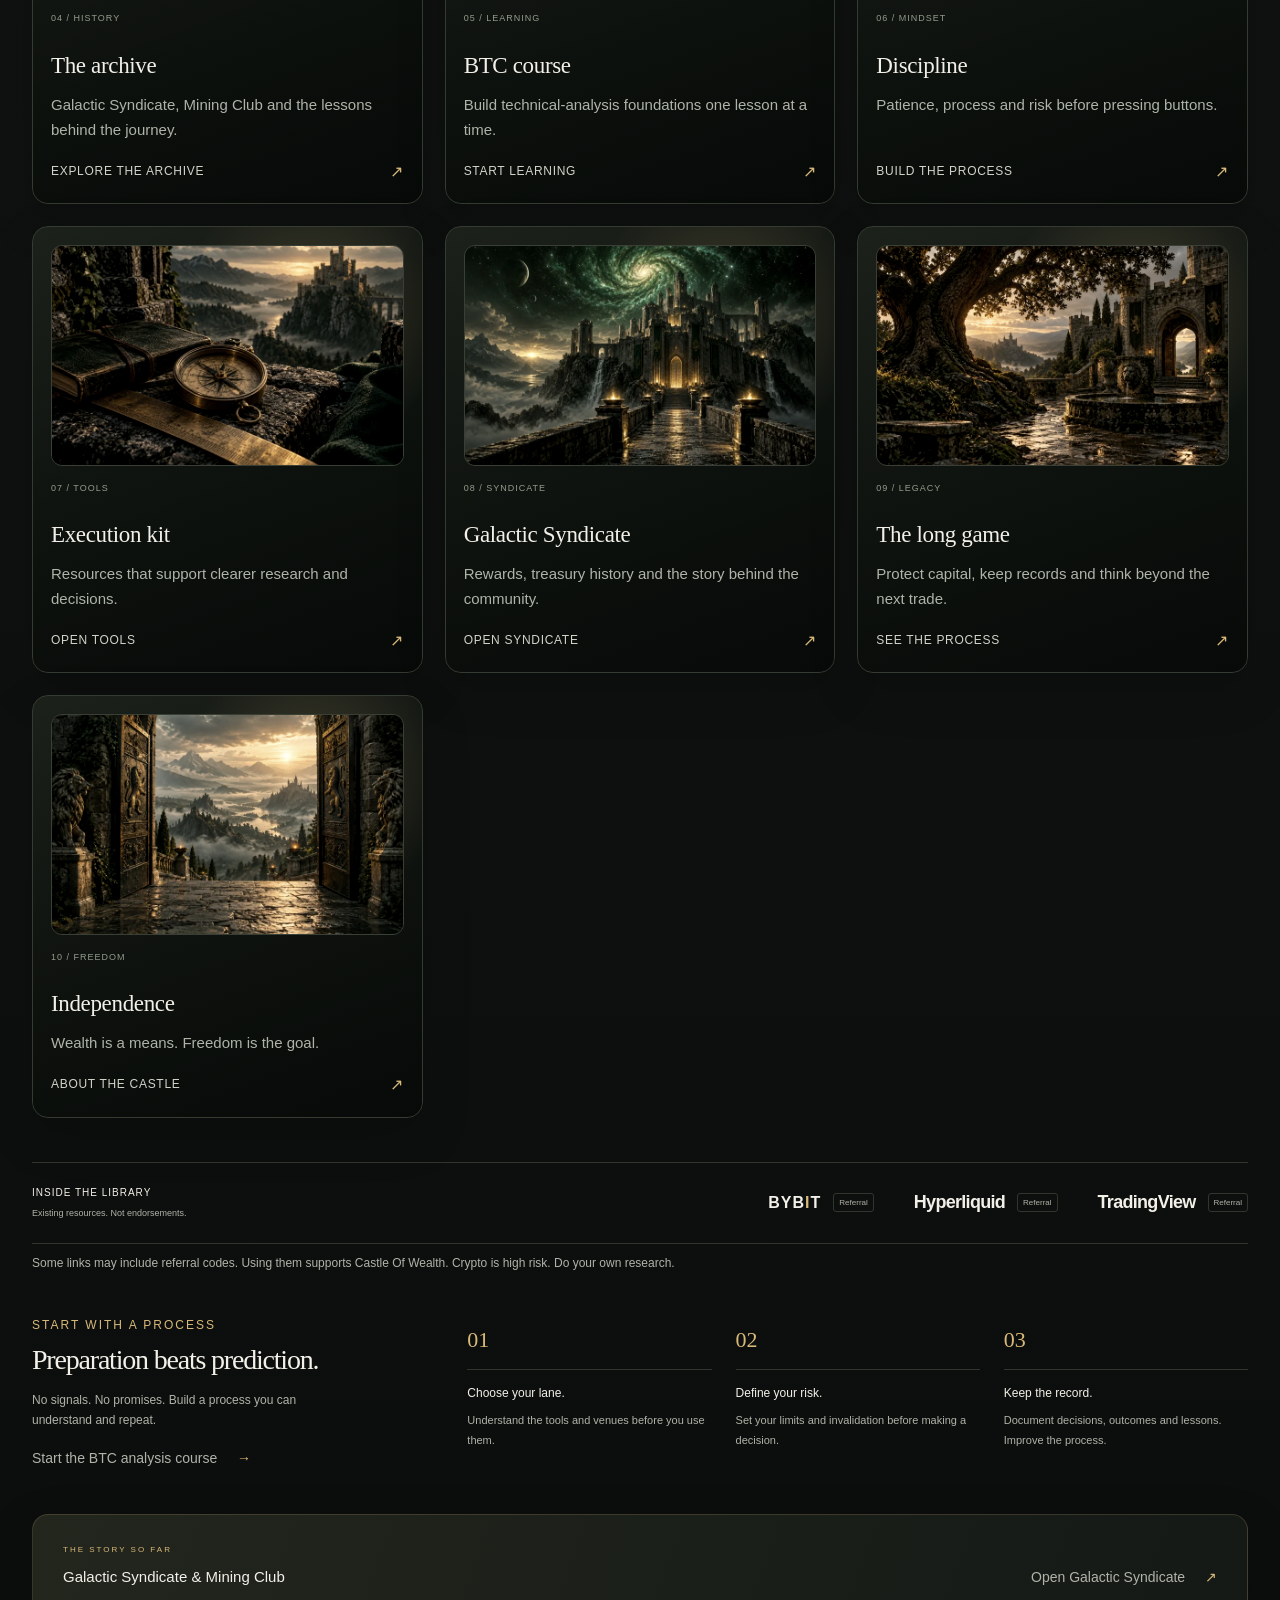
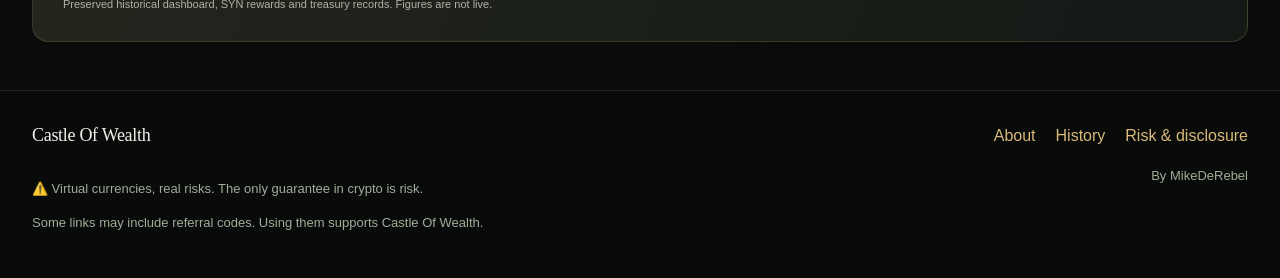
==== commit ac31bada: "Build the personal MDR Playbook and decision workflow" ====
--- a/index.html
+++ b/index.html
@@ -26,7 +26,7 @@
 <a href="index.html" aria-current="page">Home</a>
 </li>
 <li>
-<a href="links.html">Platforms</a>
+<a href="links.html">Playbook</a>
 </li>
 <li>
 <a href="guides.html">Learn</a>
@@ -43,13 +43,13 @@
 <summary aria-label="Open navigation">☰</summary>
 <nav class="mobile-panel" aria-label="Mobile navigation">
 <a href="index.html" aria-current="page">Home</a>
-<a href="links.html">Platforms</a>
+<a href="links.html">Playbook</a>
 <a href="guides.html">Learn</a>
 <a href="archive.html">History</a>
 <a href="about.html">About</a>
 </nav>
 </details>
-<a class="nav-cta" href="links.html">Enter the library ↗</a>
+<a class="nav-cta" href="links.html">MDR Playbook ↗</a>
 </div>
 </header>
 <aside class="notice" aria-label="Crypto risk warning">
@@ -67,12 +67,12 @@
 </h1>
 <p>A fortress for building and protecting lasting wealth and independence.</p>
 <div class="buttons">
-<a class="btn primary" href="links.html">Explore the library <span aria-hidden="true">↗</span>
+<a class="btn primary" href="links.html">Open the MDR Playbook <span aria-hidden="true">↗</span>
 </a>
 <a class="btn" href="bitcoin-technical-analysis-course.html">Start learning <span aria-hidden="true">→</span>
 </a>
 </div>
-<div class="small-note">OBSERVE <span>/</span> UNDERSTAND <span>/</span> DECIDE</div>
+<div class="small-note">MDR <span>/</span> PREPARATION BEATS PREDICTION</div>
 </div>
 <figure class="castle-hero">
 <img class="castle-hero-image" src="assets/img/castle-hero-v2.webp" alt="Golden stone castle with illuminated towers, lion statues and Bitcoin heraldry" width="1280" height="853" loading="eager" fetchpriority="high" decoding="async">
@@ -114,7 +114,7 @@
 <div class="section-kicker">Explore the castle</div>
 <h2 id="library-title">Strong foundations. Better decisions.</h2>
 </div>
-<a class="textlink" href="links.html">View the full library <span aria-hidden="true">↗</span>
+<a class="textlink" href="links.html">Explore the MDR Playbook <span aria-hidden="true">↗</span>
 </a>
 </div>
 <div class="cards">
@@ -138,7 +138,7 @@
 <div class="card-bottom">EXPLORE RESOURCES <span aria-hidden="true">↗</span>
 </div>
 </a>
-<a class="card featured cinematic-card" href="links.html?category=Tools">
+<a class="card featured cinematic-card" href="links.html?category=Tools#resource-library">
 <img class="card-art" src="assets/img/renewal-research.webp" alt="Observatory library with telescope and notebooks" width="768" height="512" loading="lazy" decoding="async">
 <div class="cardtop">
 <span>03 / PERSPECTIVE</span>
@@ -178,7 +178,7 @@
 <div class="card-bottom">BUILD THE PROCESS <span aria-hidden="true">↗</span>
 </div>
 </a>
-<a class="card cinematic-card" href="links.html?category=Tools">
+<a class="card cinematic-card" href="links.html?category=Tools#resource-library">
 <img class="card-art" src="assets/img/renewal-tools.webp" alt="Brass compass and notebook on dark stone" width="768" height="512" loading="lazy" decoding="async">
 <div class="cardtop">
 <span>07 / TOOLS</span>
@@ -227,15 +227,15 @@
 <small>Existing resources. Not endorsements.</small>
 </div>
 <div class="platform-list">
-<a class="platform" href="links.html" aria-label="Bybit in the links library">
+<a class="platform" href="links.html#resource-library" aria-label="Bybit in the links library">
 <span class="platform-word bybit">BYB<b>I</b>T</span>
 <small>Referral</small>
 </a>
-<a class="platform" href="links.html" aria-label="Hyperliquid in the links library">
+<a class="platform" href="links.html#resource-library" aria-label="Hyperliquid in the links library">
 <span class="platform-word">Hyperliquid</span>
 <small>Referral</small>
 </a>
-<a class="platform" href="links.html" aria-label="TradingView in the links library">
+<a class="platform" href="links.html#resource-library" aria-label="TradingView in the links library">
 <span class="platform-word">TradingView</span>
 <small>Referral</small>
 </a>
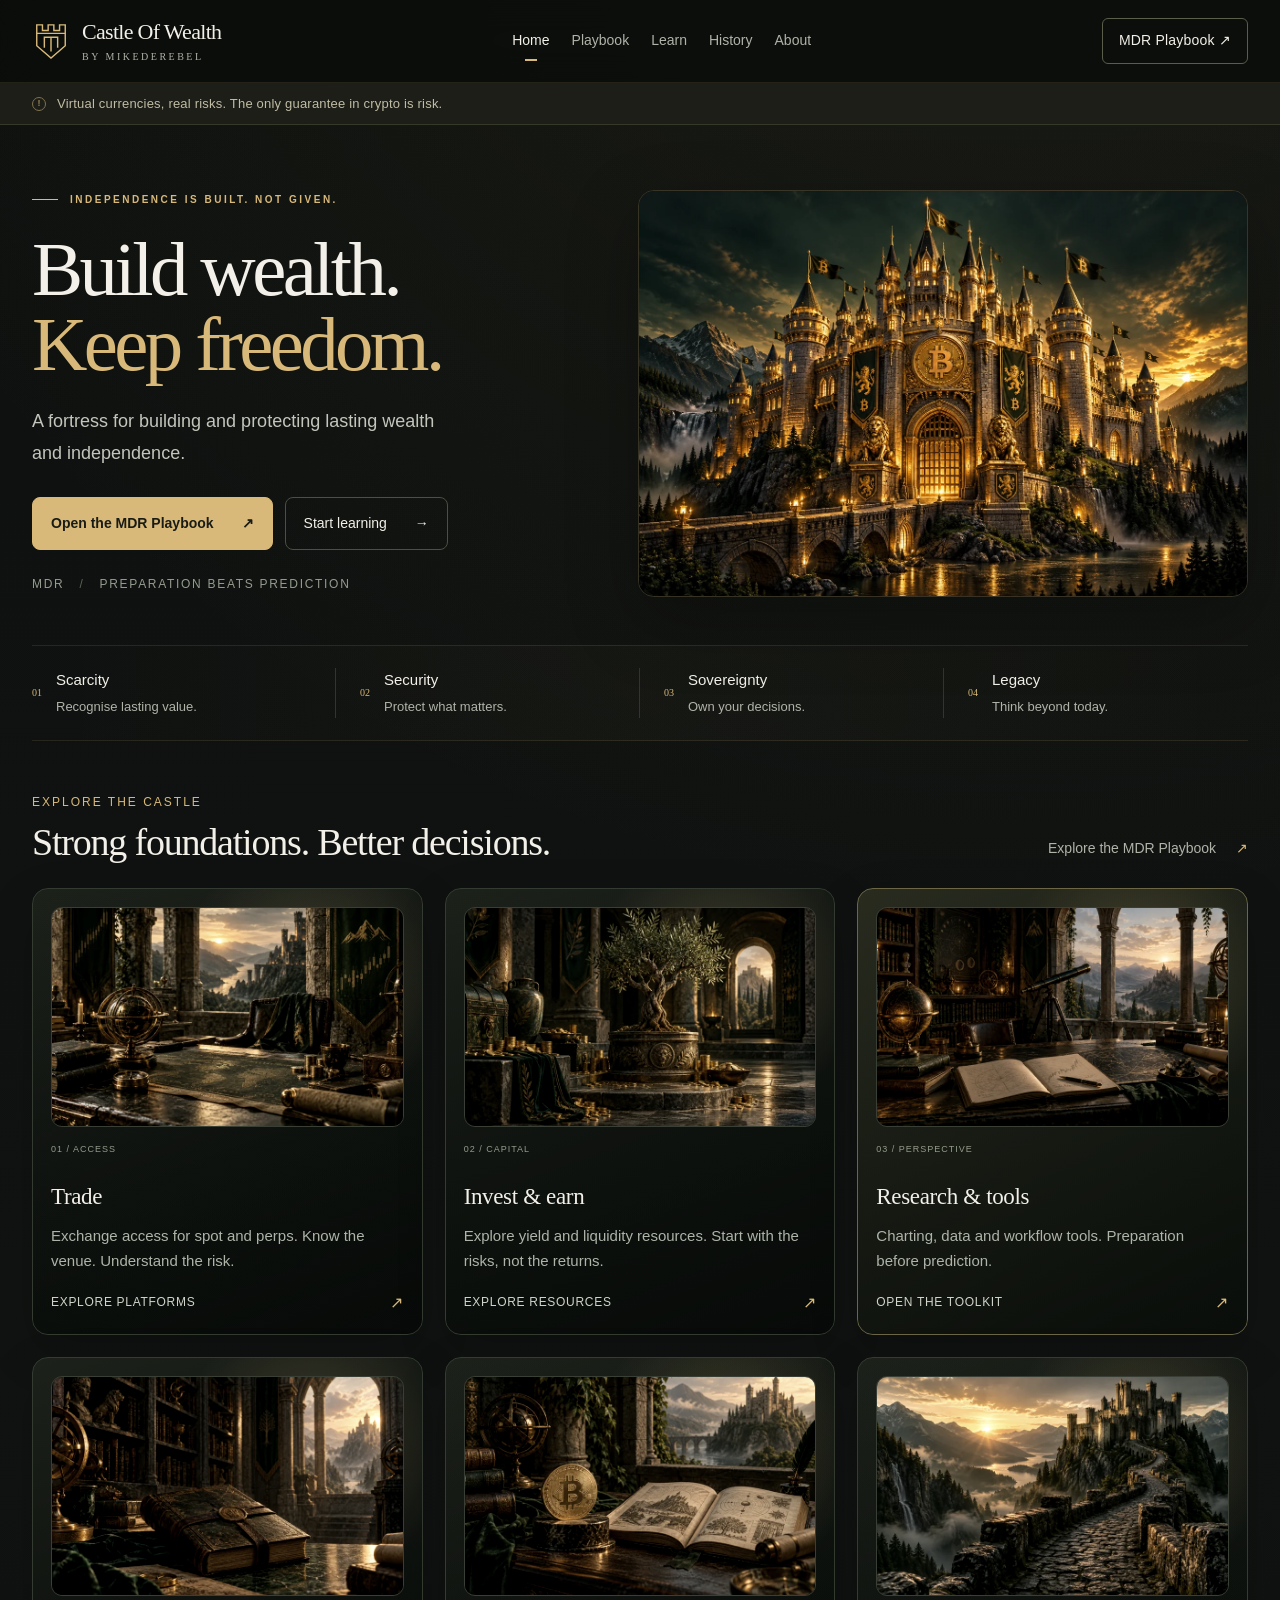
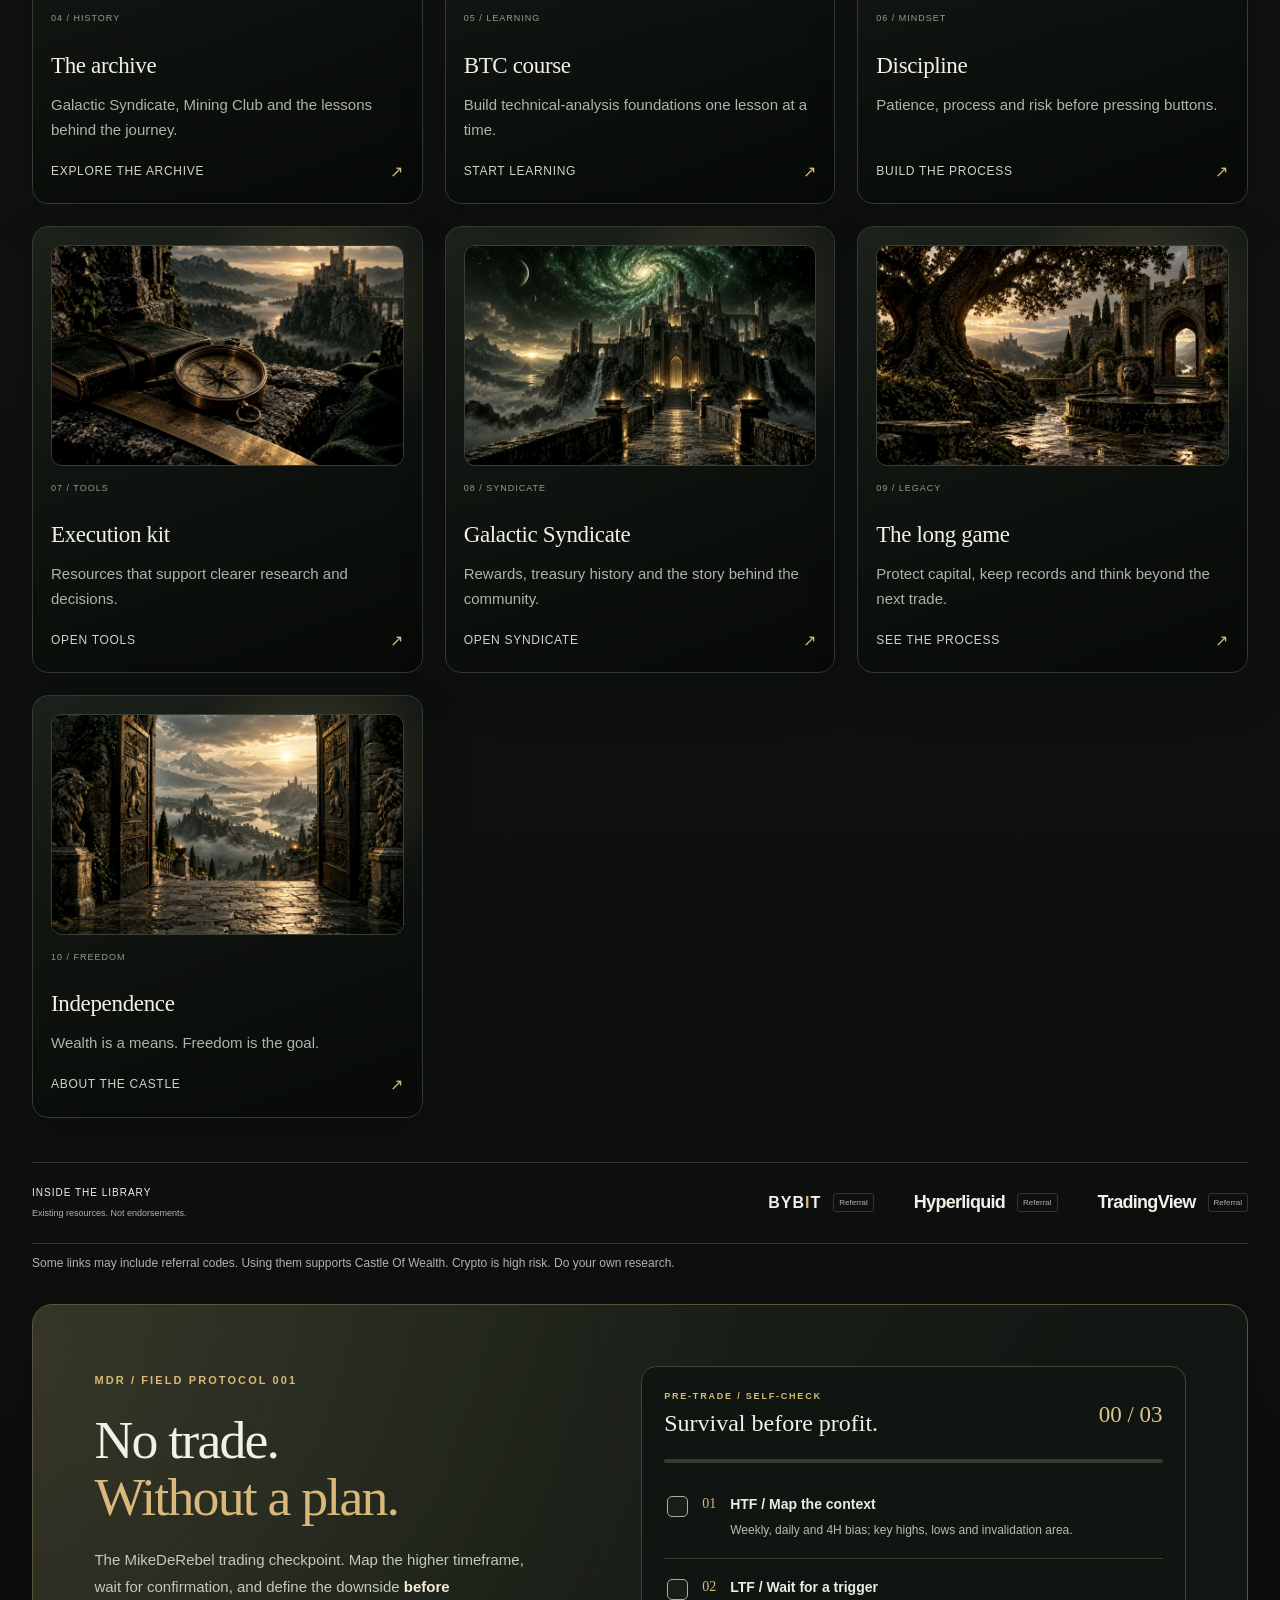
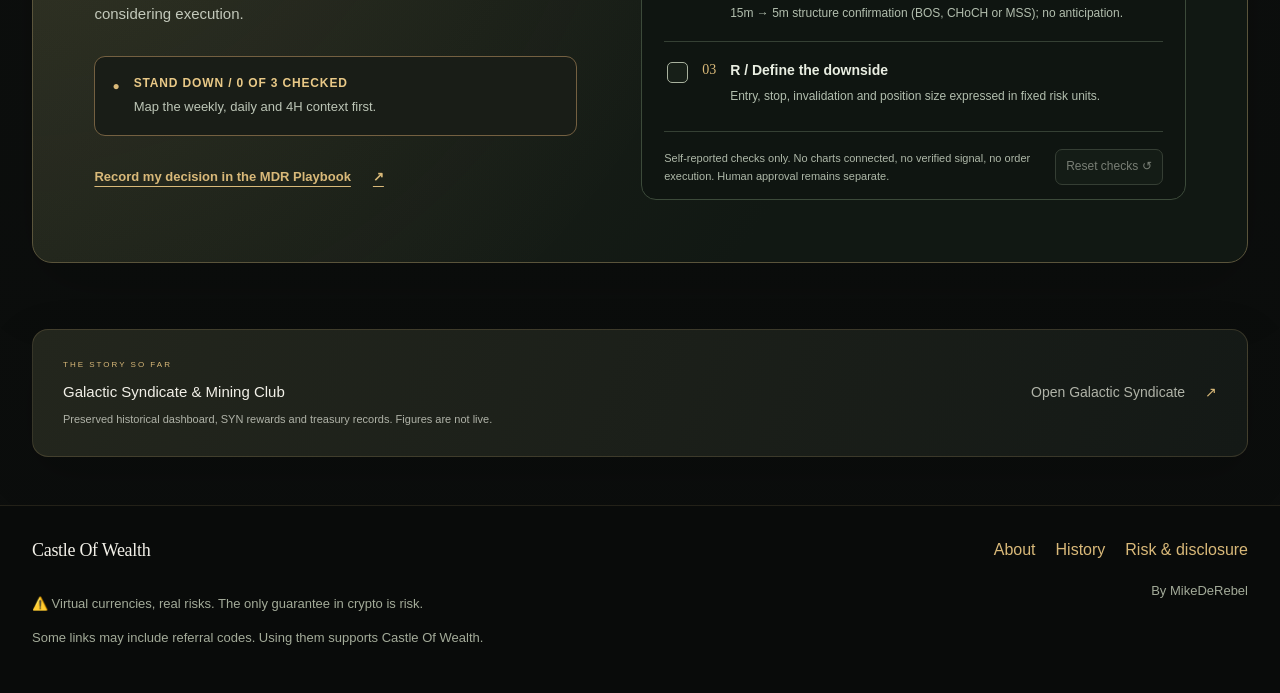
==== commit ca2b62c1: "S01: replace generic homepage steps with MDR no-trade gate" ====
--- a/index.html
+++ b/index.html
@@ -7,6 +7,7 @@
 <meta name="description" content="Castle Of Wealth. A fortress for building and protecting lasting wealth and independence. Research, resources, education and the archive by MikeDeRebel.">
 <title>Castle Of Wealth | Build wealth. Keep freedom.</title>
 <link rel="stylesheet" href="assets/css/style.css">
+<link rel="stylesheet" href="assets/css/mdr-entry-gate.css">
 </head>
 <body>
 <a class="skip" href="#main">Skip to content</a>
@@ -243,31 +244,53 @@
 </div>
 <p class="referral-note">Some links may include referral codes. Using them supports Castle Of Wealth. Crypto is high risk. Do your own research.</p>
 </section>
-<section class="path-section" aria-labelledby="path-title">
-<div class="path-intro">
-<div class="section-kicker">Start with a process</div>
-<h2 id="path-title">Preparation beats prediction.</h2>
-<p>No signals. No promises. Build a process you can understand and repeat.</p>
-<a class="textlink" href="bitcoin-technical-analysis-course.html">Start the BTC analysis course <span aria-hidden="true">→</span>
-</a>
-</div>
-<div class="steps">
-<article class="step">
-<div class="step-number">01</div>
-<h3>Choose your lane.</h3>
-<p>Understand the tools and venues before you use them.</p>
-</article>
-<article class="step">
-<div class="step-number">02</div>
-<h3>Define your risk.</h3>
-<p>Set your limits and invalidation before making a decision.</p>
-</article>
-<article class="step">
-<div class="step-number">03</div>
-<h3>Keep the record.</h3>
-<p>Document decisions, outcomes and lessons. Improve the process.</p>
-</article>
-</div>
+<section class="mdr-entry-gate" id="mdr-entry-gate" data-mdr-entry-gate aria-labelledby="mdr-entry-title">
+  <div class="mdr-entry-copy">
+    <p class="mdr-entry-eyebrow">MDR / FIELD PROTOCOL 001</p>
+    <h2 id="mdr-entry-title">No trade.<br><em>Without a plan.</em></h2>
+    <p class="mdr-entry-lead">The MikeDeRebel trading checkpoint. Map the higher timeframe, wait for confirmation, and define the downside <strong>before</strong> considering execution.</p>
+    <div class="mdr-entry-status" role="status" aria-live="polite" aria-atomic="true">
+      <span class="mdr-entry-status-mark" aria-hidden="true">●</span>
+      <div>
+        <strong data-mdr-gate-status>STAND DOWN / 0 OF 3 CHECKED</strong>
+        <span data-mdr-gate-hint>Check the higher-timeframe context first. No setup is assumed.</span>
+      </div>
+    </div>
+    <a class="mdr-entry-link" href="links.html#decision-card">Record my decision in the MDR Playbook <span aria-hidden="true">↗</span></a>
+  </div>
+  <div class="mdr-entry-panel">
+    <div class="mdr-entry-panel-head">
+      <div><span class="mdr-entry-panel-label">PRE-TRADE / SELF-CHECK</span><strong>Survival before profit.</strong></div>
+      <span class="mdr-entry-counter" data-mdr-gate-count aria-hidden="true">00 / 03</span>
+    </div>
+    <div class="mdr-entry-progress" role="progressbar" aria-label="MDR checklist completed" aria-valuemin="0" aria-valuemax="3" aria-valuenow="0"><span data-mdr-gate-bar></span></div>
+    <fieldset class="mdr-entry-checks" data-mdr-gate-controls disabled>
+      <legend class="sr-only">MDR pre-trade decision gates</legend>
+      <label class="mdr-entry-check">
+        <input type="checkbox" data-mdr-gate-check>
+        <span class="mdr-entry-check-number" aria-hidden="true">01</span>
+        <span class="mdr-entry-check-body"><strong>HTF / Map the context</strong><small>Weekly, daily and 4H bias; key highs, lows and invalidation area.</small></span>
+        <span class="mdr-entry-tick" aria-hidden="true">✓</span>
+      </label>
+      <label class="mdr-entry-check">
+        <input type="checkbox" data-mdr-gate-check>
+        <span class="mdr-entry-check-number" aria-hidden="true">02</span>
+        <span class="mdr-entry-check-body"><strong>LTF / Wait for a trigger</strong><small>15m → 5m structure confirmation (BOS, CHoCH or MSS); no anticipation.</small></span>
+        <span class="mdr-entry-tick" aria-hidden="true">✓</span>
+      </label>
+      <label class="mdr-entry-check">
+        <input type="checkbox" data-mdr-gate-check>
+        <span class="mdr-entry-check-number" aria-hidden="true">03</span>
+        <span class="mdr-entry-check-body"><strong>R / Define the downside</strong><small>Entry, stop, invalidation and position size expressed in fixed risk units.</small></span>
+        <span class="mdr-entry-tick" aria-hidden="true">✓</span>
+      </label>
+    </fieldset>
+    <div class="mdr-entry-panel-foot">
+      <p>Self-reported checks only. No charts connected, no verified signal, no order execution. Human approval remains separate.</p>
+      <button type="button" data-mdr-gate-reset disabled>Reset checks <span aria-hidden="true">↺</span></button>
+    </div>
+    <noscript><p class="mdr-entry-noscript">The live checklist requires JavaScript. Use the three rules above as a written pre-trade review instead.</p></noscript>
+  </div>
 </section>
 <section class="archive-strip" aria-labelledby="archive-title">
 <div>
@@ -298,5 +321,6 @@
 </div>
 </div>
 </footer>
+<script defer src="assets/js/mdr-entry-gate.js"></script>
 </body>
 </html>
--- a/assets/css/mdr-entry-gate.css
+++ b/assets/css/mdr-entry-gate.css
@@ -0,0 +1,47 @@
+/* MDR S01: standalone pre-trade checkpoint, scoped to the existing homepage. */
+.mdr-entry-gate { display:grid;grid-template-columns:minmax(0,.94fr) minmax(0,1.06fr);gap:clamp(22px,5vw,72px);align-items:center;margin:30px 0 66px;padding:clamp(22px,4.8vw,62px);border:1px solid #5a543b;border-radius:20px;background:radial-gradient(circle at 0 10%,rgba(217,185,121,.1),transparent 55%),linear-gradient(125deg,#24281e,#111813 68%);box-shadow:0 24px 70px rgba(0,0,0,.18);min-width:0;scroll-margin-top:115px}
+.mdr-entry-copy,.mdr-entry-panel {min-width:0}
+.mdr-entry-eyebrow,.mdr-entry-panel-label {margin:0;color:var(--gold);font-size:11px;font-weight:600;letter-spacing:2.1px}
+.mdr-entry-copy h2 {max-width:none;margin:23px 0 20px;font:400 clamp(37px,4.2vw,58px)/1.06 Georgia,serif;letter-spacing:-1.8px;text-wrap:balance}
+.mdr-entry-copy h2 em {font-style:normal;color:var(--gold)}
+.mdr-entry-lead {font-size:15px;line-height:1.8;color:#c3c9bb;max-width:435px;margin:0 0 29px}
+.mdr-entry-lead strong {color:#f2ebd5;font-weight:600}
+.mdr-entry-status {display:flex;gap:14px;align-items:flex-start;padding:17px;border:1px solid #746041;border-radius:11px;background:#191d17;margin:0 0 22px}
+.mdr-entry-status-mark {color:#d9b979;font-size:12px;line-height:24px;flex-shrink:0}
+.mdr-entry-status strong {display:block;font-size:12px;letter-spacing:.85px;color:#e9c987;line-height:1.5}
+.mdr-entry-status span[data-mdr-gate-hint] {display:block;color:#bcc5b6;font-size:13px;line-height:1.6;margin-top:5px}
+.mdr-entry-gate[data-state="review"] .mdr-entry-status {background:#1a271b;border-color:#74915e}
+.mdr-entry-gate[data-state="review"] .mdr-entry-status strong,.mdr-entry-gate[data-state="review"] .mdr-entry-status-mark {color:#c9e5af}
+.mdr-entry-link {color:var(--gold);display:inline-flex;gap:22px;align-items:center;font-size:13px;font-weight:600;padding:8px 0;text-decoration:underline;text-underline-offset:5px}
+.mdr-entry-link:hover {color:#f2d7a6}
+.mdr-entry-panel {background:#0f1511;border:1px solid #3c4a3a;border-radius:15px;padding:22px 22px 14px}
+.mdr-entry-panel-head {display:flex;justify-content:space-between;align-items:center;gap:12px;margin-bottom:20px}
+.mdr-entry-panel-label {display:block;font-size:9px;letter-spacing:1.8px;margin-bottom:6px}
+.mdr-entry-panel-head strong {font:400 24px/1.1 Georgia,serif}
+.mdr-entry-counter {font:400 23px/1 Georgia,serif;color:#e0c38d;white-space:nowrap}
+.mdr-entry-progress {height:4px;background:#343b2f;overflow:hidden;border-radius:4px;margin:0 0 13px}
+.mdr-entry-progress>span {display:block;width:0;height:100%;background:var(--gold);transition:width .18s ease}
+.mdr-entry-checks {margin:0;padding:0;border:0;min-width:0}
+.mdr-entry-check {display:flex;align-items:flex-start;gap:14px;padding:17px 3px;border-bottom:1px solid #354034;cursor:pointer;min-width:0}
+.mdr-entry-check:last-of-type {border-bottom:0}
+.mdr-entry-check input {appearance:none;-webkit-appearance:none;position:relative;display:block;width:21px;height:21px;flex:0 0 21px;border:1px solid #a8b19e;border-radius:5px;background:#171f18;margin:3px 0 0;cursor:pointer}
+.mdr-entry-check input:checked {background:var(--gold);border-color:var(--gold)}
+.mdr-entry-check input:checked::after {content:'✓';position:absolute;inset:0;text-align:center;color:#192117;font-size:15px;font-weight:bold;line-height:19px}
+.mdr-entry-check input:focus-visible {outline:3px solid #f3cf92;outline-offset:4px}
+.mdr-entry-check-number {font:400 14px/1.6 Georgia,serif;color:var(--gold)}
+.mdr-entry-check-body {min-width:0;flex:1}
+.mdr-entry-check-body strong {display:block;font-size:14px;font-weight:600;color:#e9eee2}
+.mdr-entry-check-body small {display:block;font-size:12px;color:#b2beae;line-height:1.65;margin-top:5px}
+.mdr-entry-tick {opacity:0;color:#c9e5af;line-height:1.5}
+.mdr-entry-check:has(input:checked) .mdr-entry-tick {opacity:1}
+.mdr-entry-check:has(input:checked) .mdr-entry-check-body strong {color:#d7edc4}
+.mdr-entry-panel-foot {border-top:1px solid #354034;margin-top:7px;padding-top:17px;display:flex;align-items:flex-start;gap:17px;justify-content:space-between;flex-wrap:wrap}
+.mdr-entry-panel-foot p {font-size:11px;line-height:1.65;color:#aeb8a8;max-width:390px;margin:0;flex:1 1 230px}
+.mdr-entry-panel-foot button {border:1px solid #5c6857;border-radius:7px;background:#1a241b;color:#dfe5d7;font-size:12px;padding:7px 10px;cursor:pointer;white-space:nowrap}
+.mdr-entry-panel-foot button:hover:not(:disabled) {border-color:var(--gold);color:var(--gold)}
+.mdr-entry-panel-foot button:disabled {opacity:.5;cursor:default}
+.mdr-entry-noscript {color:#ebd3a4;font-size:12px}
+@media(max-width:920px) {.mdr-entry-gate {grid-template-columns:1fr;gap:28px}.mdr-entry-copy h2 {font-size:clamp(40px,6vw,58px)}.mdr-entry-lead {max-width:680px}}
+@media(max-width:600px) {.mdr-entry-gate {padding:20px 15px;margin:22px 0 42px;border-radius:14px;gap:22px}.mdr-entry-copy h2 {font-size:clamp(34px,9vw,48px);letter-spacing:-1px;margin:15px 0}.mdr-entry-panel {padding:16px 14px 11px}.mdr-entry-panel-head strong {font-size:21px}.mdr-entry-check {gap:10px}.mdr-entry-eyebrow {font-size:9px;letter-spacing:1.4px}.mdr-entry-panel-foot {gap:10px}}
+@media(prefers-reduced-motion:reduce){.mdr-entry-progress>span{transition:none}}
+@media print{.mdr-entry-gate {display:block;background:white;color:#111;border:1px solid #444;box-shadow:none}.mdr-entry-copy h2,.mdr-entry-check-body strong,.mdr-entry-check-body small,.mdr-entry-lead {color:#111}.mdr-entry-panel{background:white}.mdr-entry-panel-foot button{display:none}}
